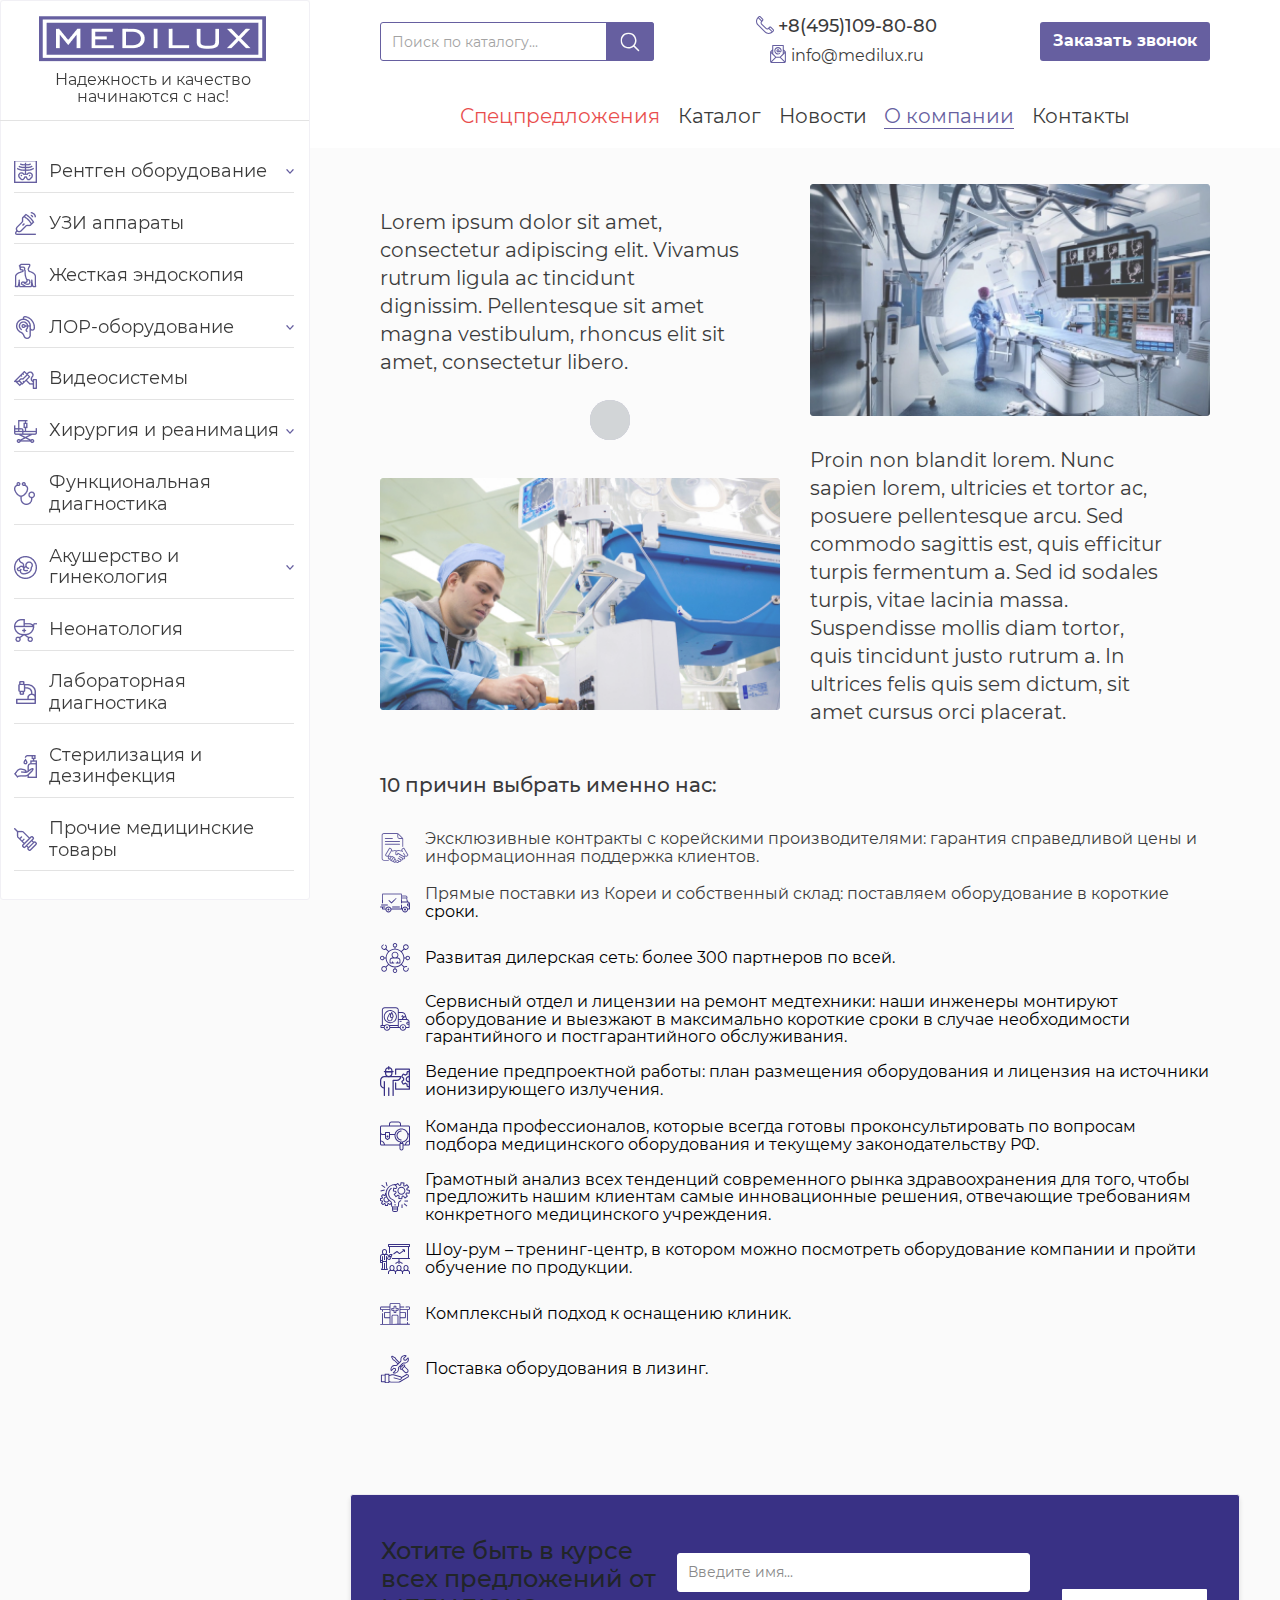
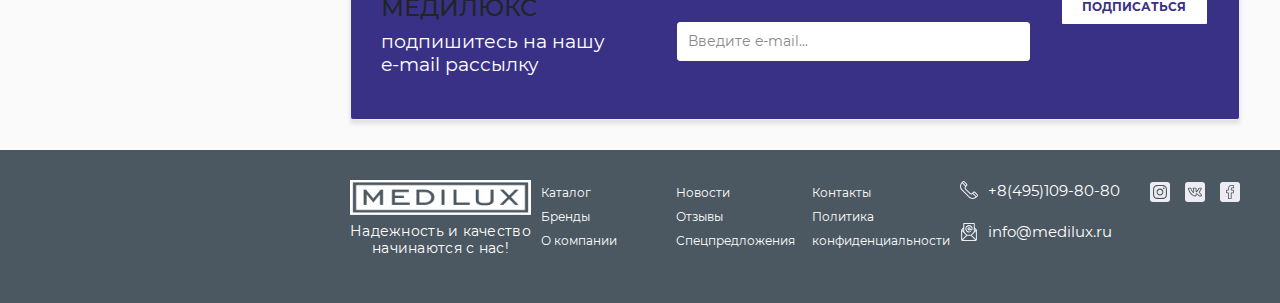
==== about.html @ 5419314c "Add files via upload" ====
<!DOCTYPE html>
<html lang="ru">

<head>
    <meta charset="UTF-8">
    <meta http-equiv="X-UA-Compatible" content="IE=edge">
    <meta name="viewport" content="width=device-width, initial-scale=1.0">
    <script src="https://code.jquery.com/jquery-3.6.0.min.js" integrity="sha256-/xUj+3OJU5yExlq6GSYGSHk7tPXikynS7ogEvDej/m4=" crossorigin="anonymous"></script>

    <script src="js/slick.min.js"></script>
    <script src="js/main.js"></script>
    <link rel="stylesheet" href="style.css">
    <title>Медилюкс</title>
</head>

<body>
    <div class="loaderArea">
        <div class="load">
            <hr>
            <hr>
            <hr>
            <hr>
        </div>
    </div>
    <div class="menu">
        <div class="logo">
            <a href="index.html"><img src="img/logo.png" title='logo'>Надежность и качество <br> начинаются с нас!</a>
        </div>
        <ul id="accordion" class="accordion">

            <li>
                <div class="link"><img class="menu-icon" src="img/icon1.png"> Рентген оборудование <svg class='arrow-menu' width="8" height="5" viewBox="0 0 8 5" fill="none" xmlns="http://www.w3.org/2000/svg">
                        <path d="M1.14286 0L4 3.125L6.85714 0L8 0.625L4 5L0 0.625L1.14286 0Z" fill="#393185"/>
                        </svg>
                </div>
                <ul class="submenu">
                    <li><a href="#" title="Цифровые рентгены">Цифровые рентгены</a></li>
                    <li><a href="#" title="Денситометры">Денситометры</a></li>
                    <li><a href="#" title="Маммографы">Маммографы</a></li>
                </ul>
            </li>
            <li>
                <div class="link"><img class="menu-icon" src="img/icon2.png"> УЗИ аппараты
                </div>

            </li>
            <li>
                <div class="link"><img class="menu-icon" src="img/icon3.png"> Жесткая эндоскопия
                </div>

            </li>

            <li>
                <div class="link"><img class="menu-icon" src="img/icon4.png"> ЛОР-оборудование <svg class='arrow-menu' width="8" height="5" viewBox="0 0 8 5" fill="none" xmlns="http://www.w3.org/2000/svg">
                        <path d="M1.14286 0L4 3.125L6.85714 0L8 0.625L4 5L0 0.625L1.14286 0Z" fill="#393185"/>
                        </svg>
                </div>
                <ul class="submenu">
                    <li><a href="#" title="ЛОР-комбайны">ЛОР-комбайны</a></li>
                    <li><a href="#" title="ЛОР-кресла">ЛОР-кресла</a></li>
                    <li><a href="#" title="Инфузионные помпы">Инфузионные помпы</a></li>
                </ul>
            </li>
            <li>
                <div class="link"><img class="menu-icon" src="img/icon5.png">Видеосистемы
                </div>

            </li>
            <li>
                <div class="link"><img class="menu-icon" src="img/icon6.png"> Хирургия и реанимация <svg class='arrow-menu' width="8" height="5" viewBox="0 0 8 5" fill="none" xmlns="http://www.w3.org/2000/svg">
                        <path d="M1.14286 0L4 3.125L6.85714 0L8 0.625L4 5L0 0.625L1.14286 0Z" fill="#393185"/>
                        </svg>
                </div>
                <ul class="submenu">
                    <li><a href="#" title='ЭХВЧ'>ЭХВЧ</a></li>
                    <li><a href="#" title='Мониторы пациента'>Мониторы пациента</a></li>
                    <li><a href="#" title="ИВЛ">ИВЛ</a></li>
                </ul>
            </li>
            <li>
                <div class="link"><img class="menu-icon" src="img/icon7.png"> Функциональная диагностика
                </div>

            </li>
            <li>
                <div class="link"><img class="menu-icon" src="img/icon8.png"> Акушерство и гинекология <svg class='arrow-menu' width="8" height="5" viewBox="0 0 8 5" fill="none" xmlns="http://www.w3.org/2000/svg">
                        <path d="M1.14286 0L4 3.125L6.85714 0L8 0.625L4 5L0 0.625L1.14286 0Z" fill="#393185"/>
                        </svg>
                </div>
                <ul class="submenu">
                    <li><a href="#" title='Кольпоскопы'>Кольпоскопы</a></li>
                    <li><a href="#" title="Гинекологические кресла">Гинекологические кресла</a></li>
                    <li><a href="#" title="Гинекологические светильники">Гинекологические светильники</a></li>
                    <li><a href="#" title="Фетальные мониторы">Фетальные мониторы</a></li>
                    <li><a href="#" title="Весы и ростомеры">Весы и ростомеры</a></li>
                </ul>
            </li>
            <li>
                <div class="link"><img class="menu-icon" src="img/icon9.png"> Неонатология
                </div>

            </li>
            <li>
                <div class="link"><img class="menu-icon" src="img/icon10.png"> Лабораторная диагностика
                </div>

            </li>
            <li>
                <div class="link"><img class="menu-icon" src="img/icon11.png"> Стерилизация и дезинфекция
                </div>

            </li>
            <li>
                <div class="link"><img class="menu-icon" src="img/icon12.png"> Прочие медицинские товары
                </div>

            </li>
        </ul>
    </div>
    <div class="menu__mobile-bg"></div>
    <section class="main">

        <div class="container">

            <header>
                <div class="header-top">
                    <a href="#" class="mobile__button">
                        <svg xmlns="http://www.w3.org/2000/svg" xmlns:xlink="http://www.w3.org/1999/xlink" height="32px" id="Layer_1" style="enable-background:new 0 0 32 32;" version="1.1" viewBox="0 0 32 32" width="32px" xml:space="preserve"><path d="M4,10h24c1.104,0,2-0.896,2-2s-0.896-2-2-2H4C2.896,6,2,6.896,2,8S2.896,10,4,10z M28,14H4c-1.104,0-2,0.896-2,2  s0.896,2,2,2h24c1.104,0,2-0.896,2-2S29.104,14,28,14z M28,22H4c-1.104,0-2,0.896-2,2s0.896,2,2,2h24c1.104,0,2-0.896,2-2  S29.104,22,28,22z"/></svg>
                    </a>
                    <form action="" method="get" id="search">
                        <input name="s" placeholder="Поиск по каталогу..." type="search">
                        <button type="submit"><svg width="19" height="19" viewBox="0 0 19 19" fill="none" xmlns="http://www.w3.org/2000/svg">
                                <path d="M18.7836 17.739L14.1467 13.1021C15.2993 11.7161 15.9936 9.93633 15.9936 7.99707C15.9936 3.58747 12.4063 0 7.99687 0C3.58737 0 0 3.58747 0 7.99707C0 12.4064 3.58737 15.9936 7.99687 15.9936C9.93604 15.9936 11.7159 15.2993 13.1019 14.1467L17.739 18.7836C17.8832 18.9279 18.0723 19 18.2613 19C18.4503 19 18.6394 18.9279 18.7837 18.7836C19.0722 18.4951 19.0722 18.0275 18.7836 17.739ZM1.47742 7.99707C1.47742 4.40212 4.40202 1.47742 7.99687 1.47742C11.5916 1.47742 14.5161 4.40212 14.5161 7.99707C14.5161 11.5917 11.5916 14.5161 7.99687 14.5161C4.40202 14.5161 1.47742 11.5917 1.47742 7.99707Z" fill="#FAFAFA"/>
                                </svg>
                            </button>
                    </form>
                    <div class="header-top__additional">
                        <div class="tel"><svg width="18" height="18" viewBox="0 0 16 16" fill="none" xmlns="http://www.w3.org/2000/svg">
                            <path d="M15.588 11.801L13.599 9.81201C13.0506 9.26367 12.1583 9.26367 11.61 9.81201L10.7059 10.7161C10.2904 11.1315 9.61444 11.1314 9.19916 10.7163L5.2804 6.79417C4.86399 6.37776 4.86393 5.70379 5.2804 5.28732C5.42602 5.14169 5.84418 4.72354 6.18449 4.38322C6.73046 3.83729 6.73809 2.94775 6.18396 2.39369L4.19546 0.411438C3.64708 -0.136906 2.7548 -0.136906 2.20789 0.410001C1.79864 0.815689 1.66664 0.946564 1.48314 1.12847C-0.494364 3.10594 -0.494364 6.32354 1.48305 8.30095L7.69218 14.5133C9.67431 16.4955 12.8824 16.4956 14.8647 14.5133L15.588 13.79C16.1364 13.2417 16.1364 12.3494 15.588 11.801ZM2.86945 1.07444C3.05224 0.891658 3.34961 0.891626 3.53299 1.07494L5.52149 3.05719C5.70471 3.24041 5.70471 3.53694 5.52149 3.72019L5.18996 4.05169L2.53964 1.40138L2.86945 1.07444ZM8.35531 13.8504L2.14614 7.63798C0.6162 6.10804 0.532107 3.70569 1.88752 2.07528L4.53015 4.71791C3.83577 5.50507 3.86471 6.70454 4.61724 7.45707L8.53587 11.379C8.5359 11.379 8.53597 11.3791 8.536 11.3791C9.28772 12.1309 10.4871 12.1617 11.2753 11.4664L13.9179 14.109C12.2927 15.4621 9.89578 15.3909 8.35531 13.8504ZM14.9251 13.127L14.5935 13.4586L11.9415 10.8065L12.273 10.475C12.4558 10.2922 12.7532 10.2922 12.936 10.475L14.925 12.464C15.1079 12.6469 15.1079 12.9443 14.9251 13.127Z" fill="#393185"/>
                            </svg>
                            <a href="tel:+84951098080">+8(495)109-80-80</a> </div>
                        <div class="mail"> <svg width="18" height="18" viewBox="0 0 40 40" fill="none" xmlns="http://www.w3.org/2000/svg">
                            <path d="M20 4.6875C15.4768 4.6875 11.7969 8.36742 11.7969 12.8906C11.7969 15.6987 13.213 18.2824 15.5849 19.8021C18.007 21.3539 20.9802 21.5188 23.7432 20.2477C24.3311 19.9772 24.5885 19.2812 24.318 18.6933C24.0475 18.1054 23.3516 17.848 22.7636 18.1184C20.7433 19.048 18.5875 18.9423 16.8493 17.8287C15.1532 16.742 14.1406 14.896 14.1406 12.8906C14.1406 9.65977 16.7691 7.03125 20 7.03125C23.2309 7.03125 25.8594 9.65977 25.8594 12.8906C25.8594 13.5368 25.3337 14.0625 24.6875 14.0625C24.097 14.0625 23.5455 13.6147 23.5158 12.9084C23.5157 12.9025 23.5156 12.8966 23.5156 12.8906C23.5156 10.9521 21.9385 9.375 20 9.375C18.0615 9.375 16.4844 10.9521 16.4844 12.8906C16.4844 14.8291 18.0615 16.4062 20 16.4062C20.8997 16.4062 21.7212 16.0662 22.3437 15.5083C22.9661 16.0662 23.7877 16.4062 24.6875 16.4062C26.626 16.4062 28.2031 14.8291 28.2031 12.8906C28.2031 8.36742 24.5232 4.6875 20 4.6875ZM21.1554 13.0786C21.0649 13.6355 20.582 14.0625 20 14.0625C19.3538 14.0625 18.8281 13.5368 18.8281 12.8906C18.8281 12.2445 19.3538 11.7188 20 11.7188C20.6009 11.7188 21.0969 12.1734 21.1637 12.7566C21.1462 12.8631 21.1433 12.9715 21.1554 13.0786Z" fill="#393185"/>
                            <path d="M37.578 15.3888C37.5777 15.0857 37.4557 14.7828 37.2348 14.562L32.8906 10.2177V1.17188C32.8906 0.524687 32.3659 0 31.7188 0H8.28125C7.63406 0 7.10938 0.524687 7.10938 1.17188V10.2177L2.76516 14.562C2.76109 14.566 2.75766 14.5705 2.75367 14.5747C2.53406 14.8009 2.42242 15.0988 2.42195 15.3888C2.42195 15.3895 2.42188 15.3902 2.42188 15.391V36.4844C2.42188 38.4254 4.00125 40 5.9375 40H34.0625C36.003 40 37.5781 38.4213 37.5781 36.4844V15.391C37.5781 15.3902 37.578 15.3895 37.578 15.3888ZM32.8906 13.5323L34.749 15.3906L32.8906 17.249V13.5323ZM9.45312 10.7035C9.45312 10.7033 9.45312 10.703 9.45312 10.7027V2.34375H30.5469V10.7027C30.5469 10.703 30.5469 10.7033 30.5469 10.7035V19.5927L24.2021 25.9375H15.7979L9.45312 19.5927V10.7035ZM7.10938 13.5323V17.249L5.25102 15.3906L7.10938 13.5323ZM4.76562 35.999V18.2198L13.6552 27.1094L4.76562 35.999ZM6.42297 37.6562L15.7979 28.2812H24.2021L33.577 37.6562H6.42297ZM35.2344 35.999L26.3448 27.1094L35.2344 18.2198V35.999Z" fill="#393185"/>
                            </svg>

                            <a href="mailto:info@medilux.ru">info@medilux.ru</a>
                        </div>
                    </div>

                    <button class="btn">Заказать звонок</button>

                    <ul class="header-top__menu">
                        <li class="active"><a href="specialOffer.html" title="Спецпредложения">Спецпредложения</a></li>
                        <li><a href="catalog.html" title="Каталог">Каталог</a></li>
                        <li><a href="news.html" title="Новости">Новости</a></li>
                        <li><a title='О компании' class="active_link">О компании</a></li>
                        <li><a href="contacts.html" title="Контакты">Контакты</a></li>
                    </ul>

                </div>

            </header>
        </div>

    </section>

    <section class="aboutMain">
        <div class="container option">
            <div class="aboutMain__content">
                <div class="aboutMain__title">
                    <p>Lorem ipsum dolor sit amet, consectetur adipiscing elit. Vivamus rutrum ligula ac tincidunt dignissim. Pellentesque sit amet magna vestibulum, rhoncus elit sit amet, consectetur libero. </p>
                    <img src="img/aboutMain1.jpg">
                    <img src="img/aboutMain2.jpg">
                    <p>Proin non blandit lorem. Nunc sapien lorem, ultricies et tortor ac, posuere pellentesque arcu. Sed commodo sagittis est, quis efficitur turpis fermentum a. Sed id sodales turpis, vitae lacinia massa. Suspendisse mollis diam tortor,
                        quis tincidunt justo rutrum a. In ultrices felis quis sem dictum, sit amet cursus orci placerat.</p>
                </div>
                <div class="aboutMain__reason">
                    <h3>10 причин выбрать именно нас:</h3>
                    <ul>
                        <li><svg width="40" height="40" viewBox="0 0 40 40" fill="none" xmlns="http://www.w3.org/2000/svg">
                            <path d="M26.1672 10.7659H7.01178C6.68678 10.7659 6.42334 11.0294 6.42334 11.3544C6.42334 11.6794 6.68678 11.9428 7.01178 11.9428H26.1672C26.4922 11.9428 26.7557 11.6794 26.7557 11.3544C26.7557 11.0294 26.4922 10.7659 26.1672 10.7659Z" fill="#393185"/>
                            <path d="M7.01178 7.86102H16.5894C16.9144 7.86102 17.1779 7.59758 17.1779 7.27258C17.1779 6.94758 16.9144 6.68414 16.5894 6.68414H7.01178C6.68678 6.68414 6.42334 6.94758 6.42334 7.27258C6.42334 7.59766 6.68678 7.86102 7.01178 7.86102V7.86102Z" fill="#393185"/>
                            <path d="M26.1672 14.3825H7.01178C6.68678 14.3825 6.42334 14.6459 6.42334 14.9709C6.42334 15.2959 6.68678 15.5594 7.01178 15.5594H26.1672C26.4922 15.5594 26.7557 15.2959 26.7557 14.9709C26.7556 14.6459 26.4922 14.3825 26.1672 14.3825Z" fill="#393185"/>
                            <path d="M11.3761 35.9116H5.2459C4.23973 35.9116 3.42106 35.093 3.42106 34.0868V3.00164C3.42106 1.99547 4.23973 1.1768 5.2459 1.1768H22.9065C22.9636 1.1768 23.0197 1.18203 23.0753 1.18953V4.85938C23.0753 6.51453 24.4218 7.86102 26.0769 7.86102H29.7467C29.7543 7.91664 29.7594 7.97281 29.7594 8.02984V18.0502C29.7594 18.3752 30.0229 18.6387 30.3479 18.6387C30.6729 18.6387 30.9363 18.3752 30.9363 18.0502V8.02992C30.9363 7.38445 30.6849 6.77758 30.2285 6.32109L24.6152 0.707813C24.1588 0.251406 23.552 0 22.9065 0H5.2459C3.59075 0 2.24426 1.34656 2.24426 3.00164V34.0868C2.24426 35.7419 3.59083 37.0884 5.2459 37.0884H11.3761C11.7011 37.0884 11.9646 36.8249 11.9646 36.4999C11.9646 36.1749 11.7011 35.9116 11.3761 35.9116V35.9116ZM28.9273 6.68422H26.077C25.0708 6.68422 24.2522 5.86555 24.2522 4.85938V2.00906L28.9273 6.68422Z" fill="#393185"/>
                            <path d="M37.5741 28.8069L32.5883 20.3913C32.2249 19.7777 31.4342 19.5749 30.8203 19.9386L29.6075 20.6571C28.6662 21.2147 28.2683 22.3432 28.5915 23.3433C28.1829 23.4914 27.7349 23.489 27.3224 23.3296C26.3649 23.0283 25.637 22.4223 24.4347 22.7264C22.3933 23.2461 22.4553 23.2201 22.2706 23.2834C21.0753 22.6029 20.3568 22.4004 19.0879 22.8912L17.9568 23.3285C17.4331 23.5308 16.8561 23.4829 16.3722 23.1961L16.0635 23.0142C16.2142 22.1117 15.8139 21.1593 14.9664 20.6572C14.9664 20.6572 14.9664 20.6572 14.9663 20.6572L13.7537 19.9387C13.1415 19.5761 12.3484 19.7791 11.9857 20.3913L6.99978 28.807C6.63642 29.4204 6.83861 30.2115 7.45236 30.575L8.66501 31.2934C9.03197 31.5108 9.43525 31.6142 9.83368 31.6142C10.278 31.6142 10.716 31.4854 11.0906 31.2429L11.3433 31.3921L10.8097 32.1353C10.1738 33.0211 10.3759 34.2528 11.2618 34.8887C11.6715 35.1828 12.1862 35.3171 12.7185 35.2335C12.8029 35.7272 13.0734 36.1892 13.5113 36.5037C13.9227 36.799 14.435 36.9335 14.9682 36.8495C15.0529 37.3428 15.3232 37.8044 15.761 38.1187C16.3492 38.541 17.0806 38.5898 17.6901 38.3295C17.8235 38.6759 18.0552 38.9887 18.3786 39.2209C19.223 39.8269 20.3861 39.6689 21.0422 38.8837L22.4602 39.7237C23.3979 40.2794 24.6078 39.9706 25.1638 39.0318C25.306 38.7918 25.3942 38.5302 25.4265 38.2614L25.4297 38.2633C26.366 38.8179 27.5787 38.5074 28.1334 37.5713C28.294 37.3001 28.382 37.006 28.4035 36.7112C29.2288 36.9187 30.1282 36.5721 30.5837 35.8033C30.7331 35.5511 30.8198 35.2787 30.8483 35.0046C31.7328 35.3517 32.7667 35.0162 33.2662 34.1731C33.5349 33.7196 33.6109 33.1886 33.4802 32.6779C33.4054 32.3858 33.2679 32.1205 33.0792 31.8965L33.8607 31.4399C34.5219 31.7113 35.2764 31.6679 35.9088 31.2933L37.1213 30.5749C37.735 30.2116 37.9378 29.4208 37.5741 28.8069V28.8069ZM9.26486 30.281L8.0522 29.5625C7.99829 29.5305 7.9804 29.4607 8.01228 29.4068L12.9982 20.9909C13.0303 20.9368 13.1004 20.9192 13.154 20.9511L14.3666 21.6694C14.9054 21.9887 15.074 22.6798 14.7606 23.2088L10.8042 29.8869C10.4885 30.42 9.79798 30.5967 9.26486 30.281V30.281ZM11.9481 33.9327C11.5907 33.6761 11.509 33.1791 11.7657 32.8216L12.55 31.7291C12.7999 31.3811 13.2977 31.2858 13.6611 31.5467C14.0177 31.8027 14.0995 32.3011 13.8436 32.6577L13.0592 33.7502C12.8032 34.107 12.3045 34.1886 11.9481 33.9327V33.9327ZM14.1977 35.5478C13.841 35.2917 13.7592 34.7932 14.0152 34.4366L14.7995 33.3442C14.7995 33.3442 14.7995 33.3442 14.7995 33.3441C14.7995 33.3441 14.7995 33.344 14.7996 33.344L15.6652 32.1384C15.7892 31.9657 15.9731 31.8515 16.1829 31.8171C16.2265 31.8099 16.2702 31.8064 16.3135 31.8064C16.4787 31.8064 16.6394 31.8578 16.7763 31.956C16.9489 32.08 17.0631 32.2638 17.0975 32.4736C17.132 32.6836 17.0827 32.8943 16.9586 33.067L15.3087 35.3653C15.0523 35.7227 14.5552 35.8045 14.1977 35.5478V35.5478ZM16.4473 37.1627C16.0908 36.9068 16.0089 36.4086 16.2645 36.0521C16.2645 36.0519 16.2647 36.0518 16.2648 36.0516L17.9147 33.7534C18.1706 33.3968 18.6693 33.315 19.0258 33.5709C19.3824 33.8269 19.4642 34.3254 19.2082 34.682L18.4752 35.7032C18.4752 35.7032 18.4752 35.7032 18.4751 35.7033L17.5583 36.9803C17.3023 37.3369 16.804 37.4189 16.4473 37.1627V37.1627ZM19.0649 38.2649C18.7085 38.009 18.6266 37.5111 18.882 37.1544L19.4311 36.3896C19.687 36.0329 20.1857 35.9513 20.5422 36.2072C20.8988 36.4631 20.9806 36.9616 20.7246 37.3183L20.176 38.0824C19.92 38.4391 19.4214 38.521 19.0649 38.2649V38.2649ZM32.2539 33.5733C32.03 33.9512 31.5406 34.0765 31.1627 33.8527C30.5227 33.4736 26.3942 31.0277 25.9541 30.7669C25.6744 30.6013 25.3135 30.6936 25.1479 30.9732C24.9823 31.2528 25.0745 31.6137 25.3542 31.7793L29.2919 34.1122L29.292 34.1123C29.67 34.3362 29.7961 34.8241 29.5713 35.2036C29.3474 35.5817 28.8578 35.7068 28.4799 35.4831C27.0235 34.6203 25.841 33.9197 24.5401 33.149C24.2603 32.9833 23.8995 33.0756 23.7339 33.3552C23.5683 33.6348 23.6606 33.9958 23.9402 34.1614L26.8416 35.8803L26.8422 35.8807C27.2205 36.1053 27.3453 36.5929 27.121 36.9717C26.897 37.3497 26.4076 37.475 26.0295 37.2511L24.4724 36.3286C24.4723 36.3286 24.472 36.3285 24.4719 36.3283C24.4717 36.3283 24.4716 36.3282 24.4714 36.3281L23.3351 35.6548C23.0554 35.4891 22.6945 35.5814 22.5289 35.8611C22.3633 36.1407 22.4556 36.5016 22.7352 36.6672L23.8717 37.3406C23.8719 37.3407 23.872 37.3408 23.8722 37.3409C24.2503 37.5648 24.3763 38.0526 24.1516 38.4322C23.9276 38.8102 23.4381 38.9354 23.0601 38.7115L21.7342 37.9261C22.3026 37.0491 22.0864 35.8672 21.2285 35.2515C20.9766 35.0707 20.696 34.9581 20.4091 34.9097C20.7135 34.0959 20.451 33.1458 19.712 32.6153C19.2745 32.3011 18.7507 32.1925 18.2563 32.27C18.1684 31.7556 17.887 31.305 17.4626 31.0004C16.6643 30.4275 15.5795 30.5375 14.9094 31.2154C14.7732 30.9763 14.5852 30.7618 14.3474 30.5911C13.6841 30.115 12.8228 30.1105 12.1661 30.5115L11.8965 30.3524L15.5973 24.1056L15.7735 24.2095C16.5516 24.6704 17.5011 24.7665 18.3811 24.4262L19.5122 23.989C20.1595 23.7388 20.5164 23.7225 21.1567 24.0246C20.7377 24.4952 20.4891 25.1131 20.4891 25.779V28.388C20.4891 29.081 21.0524 29.6451 21.7449 29.6456H21.7466C22.4411 29.6456 23.0942 29.3752 23.5856 28.8842C23.872 28.5979 24.0834 28.2567 24.2101 27.8842C24.9699 28.3341 31.247 32.0512 31.9747 32.4824C32.1578 32.5908 32.2876 32.764 32.3403 32.9701C32.3931 33.176 32.3624 33.3903 32.2539 33.5733V33.5733ZM36.5217 29.5625L35.309 30.281C34.7759 30.5966 34.0854 30.4198 33.7698 29.887L31.9154 26.7569C31.7497 26.4773 31.3886 26.385 31.1092 26.5505C30.8296 26.7161 30.7373 27.0771 30.9028 27.3567L32.7572 30.4868C32.7921 30.5458 32.83 30.6018 32.8692 30.6564L32.3537 30.9575C32.2495 31.0193 32.1492 31.0872 32.0534 31.1611L24.0594 26.4271C23.6678 26.1953 23.1712 26.4779 23.1712 26.9333C23.165 26.9685 23.232 27.5733 22.7536 28.0515C22.4845 28.3204 22.1269 28.4685 21.7465 28.4685C21.7462 28.4685 21.7459 28.4685 21.7456 28.4685C21.7016 28.4685 21.6658 28.4322 21.6658 28.3877V25.7787C21.6658 25.0972 22.1347 24.5222 22.7688 24.3616L24.7232 23.867C25.4324 23.6878 25.8332 24.0665 26.895 24.4258C27.6321 24.711 28.4336 24.6934 29.145 24.3896L29.5002 24.9891C29.6659 25.2689 30.0268 25.3611 30.3063 25.1955C30.586 25.0299 30.6783 24.669 30.5128 24.3893L29.8132 23.2086C29.4967 22.6744 29.6731 21.986 30.2072 21.6693L31.4199 20.951C31.4728 20.9195 31.5429 20.9356 31.5757 20.9909L36.5615 29.4066C36.5937 29.4609 36.576 29.5304 36.5217 29.5625V29.5625Z" fill="#393185"/>
                            </svg> Эксклюзивные контракты с корейскими производителями: гарантия справедливой цены и информационная поддержка клиентов.</li>
                        <li><svg width="40" height="40" viewBox="0 0 40 40" fill="none" xmlns="http://www.w3.org/2000/svg">
            <path d="M37.1998 18.0752L36.164 13.9319C36.4472 13.8717 36.6597 13.6204 36.6597 13.3194V12.6514C36.6597 11.2009 35.4796 10.0209 34.0292 10.0209H29.3111V8.64295C29.3111 7.9292 28.7305 7.34857 28.0167 7.34857H3.96656C3.25281 7.34857 2.67219 7.9292 2.67219 8.64295V20C2.67219 20.3458 2.95258 20.6263 3.29852 20.6263C3.64438 20.6263 3.92484 20.3459 3.92484 20V8.64295C3.92484 8.6199 3.94352 8.60123 3.96656 8.60123H28.0166C28.0397 8.60123 28.0584 8.6199 28.0584 8.64295V20.0001C28.0584 20.346 28.3388 20.6265 28.6847 20.6265C29.0305 20.6265 29.311 20.3461 29.311 20.0001V19.2901H36.6992C36.6998 19.2901 36.7003 19.2903 36.7009 19.2903C36.7015 19.2903 36.702 19.2902 36.7026 19.2902C37.6117 19.2908 38.3837 19.8876 38.6488 20.7098H36.7013C36.3555 20.7098 36.075 20.9902 36.075 21.3361V22.6722C36.075 23.7544 36.9553 24.6347 38.0374 24.6347H38.7473V27.3904H37.1096C36.5716 25.837 35.095 24.7181 33.361 24.7181C31.627 24.7181 30.1503 25.837 29.6124 27.3904H29.3109V22.6722C29.3109 22.3263 29.0305 22.0458 28.6845 22.0458C28.3387 22.0458 28.0582 22.3262 28.0582 22.6722V27.3902H15.0638C14.5259 25.8369 13.0492 24.7179 11.3152 24.7179C9.58125 24.7179 8.10453 25.8369 7.56664 27.3902H3.96656C3.94352 27.3902 3.92484 27.3715 3.92484 27.3485V25.9706H6.63883C6.98469 25.9706 7.26516 25.6902 7.26516 25.3443C7.26516 24.9983 6.98477 24.7179 6.63883 24.7179H0.626328C0.280469 24.7179 0 24.9983 0 25.3443C0 25.6902 0.280391 25.9706 0.626328 25.9706H2.67227V27.3485C2.67227 28.0622 3.25289 28.6429 3.96664 28.6429H7.34977C7.34961 28.6568 7.34867 28.6706 7.34867 28.6846C7.34867 30.8718 9.12813 32.6511 11.3152 32.6511C13.5023 32.6511 15.2818 30.8718 15.2818 28.6846C15.2818 28.6705 15.2809 28.6568 15.2807 28.6429H29.3955C29.3954 28.6568 29.3945 28.6706 29.3945 28.6846C29.3945 30.8718 31.1739 32.6511 33.361 32.6511C35.5481 32.6511 37.3276 30.8718 37.3276 28.6846C37.3276 28.6705 37.3266 28.6568 37.3265 28.6429H39.3736C39.7195 28.6429 39.9999 28.3625 39.9999 28.0165V21.336C40 19.6866 38.783 18.3162 37.1998 18.0752ZM29.3111 11.2735H34.0292C34.789 11.2735 35.4071 11.8916 35.4071 12.6514V12.6931H29.3111V11.2735ZM29.3111 18.0376V13.9457H34.8763L35.8993 18.0376H29.3111ZM11.3152 31.3987C9.81875 31.3987 8.60125 30.1813 8.60125 28.6847C8.60125 27.1882 9.81875 25.9708 11.3152 25.9708C12.8117 25.9708 14.0292 27.1882 14.0292 28.6847C14.0292 30.1813 12.8117 31.3987 11.3152 31.3987ZM33.3612 31.3987C31.8647 31.3987 30.6472 30.1813 30.6472 28.6847C30.6472 27.1882 31.8647 25.9708 33.3612 25.9708C34.8577 25.9708 36.0752 27.1882 36.0752 28.6847C36.0752 30.1813 34.8577 31.3987 33.3612 31.3987ZM38.7474 23.382H38.0376C37.6462 23.382 37.3277 23.0636 37.3277 22.6722V21.9623H38.7473V23.382H38.7474Z" fill="#393185"/>
            <path d="M11.3149 27.3904C10.6011 27.3904 10.0205 27.971 10.0205 28.6848C10.0205 29.3985 10.6011 29.9791 11.3149 29.9791C12.0286 29.9791 12.6093 29.3985 12.6093 28.6848C12.6093 27.971 12.0286 27.3904 11.3149 27.3904Z" fill="#393185"/>
            <path d="M33.361 27.3904C32.6473 27.3904 32.0667 27.971 32.0667 28.6848C32.0667 29.3985 32.6473 29.9791 33.361 29.9791C34.0748 29.9791 34.6554 29.3985 34.6554 28.6848C34.6554 27.971 34.0748 27.3904 33.361 27.3904Z" fill="#393185"/>
            <path d="M26.0126 24.7182H16.6598C16.3139 24.7182 16.0334 24.9986 16.0334 25.3445C16.0334 25.6905 16.3138 25.9709 16.6598 25.9709H26.0126C26.3584 25.9709 26.6389 25.6905 26.6389 25.3445C26.6389 24.9986 26.3585 24.7182 26.0126 24.7182Z" fill="#393185"/>
            <path d="M9.97935 22.0459H1.96263C1.61677 22.0459 1.3363 22.3263 1.3363 22.6722C1.3363 23.0182 1.61669 23.2986 1.96263 23.2986H9.97935C10.3252 23.2986 10.6057 23.0182 10.6057 22.6722C10.6057 22.3263 10.3252 22.0459 9.97935 22.0459Z" fill="#393185"/>
            <path d="M21.7792 13.5446C21.5346 13.3001 21.138 13.3001 20.8935 13.5447L15.3238 19.1143L12.4263 16.2169C12.1817 15.9723 11.7852 15.9723 11.5406 16.2169C11.296 16.4615 11.296 16.858 11.5406 17.1026L14.8809 20.4429C15.0032 20.5652 15.1635 20.6263 15.3238 20.6263C15.484 20.6263 15.6444 20.5652 15.7666 20.4429L21.7791 14.4304C22.0237 14.1857 22.0237 13.7892 21.7792 13.5446Z" fill="#393185"/>
            </svg> Прямые поставки из Кореи и собственный склад: поставляем оборудование в короткие сроки.</li>
                        <li><svg width="40" height="40" viewBox="0 0 40 40" fill="none" xmlns="http://www.w3.org/2000/svg">
                <path d="M32.4096 20.5859H34.1516C34.4242 21.9348 35.6186 22.9535 37.0466 22.9535C38.6751 22.9535 40 21.6286 40 20C40 18.3714 38.6751 17.0465 37.0465 17.0465C35.6185 17.0465 34.4241 18.0652 34.1516 19.4141H32.4095C32.2702 16.4295 31.0734 13.7166 29.1853 11.6433L32.3231 8.50555C32.9408 8.95531 33.7002 9.22164 34.5211 9.22164C36.5848 9.22164 38.2638 7.54266 38.2638 5.47891C38.2638 3.41516 36.5848 1.73625 34.5211 1.73625C32.4573 1.73625 30.7784 3.41523 30.7784 5.47891C30.7784 6.29977 31.0447 7.05922 31.4945 7.67687L28.3567 10.8146C26.2834 8.92664 23.5705 7.72969 20.5859 7.59047V5.84844C21.9348 5.57586 22.9535 4.38148 22.9535 2.95352C22.9535 1.32492 21.6286 0 20 0C18.3714 0 17.0465 1.32492 17.0465 2.95352C17.0465 4.38148 18.0652 5.57586 19.4141 5.84844V7.59039C16.4295 7.72969 13.7166 8.92656 11.6433 10.8145L8.5057 7.67703C8.95555 7.0593 9.22188 6.29977 9.22188 5.47891C9.22188 4.23266 8.60461 3.07211 7.5707 2.37445C7.30227 2.19352 6.93812 2.26414 6.75727 2.53242C6.57625 2.8007 6.64695 3.16484 6.91516 3.34586C7.62578 3.82531 8.04992 4.62273 8.04992 5.47891C8.04992 6.89656 6.89648 8.05 5.47883 8.05C4.06117 8.05 2.90781 6.89656 2.90781 5.47891C2.90781 4.33406 3.67617 3.31648 4.77633 3.00438C5.08766 2.91602 5.26844 2.59203 5.18008 2.2807C5.09172 1.96938 4.76758 1.78883 4.45648 1.87695C2.85461 2.33148 1.73594 3.81266 1.73594 5.47891C1.73594 7.54281 3.415 9.22188 5.47891 9.22188C6.29984 9.22188 7.05937 8.95555 7.67703 8.5057L10.8146 11.6432C8.92656 13.7166 7.72969 16.4294 7.59039 19.414H5.84844C5.57586 18.0652 4.38148 17.0464 2.95352 17.0464C1.32492 17.0465 0 18.3714 0 20C0 21.6286 1.32492 22.9535 2.95352 22.9535C4.38148 22.9535 5.57586 21.9348 5.84844 20.5859H7.59047C7.72977 23.5705 8.92664 26.2834 10.8147 28.3567L7.67687 31.4945C7.05922 31.0447 6.29977 30.7784 5.47891 30.7784C3.41516 30.7784 1.73625 32.4573 1.73625 34.5211C1.73625 36.5848 3.41516 38.2638 5.47891 38.2638C7.54266 38.2638 9.22156 36.5848 9.22156 34.5211C9.22156 33.7002 8.95531 32.9408 8.50547 32.3231L11.6433 29.1854C13.7166 31.0734 16.4295 32.2703 19.4141 32.4095V34.1515C18.0652 34.4241 17.0465 35.6184 17.0465 37.0464C17.0465 38.6751 18.3714 40 20 40C21.6286 40 22.9535 38.6751 22.9535 37.0465C22.9535 35.6185 21.9348 34.4241 20.5859 34.1516V32.4096C23.5705 32.2703 26.2834 31.0734 28.3567 29.1855L31.4943 32.323C31.0445 32.9407 30.7781 33.7002 30.7781 34.5211C30.7781 36.5849 32.4572 38.2641 34.5211 38.2641C36.585 38.2641 38.2641 36.585 38.2641 34.5211C38.2641 34.1159 38.1995 33.717 38.0723 33.335C37.9698 33.028 37.6379 32.8621 37.3312 32.9644C37.0241 33.0667 36.8582 33.3985 36.9605 33.7055C37.0479 33.9677 37.0923 34.2421 37.0923 34.521C37.0923 35.9387 35.9388 37.0921 34.5212 37.0921C33.1035 37.0921 31.9501 35.9387 31.9501 34.521C31.9501 33.1033 33.1035 31.9499 34.5212 31.9499C34.8456 31.9499 35.162 32.0096 35.4616 32.1273C35.7624 32.2457 36.1028 32.0975 36.2212 31.7963C36.3396 31.4952 36.1914 31.1551 35.8902 31.0366C35.4536 30.8651 34.993 30.778 34.5213 30.778C33.7003 30.778 32.9408 31.0444 32.3231 31.4942L29.1855 28.3567C31.0734 26.2834 32.2703 23.5705 32.4096 20.5859V20.5859ZM37.0465 18.2184C38.0289 18.2184 38.8281 19.0176 38.8281 20C38.8281 20.9824 38.0289 21.7816 37.0465 21.7816C36.0641 21.7816 35.2648 20.9824 35.2648 20C35.2648 19.0176 36.0641 18.2184 37.0465 18.2184ZM34.5211 2.90812C35.9387 2.90812 37.0919 4.06141 37.0919 5.47891C37.0919 6.89648 35.9386 8.04977 34.5211 8.04977C33.1036 8.04977 31.9503 6.89648 31.9503 5.47891C31.9503 4.06133 33.1036 2.90812 34.5211 2.90812V2.90812ZM18.2184 2.95352C18.2184 1.97109 19.0177 1.17188 20 1.17188C20.9823 1.17188 21.7816 1.97109 21.7816 2.95352C21.7816 3.93594 20.9823 4.73516 20 4.73516C19.0177 4.73516 18.2184 3.93586 18.2184 2.95352ZM2.95352 21.7816C1.97109 21.7816 1.17188 20.9824 1.17188 20C1.17188 19.0176 1.97109 18.2184 2.95352 18.2184C3.93594 18.2184 4.73508 19.0176 4.73508 20C4.73508 20.9824 3.93586 21.7816 2.95352 21.7816ZM20 8.74812C26.2043 8.74812 31.2519 13.7957 31.2519 20C31.2519 26.2043 26.2043 31.2519 20 31.2519C13.7957 31.2519 8.74812 26.2044 8.74812 20C8.74812 13.7956 13.7957 8.74812 20 8.74812ZM5.47891 37.0919C4.06133 37.0919 2.90812 35.9386 2.90812 34.5211C2.90812 33.1035 4.06141 31.9502 5.47891 31.9502C6.89641 31.9502 8.04969 33.1035 8.04969 34.5211C8.04969 35.9387 6.89641 37.0919 5.47891 37.0919ZM21.7816 37.0465C21.7816 38.0289 20.9823 38.8281 20 38.8281C19.0177 38.8281 18.2184 38.0289 18.2184 37.0465C18.2184 36.0641 19.0177 35.2648 20 35.2648C20.9823 35.2648 21.7816 36.0641 21.7816 37.0465Z" fill="#393185"/>
                <path d="M13.3708 27.2149H16.6798C16.6816 27.2149 16.6833 27.2151 16.6851 27.2151C16.6869 27.2151 16.6886 27.2149 16.6904 27.2149H18.6325C18.9562 27.2149 19.2185 26.9525 19.2185 26.6289C19.2185 26.3053 18.9562 26.043 18.6325 26.043H17.271V25.0508C17.271 24.7272 17.0088 24.4649 16.6851 24.4649C16.3614 24.4649 16.0992 24.7272 16.0992 25.0508V26.043H13.9568V23.1571C13.9568 21.7394 15.1098 20.586 16.527 20.586H23.4723C24.8896 20.586 26.0425 21.7394 26.0425 23.1571V26.043H23.9001V25.0508C23.9001 24.7272 23.6378 24.4649 23.3142 24.4649C22.9905 24.4649 22.7282 24.7272 22.7282 25.0508V26.043H21.3669C21.0432 26.043 20.781 26.3053 20.781 26.6289C20.781 26.9525 21.0432 27.2149 21.3669 27.2149H23.309C23.3108 27.2149 23.3125 27.2151 23.3143 27.2151C23.3161 27.2151 23.3178 27.2149 23.3196 27.2149H26.6286C26.9523 27.2149 27.2146 26.9525 27.2146 26.6289V23.1571C27.2146 21.0932 25.5359 19.4141 23.4725 19.4141H23.0375C23.9545 18.5842 24.5317 17.3853 24.5317 16.0541C24.5317 13.5552 22.4987 11.5222 19.9998 11.5222C17.5009 11.5222 15.4679 13.5552 15.4679 16.0541C15.4679 17.3853 16.0451 18.5842 16.9621 19.4141H16.5271C14.4637 19.4141 12.785 21.0932 12.785 23.1571V26.6289C12.7849 26.9525 13.0472 27.2149 13.3708 27.2149V27.2149ZM16.6397 16.0541C16.6397 14.2014 18.147 12.6941 19.9997 12.6941C21.8525 12.6941 23.3597 14.2014 23.3597 16.0541C23.3597 17.9068 21.8525 19.4141 19.9997 19.4141C18.147 19.4141 16.6397 17.9068 16.6397 16.0541V16.0541Z" fill="#393185"/>
                </svg> Развитая дилерская сеть: более 300 партнеров по всей. </li>
                        <li><svg width="40" height="40" viewBox="0 0 40 40" fill="none" xmlns="http://www.w3.org/2000/svg">
                    <path d="M36.085 20.0281L34.0812 14.0169C33.7528 13.0286 33.1213 12.169 32.2765 11.5601C31.4316 10.9512 30.4164 10.624 29.375 10.625H25V8.125C24.999 7.13074 24.6036 6.17749 23.9006 5.47445C23.1975 4.7714 22.2443 4.37599 21.25 4.375H6.25C5.25574 4.37599 4.30249 4.7714 3.59945 5.47445C2.8964 6.17749 2.50099 7.13074 2.5 8.125V28.125H1.25C1.08424 28.125 0.925268 28.1908 0.808058 28.3081C0.690848 28.4253 0.625 28.5842 0.625 28.75V31.25C0.625 31.4158 0.690848 31.5747 0.808058 31.6919C0.925268 31.8092 1.08424 31.875 1.25 31.875H5.05C5.19944 32.9155 5.719 33.8673 6.5134 34.5558C7.30781 35.2443 8.32378 35.6232 9.375 35.6232C10.4262 35.6232 11.4422 35.2443 12.2366 34.5558C13.031 33.8673 13.5506 32.9155 13.7 31.875H26.3C26.4494 32.9155 26.969 33.8673 27.7634 34.5558C28.5578 35.2443 29.5738 35.6232 30.625 35.6232C31.6762 35.6232 32.6922 35.2443 33.4866 34.5558C34.281 33.8673 34.8006 32.9155 34.95 31.875H38.75C38.9158 31.875 39.0747 31.8092 39.1919 31.6919C39.3092 31.5747 39.375 31.4158 39.375 31.25V23.75C39.3738 22.8354 39.039 21.9527 38.4332 21.2674C37.8275 20.5822 36.9925 20.1415 36.085 20.0281V20.0281ZM38.125 26.25H36.875C36.7092 26.25 36.5503 26.1842 36.4331 26.0669C36.3158 25.9497 36.25 25.7908 36.25 25.625C36.25 25.4592 36.3158 25.3003 36.4331 25.1831C36.5503 25.0658 36.7092 25 36.875 25H38.125V26.25ZM32.0725 18.7181C32.197 18.6767 32.3053 18.5971 32.382 18.4906C32.4588 18.3841 32.5 18.2562 32.5 18.125V17.5H33.9244L34.7575 20H30.625V19.2006L32.0725 18.7181ZM29.375 11.875C30.154 11.8741 30.9135 12.1188 31.5454 12.5744C32.1774 13.03 32.6496 13.6731 32.895 14.4125L33.5075 16.25H31.875C31.7478 16.2505 31.6238 16.2901 31.5198 16.3635C31.4158 16.4368 31.3369 16.5403 31.2937 16.66L30.5713 15.9375L31.0669 15.4419L30.1831 14.5581L28.3081 16.4331L29.1919 17.3169L29.6875 16.8213L30.7181 17.8519L29.8025 18.1569C29.678 18.1983 29.5697 18.2779 29.493 18.3844C29.4162 18.4909 29.375 18.6188 29.375 18.75V20H25V11.875H29.375ZM13.3219 29.375H23.75V30.625H13.7C13.6378 30.1916 13.5103 29.7702 13.3219 29.375V29.375ZM3.75 8.125C3.75 7.46196 4.01339 6.82607 4.48223 6.35723C4.95107 5.88839 5.58696 5.625 6.25 5.625H21.25C21.913 5.625 22.5489 5.88839 23.0178 6.35723C23.4866 6.82607 23.75 7.46196 23.75 8.125V28.125H12.4306C11.6153 27.324 10.518 26.8751 9.375 26.8751C8.232 26.8751 7.13471 27.324 6.31938 28.125H3.75V8.125ZM1.875 29.375H5.42813C5.23969 29.7702 5.11221 30.1916 5.05 30.625H1.875V29.375ZM9.375 34.375C8.75693 34.375 8.15275 34.1917 7.63884 33.8483C7.12494 33.505 6.7244 33.0169 6.48788 32.4459C6.25135 31.8749 6.18947 31.2465 6.31005 30.6403C6.43062 30.0342 6.72825 29.4773 7.16529 29.0403C7.60233 28.6033 8.15915 28.3056 8.76534 28.185C9.37153 28.0645 9.99987 28.1264 10.5709 28.3629C11.1419 28.5994 11.63 28.9999 11.9733 29.5138C12.3167 30.0277 12.5 30.6319 12.5 31.25C12.499 32.0785 12.1694 32.8728 11.5836 33.4586C10.9978 34.0445 10.2035 34.374 9.375 34.375V34.375ZM30.625 34.375C30.0069 34.375 29.4027 34.1917 28.8888 33.8483C28.3749 33.505 27.9744 33.0169 27.7379 32.4459C27.5014 31.8749 27.4395 31.2465 27.56 30.6403C27.6806 30.0342 27.9783 29.4773 28.4153 29.0403C28.8523 28.6033 29.4092 28.3056 30.0153 28.185C30.6215 28.0645 31.2499 28.1264 31.8209 28.3629C32.3919 28.5994 32.88 28.9999 33.2233 29.5138C33.5667 30.0277 33.75 30.6319 33.75 31.25C33.749 32.0785 33.4194 32.8728 32.8336 33.4586C32.2478 34.0445 31.4535 34.374 30.625 34.375ZM34.95 30.625C34.8006 29.5845 34.281 28.6327 33.4866 27.9442C32.6922 27.2558 31.6762 26.8768 30.625 26.8768C29.5738 26.8768 28.5578 27.2558 27.7634 27.9442C26.969 28.6327 26.4494 29.5845 26.3 30.625H25V21.25H35.625C36.288 21.25 36.9239 21.5134 37.3928 21.9822C37.8616 22.4511 38.125 23.087 38.125 23.75H36.875C36.3777 23.75 35.9008 23.9475 35.5492 24.2992C35.1975 24.6508 35 25.1277 35 25.625C35 26.1223 35.1975 26.5992 35.5492 26.9508C35.9008 27.3025 36.3777 27.5 36.875 27.5H38.125V30.625H34.95Z" fill="#393185"/>
                    <path d="M28.75 22.5H26.25V23.75H28.75V22.5Z" fill="#393185"/>
                    <path d="M30.625 32.5C31.3154 32.5 31.875 31.9404 31.875 31.25C31.875 30.5596 31.3154 30 30.625 30C29.9346 30 29.375 30.5596 29.375 31.25C29.375 31.9404 29.9346 32.5 30.625 32.5Z" fill="#393185"/>
                    <path d="M9.375 32.5C10.0654 32.5 10.625 31.9404 10.625 31.25C10.625 30.5596 10.0654 30 9.375 30C8.68464 30 8.125 30.5596 8.125 31.25C8.125 31.9404 8.68464 32.5 9.375 32.5Z" fill="#393185"/>
                    <path d="M13.75 25.6249C15.4806 25.6249 17.1723 25.1118 18.6112 24.1503C20.0502 23.1888 21.1717 21.8223 21.8339 20.2234C22.4962 18.6246 22.6695 16.8652 22.3319 15.1679C21.9942 13.4706 21.1609 11.9115 19.9372 10.6878C18.7135 9.46405 17.1544 8.63069 15.457 8.29307C13.7597 7.95545 12.0004 8.12873 10.4015 8.791C8.80267 9.45326 7.4361 10.5748 6.47464 12.0137C5.51318 13.4526 5 15.1444 5 16.8749C5.00248 19.1948 5.92515 21.419 7.56556 23.0594C9.20596 24.6998 11.4301 25.6224 13.75 25.6249ZM13.75 9.37494C15.2334 9.37494 16.6834 9.81481 17.9168 10.6389C19.1501 11.463 20.1114 12.6344 20.6791 14.0048C21.2468 15.3753 21.3953 16.8833 21.1059 18.3381C20.8165 19.793 20.1022 21.1293 19.0533 22.1782C18.0044 23.2271 16.668 23.9414 15.2132 24.2308C13.7583 24.5202 12.2503 24.3717 10.8799 23.804C9.50943 23.2364 8.33809 22.2751 7.51398 21.0417C6.68987 19.8083 6.25 18.3583 6.25 16.8749C6.25215 14.8865 7.04302 12.9801 8.44907 11.574C9.85513 10.168 11.7615 9.37709 13.75 9.37494V9.37494Z" fill="#393185"/>
                    <path d="M13.125 23.1251C14.1193 23.1241 15.0725 22.7287 15.7756 22.0256C16.4786 21.3226 16.874 20.3693 16.875 19.3751C16.8655 19.0719 16.8174 18.7711 16.7319 18.4801C17.1487 18.275 17.5 17.9575 17.7461 17.5635C17.9923 17.1695 18.1235 16.7146 18.125 16.2501C18.125 15.1307 16.5131 11.6663 16.1875 10.9825C16.1369 10.8755 16.0569 10.7851 15.9569 10.7217C15.8569 10.6584 15.7409 10.6248 15.6225 10.6248C15.5041 10.6248 15.3881 10.6584 15.2881 10.7217C15.1881 10.7851 15.1081 10.8755 15.0575 10.9825C14.9181 11.2782 14.5369 12.0944 14.15 13.0157C13.8637 12.5157 13.6694 12.1969 13.6569 12.1757C13.6012 12.0838 13.5227 12.0079 13.4291 11.9552C13.3355 11.9025 13.2299 11.8748 13.1225 11.8748C13.0151 11.8748 12.9095 11.9025 12.8159 11.9552C12.7223 12.0079 12.6438 12.0838 12.5881 12.1757C12.2619 12.7182 9.375 17.5276 9.375 19.3751C9.37599 20.3693 9.7714 21.3226 10.4744 22.0256C11.1775 22.7287 12.1307 23.1241 13.125 23.1251ZM15.625 12.7588C16.1735 13.8711 16.5929 15.0424 16.875 16.2501C16.875 16.5816 16.7433 16.8995 16.5089 17.1339C16.2745 17.3684 15.9565 17.5001 15.625 17.5001C15.2935 17.5001 14.9755 17.3684 14.7411 17.1339C14.5067 16.8995 14.375 16.5816 14.375 16.2501C14.6571 15.0424 15.0765 13.8711 15.625 12.7588V12.7588ZM13.125 13.7338C13.2562 13.9632 13.4075 14.2338 13.5625 14.5182C13.3356 15.0719 13.1883 15.655 13.125 16.2501C13.1274 16.8915 13.3762 17.5075 13.82 17.9706C14.2638 18.4337 14.8686 18.7085 15.5094 18.7382C15.6023 19.0806 15.6209 19.4389 15.5639 19.789C15.5068 20.1392 15.3755 20.4731 15.1787 20.7682C14.9819 21.0634 14.7242 21.3131 14.4229 21.5004C14.1217 21.6877 13.7838 21.8083 13.432 21.8542C13.0802 21.9001 12.7226 21.8701 12.3834 21.7663C12.0441 21.6625 11.731 21.4873 11.4651 21.2525C11.1992 21.0176 10.9867 20.7286 10.8418 20.4047C10.6969 20.0809 10.6229 19.7298 10.625 19.3751C10.625 18.4069 11.9938 15.7038 13.125 13.7338Z" fill="#393185"/>
                    </svg> Сервисный отдел и лицензии на ремонт медтехники: наши инженеры монтируют оборудование и выезжают в максимально короткие сроки в случае необходимости гарантийного и постгарантийного обслуживания.</li>
                        <li><svg width="40" height="40" viewBox="0 0 40 40" fill="none" xmlns="http://www.w3.org/2000/svg">
            <g clip-path="url(#clip0)">
            <path d="M11.666 15C8.90935 15 6.66602 12.7566 6.66602 9.99996V7.49996C6.66602 7.03996 7.03935 6.66663 7.49935 6.66663H15.8327C16.2927 6.66663 16.666 7.03996 16.666 7.49996V9.99996C16.666 12.7566 14.4227 15 11.666 15ZM8.33268 8.33329V9.99996C8.33268 11.8383 9.82768 13.3333 11.666 13.3333C13.5043 13.3333 14.9993 11.8383 14.9993 9.99996V8.33329H8.33268Z" fill="#393185"/>
            <path d="M17.5 8.33329H5.83333C5.37333 8.33329 5 7.95996 5 7.49996C5 7.03996 5.37333 6.66663 5.83333 6.66663H17.5C17.96 6.66663 18.3333 7.03996 18.3333 7.49996C18.3333 7.95996 17.96 8.33329 17.5 8.33329Z" fill="#393185"/>
            <path d="M15.8327 8.33329H7.49935C7.03935 8.33329 6.66602 7.95996 6.66602 7.49996V5.83329C6.66602 3.53663 8.53435 1.66663 10.8327 1.66663H12.4993C14.7977 1.66663 16.666 3.53663 16.666 5.83329V7.49996C16.666 7.95996 16.2927 8.33329 15.8327 8.33329ZM8.33268 6.66663H14.9993V5.83329C14.9993 4.45496 13.8777 3.33329 12.4993 3.33329H10.8327C9.45435 3.33329 8.33268 4.45496 8.33268 5.83329V6.66663Z" fill="#393185"/>
            <path d="M11.6673 5C11.2073 5 10.834 4.62667 10.834 4.16667V0.833333C10.834 0.373333 11.2073 0 11.6673 0C12.1273 0 12.5007 0.373333 12.5007 0.833333V4.16667C12.5007 4.62667 12.1273 5 11.6673 5Z" fill="#393185"/>
            <path d="M17.5 40C17.04 40 16.6667 39.6267 16.6667 39.1667V19.1667C16.6667 18.7067 17.04 18.3334 17.5 18.3334H22.5C24.5117 18.3334 26.1967 16.9 26.5833 15H5.83333C3.535 15 1.66667 16.87 1.66667 19.1667V24.1667C1.66667 26.4634 3.535 28.3334 5.83333 28.3334C6.29333 28.3334 6.66667 28.7067 6.66667 29.1667C6.66667 29.6267 6.29333 30 5.83333 30C2.61667 30 0 27.3834 0 24.1667V19.1667C0 15.95 2.61667 13.3334 5.83333 13.3334H27.5C27.96 13.3334 28.3333 13.7067 28.3333 14.1667C28.3333 17.3834 25.7167 20 22.5 20H18.3333V39.1667C18.3333 39.6267 17.96 40 17.5 40Z" fill="#393185"/>
            <path d="M5.83333 40C5.37333 40 5 39.6267 5 39.1667V20.8333C5 20.3733 5.37333 20 5.83333 20C6.29333 20 6.66667 20.3733 6.66667 20.8333V39.1667C6.66667 39.6267 6.29333 40 5.83333 40Z" fill="#393185"/>
            <path d="M11.6673 40C11.2073 40 10.834 39.6267 10.834 39.1667V29.1667C10.834 28.7067 11.2073 28.3334 11.6673 28.3334C12.1273 28.3334 12.5007 28.7067 12.5007 29.1667V39.1667C12.5007 39.6267 12.1273 40 11.6673 40Z" fill="#393185"/>
            <path d="M39.1667 31.6667H20.8333C20.3733 31.6667 20 31.2934 20 30.8334V22.5C20 22.04 20.3733 21.6667 20.8333 21.6667C21.2933 21.6667 21.6667 22.04 21.6667 22.5V30H38.3333V5.00004H21.6667V10.8334C21.6667 11.2934 21.2933 11.6667 20.8333 11.6667C20.3733 11.6667 20 11.2934 20 10.8334V4.16671C20 3.70671 20.3733 3.33337 20.8333 3.33337H39.1667C39.6267 3.33337 40 3.70671 40 4.16671V30.8334C40 31.2934 39.6267 31.6667 39.1667 31.6667Z" fill="#393185"/>
            <path d="M38.3327 21.6667C36.0343 21.6667 34.166 19.7967 34.166 17.5C34.166 15.2034 36.0343 13.3334 38.3327 13.3334C38.6843 13.3334 39.0343 13.3767 39.3743 13.465C39.821 13.5784 40.0893 14.0334 39.9743 14.4784C39.8627 14.925 39.4143 15.1967 38.961 15.0784C37.4177 14.6884 35.8327 15.91 35.8327 17.5C35.8327 18.8784 36.9543 20 38.3327 20C38.546 20 38.756 19.9734 38.9577 19.9217C39.4093 19.8067 39.8577 20.0767 39.9727 20.52C40.086 20.9667 39.8193 21.42 39.3743 21.535C39.036 21.6234 38.686 21.6667 38.3327 21.6667Z" fill="#393185"/>
            <path d="M39.1685 28.3333H37.0435C36.1935 28.3333 35.4902 27.6866 35.4085 26.8283L35.2035 24.7066C34.7185 24.485 34.2569 24.2083 33.8219 23.8816L31.9535 24.75C31.1685 25.11 30.2652 24.8133 29.8419 24.0583L28.5502 21.7566C28.1369 21.02 28.3335 20.0866 29.0085 19.585L30.6752 18.3516C30.6435 18.0916 30.6202 17.8016 30.6202 17.4983C30.6202 17.195 30.6452 16.905 30.6752 16.645L29.0085 15.4116C28.3335 14.91 28.1369 13.9783 28.5519 13.24L29.8402 10.9383C30.2652 10.1833 31.1719 9.88496 31.9519 10.2466L33.8219 11.115C34.2569 10.7883 34.7185 10.5116 35.2035 10.29L35.4085 8.16663C35.4902 7.31329 36.1935 6.66663 37.0435 6.66663H39.1668C39.6268 6.66663 40.0002 7.03996 40.0002 7.49996C40.0002 7.95996 39.6268 8.33329 39.1668 8.33329H37.0435L36.8135 10.95C36.7819 11.2666 36.5735 11.5383 36.2769 11.65C35.6319 11.8916 35.0285 12.2533 34.4852 12.7233C34.2385 12.935 33.8852 12.9866 33.5885 12.8483L31.2502 11.7616L30.0052 14.0583L32.0702 15.605C32.3219 15.7916 32.4485 16.105 32.3952 16.415C32.3335 16.7683 32.2869 17.1266 32.2869 17.4983C32.2869 17.87 32.3335 18.2283 32.3952 18.5816C32.4469 18.8916 32.3219 19.205 32.0702 19.3916L30.0002 20.925L31.2935 23.2433L33.5869 22.1516C33.8852 22.0133 34.2369 22.0633 34.4835 22.2766C35.0269 22.7466 35.6302 23.1083 36.2752 23.35C36.5735 23.4616 36.7819 23.7333 36.8119 24.05L37.0652 26.6683L39.1685 26.6666C39.6285 26.6666 40.0018 27.04 40.0018 27.5C40.0018 27.96 39.6285 28.3333 39.1685 28.3333V28.3333Z" fill="#393185"/>
            </g>
            <defs>
            <clipPath id="clip0">
            <rect width="40" height="40" fill="white"/>
            </clipPath>
            </defs>
            </svg> Ведение предпроектной работы: план размещения оборудования и лицензия на источники ионизирующего излучения.</li>
                        <li><svg width="40" height="40" viewBox="0 0 40 40" fill="none" xmlns="http://www.w3.org/2000/svg">
                <path d="M38 6.00002H28V4.00002C27.9977 2.15985 26.5068 0.668966 24.6667 0.666687H15.3333C13.4932 0.668966 12.0023 2.15985 12 4.00002V6.00002H2C0.895508 6.00002 0 6.89553 0 8.00002V30.6667C0 31.7712 0.895508 32.6667 2 32.6667H26V36.6667C26 38.1393 27.194 39.3334 28.6667 39.3334C30.1393 39.3334 31.3333 38.1393 31.3333 36.6667V32.6667H38C39.1045 32.6667 40 31.7712 40 30.6667V8.00002C40 6.89553 39.1045 6.00002 38 6.00002ZM13.3333 4.00002C13.3333 2.89553 14.2288 2.00002 15.3333 2.00002H24.6667C25.7712 2.00002 26.6667 2.89553 26.6667 4.00002V6.00002H13.3333V4.00002ZM2 31.3334C1.63184 31.3334 1.33333 31.0349 1.33333 30.6667V27.3867C3.37728 27.6839 4.98275 29.2894 5.27995 31.3334H2ZM26.6667 29.3334C26.2985 29.3334 26 29.6319 26 30V31.3334H6.62728C6.3125 28.5505 4.11621 26.3542 1.33333 26.0394V17.9212C1.96484 18.4046 2.73796 18.6664 3.5332 18.6667H6.66667V22.6667C6.66667 22.8766 6.76563 23.0742 6.93327 23.1999L9.59994 25.1999C9.83691 25.378 10.1631 25.378 10.4001 25.1999L13.0667 23.1999C13.2344 23.0742 13.3333 22.8766 13.3333 22.6667V18.6667H19.3672C19.3512 18.888 19.3333 19.1081 19.3333 19.3334C19.3398 23.7142 22.3887 27.5023 26.6667 28.4453V29.3334ZM8 22.3334V16H12V22.3334L10 23.8334L8 22.3334ZM30 36.6667C30 37.403 29.403 38 28.6667 38C27.9303 38 27.3333 37.403 27.3333 36.6667V30.6667H30V36.6667ZM28 29.3334V28.6328C28.2214 28.6488 28.4414 28.6667 28.6667 28.6667C28.8919 28.6667 29.112 28.6488 29.3333 28.6328V29.3334H28ZM28.6667 27.3334C24.2484 27.3334 20.6667 23.7516 20.6667 19.3334C20.6667 14.9151 24.2484 11.3334 28.6667 11.3334C33.085 11.3334 36.6667 14.9151 36.6667 19.3334C36.6618 23.7497 33.083 27.3285 28.6667 27.3334ZM38.6667 30.6667C38.6667 31.0349 38.3682 31.3334 38 31.3334H34.7201C35.0173 29.2894 36.6227 27.6839 38.6667 27.3867V30.6667ZM38.6667 26.0394C35.8838 26.3542 33.6875 28.5505 33.3727 31.3334H31.3333V30C31.3333 29.6319 31.0348 29.3334 30.6667 29.3334V28.4453C34.9447 27.5023 37.9935 23.7142 38 19.3334C38 19.0072 37.9824 18.6817 37.9479 18.3574C38.2038 18.2429 38.445 18.0987 38.6667 17.9274V26.0394ZM38.6667 15.3334C38.6533 16.0189 38.2835 16.6481 37.6908 16.9925C36.6097 12.8155 32.8037 9.9258 28.4896 10.0069C24.1755 10.0879 20.4808 13.1185 19.5573 17.3334H13.3333V15.3334C13.3333 14.9652 13.0348 14.6667 12.6667 14.6667H7.33333C6.96517 14.6667 6.66667 14.9652 6.66667 15.3334V17.3334H3.5332C2.37467 17.3854 1.3916 16.4919 1.33333 15.3334V8.00002C1.33333 7.63186 1.63184 7.33335 2 7.33335H38C38.3682 7.33335 38.6667 7.63186 38.6667 8.00002V15.3334Z" fill="#393185"/>
                <path d="M11.3333 20.6666C11.3333 21.403 10.7363 22 9.99996 22C9.26363 22 8.66663 21.403 8.66663 20.6666C8.66663 19.9303 9.26363 19.3333 9.99996 19.3333C10.7363 19.3333 11.3333 19.9303 11.3333 20.6666Z" fill="#393185"/>
                <path d="M22 19.3334C22.0039 23.0137 24.9863 25.9961 28.6667 26V24.6667C25.721 24.6667 23.3333 22.279 23.3333 19.3334C23.3333 16.3877 25.721 14 28.6667 14V12.6667C24.9863 12.6706 22.0039 15.653 22 19.3334Z" fill="#393185"/>
                </svg> Команда профессионалов, которые всегда готовы проконсультировать по вопросам подбора медицинского оборудования и текущему законодательству РФ.</li>
                        <li><svg width="40" height="40" viewBox="0 0 40 40" fill="none" xmlns="http://www.w3.org/2000/svg">
            <g clip-path="url(#clip0)">
            <path d="M39.4305 10.5036C39.4304 10.5036 39.4304 10.5036 39.4304 10.5036L39.429 10.5023L36.8472 10.1339C36.4843 10.0822 36.232 9.74612 36.2837 9.38323C36.3085 9.20884 36.4016 9.05154 36.5425 8.94584L38.6293 7.38079C38.9225 7.16084 38.9819 6.74486 38.762 6.45158L36.3726 3.26571C36.1527 2.97243 35.7367 2.91303 35.4434 3.13297L33.3573 4.69802C33.0653 4.91962 32.649 4.86254 32.4274 4.57051C32.3198 4.42872 32.2736 4.2496 32.2993 4.07346L32.6684 1.49159C32.7204 1.1287 32.4684 0.792438 32.1056 0.740336C32.1054 0.740336 32.1051 0.740253 32.1049 0.740253L28.165 0.177418C27.8022 0.125315 27.4658 0.377198 27.4137 0.740087C27.4137 0.74017 27.4137 0.74017 27.4137 0.740253L27.0447 3.32213C26.993 3.68502 26.6569 3.93732 26.294 3.88563C26.1196 3.86082 25.9623 3.76765 25.8566 3.62678L24.2922 1.54004C24.0723 1.24676 23.6563 1.18735 23.363 1.40729L21.3685 2.90398C20.4662 2.80808 19.5562 2.80808 18.6539 2.90398C12.7446 3.5794 8.11059 8.29199 7.53457 14.2118C7.51665 14.3996 7.51001 14.5861 7.50072 14.7727H7.3016C6.98666 14.7732 6.71545 14.9951 6.65248 15.3036L6.19385 17.4846L4.35667 16.2176C4.09301 16.0356 3.73692 16.0681 3.51042 16.2946L1.51926 18.2857C1.2931 18.5121 1.26074 18.8677 1.44227 19.1313L2.70334 20.9652L0.521687 21.4238C0.216541 21.4907 -0.000662204 21.7612 1.51696e-06 22.0736V24.7285C-0.000164413 25.0424 0.219776 25.3135 0.526996 25.3783L2.70865 25.8369L1.44758 27.6708C1.26605 27.9343 1.29841 28.2899 1.52457 28.5163L3.51573 30.5075C3.74223 30.734 4.09832 30.7664 4.36198 30.5845L6.19584 29.3201L6.65447 31.5017C6.71744 31.8103 6.98866 32.0321 7.30359 32.0327H9.95848C10.2724 32.0329 10.5435 31.813 10.6083 31.5057L11.0669 29.3241L12.9008 30.5852C13.1643 30.7667 13.5199 30.7343 13.7463 30.5082L14.7771 29.4741V31.3657C14.7801 32.3099 15.2859 33.181 16.1045 33.6515V37.3392C16.1045 38.8054 17.2932 39.9941 18.7594 39.9941H21.4143C22.8806 39.9941 24.0692 38.8054 24.0692 37.3392V33.6515C24.8878 33.181 25.3937 32.3099 25.3966 31.3657V28.7387C25.4146 27.6333 25.9929 26.6129 26.9318 26.0294C27.4826 25.672 28.005 25.2726 28.4942 24.8347L27.6088 23.8457C27.1712 24.238 26.7036 24.5955 26.2104 24.915C24.8925 25.7421 24.0857 27.1827 24.0692 28.7387V31.3657C24.0692 32.0988 23.4749 32.6931 22.7418 32.6931H17.432C16.6988 32.6931 16.1045 32.0988 16.1045 31.3657V28.6836C16.0892 27.1571 15.2951 25.7443 13.9992 24.9375C8.73864 21.632 7.15367 14.6879 10.4592 9.42737C12.5101 6.16344 16.0894 4.17684 19.9442 4.16306C19.9343 4.18671 19.9256 4.21085 19.9183 4.23541C19.8936 4.40964 19.9393 4.5866 20.0451 4.72723L21.6094 6.8133C21.7744 7.02677 21.7902 7.31997 21.6493 7.55003C21.5135 7.78151 21.2511 7.90778 20.9855 7.86928L18.4037 7.50026C18.0408 7.44824 17.7045 7.7002 17.6524 8.06301C17.6524 8.06326 17.6523 8.06351 17.6523 8.06375L17.0888 12.0056C17.0368 12.3684 17.2888 12.7047 17.6516 12.7568C17.6518 12.7568 17.6521 12.7569 17.6523 12.7569L20.2342 13.126C20.5971 13.1776 20.8494 13.5137 20.7977 13.8766C20.7729 14.051 20.6797 14.2083 20.5389 14.314L18.4528 15.8784C18.1595 16.0984 18.1001 16.5143 18.32 16.8076L20.7094 19.9935C20.9294 20.2868 21.3454 20.3462 21.6386 20.1262L23.7254 18.5618C24.0189 18.3423 24.4349 18.4023 24.6544 18.6959C24.7595 18.8364 24.8047 19.0128 24.78 19.1864L24.4117 21.7683C24.3596 22.1311 24.6115 22.4675 24.9743 22.5196C24.9744 22.5196 24.9744 22.5196 24.9745 22.5196L28.917 23.0831C28.948 23.0871 28.9793 23.0891 29.0106 23.0891C29.3411 23.0895 29.6214 22.8467 29.6683 22.5196L30.0367 19.9377C30.0884 19.5748 30.4245 19.3225 30.7874 19.3742C30.9618 19.399 31.1191 19.4922 31.2248 19.6331L32.7898 21.7192C33.0098 22.0124 33.4258 22.0718 33.719 21.8519L36.9049 19.4625C37.1982 19.2426 37.2576 18.8266 37.0376 18.5333L35.4733 16.4472C35.3091 16.2334 35.2932 15.9407 35.4334 15.7105C35.5663 15.4759 35.8311 15.3488 36.0972 15.3919L38.679 15.7603C39.0418 15.8124 39.3783 15.5604 39.4304 15.1976C39.4304 15.1975 39.4304 15.1975 39.4304 15.1974L39.9932 11.2549C40.0453 10.892 39.7934 10.5557 39.4305 10.5036ZM17.432 34.0206H22.7418V35.348H17.432V34.0206V34.0206ZM17.432 36.6755H22.7418V37.3392C22.7418 38.0723 22.1475 38.6666 21.4143 38.6666H18.7594C18.0263 38.6666 17.432 38.0723 17.432 37.3392V36.6755V36.6755ZM12.1481 25.2296C12.5105 25.5259 12.8891 25.8019 13.2824 26.0559C13.9095 26.4522 14.3816 27.0518 14.6198 27.7544L13.1961 29.1754L11.8176 28.225C11.2139 27.809 10.3873 27.9611 9.97125 28.5648C9.87153 28.7096 9.80151 28.8727 9.76533 29.0447L9.41754 30.702H7.83988L7.49209 29.0473C7.34109 28.3299 6.63713 27.8707 5.91973 28.0217C5.74775 28.0579 5.58464 28.1279 5.43986 28.2276L4.06065 29.1754L2.85135 27.9688L3.80113 26.5909C4.21754 25.9875 4.06588 25.1608 3.46247 24.7444C3.31761 24.6444 3.15434 24.5742 2.9821 24.538L1.32744 24.1895V22.6125L2.9821 22.2641C3.69925 22.112 4.15739 21.4074 4.00531 20.6901C3.96922 20.52 3.90011 20.3586 3.8018 20.2152L2.85135 18.8333L4.06065 17.6267L5.44053 18.5771C6.04443 18.9927 6.87101 18.84 7.28658 18.2361C7.38614 18.0915 7.456 17.9286 7.49209 17.7567L7.60824 17.2045C7.7146 17.9693 7.89074 18.7226 8.13457 19.4552C5.95068 19.7155 4.39135 21.6971 4.65169 23.881C4.91204 26.0649 6.89358 27.6242 9.07747 27.3639C10.3921 27.2071 11.5429 26.4072 12.1481 25.2296ZM11.1173 24.2944C10.6217 25.672 9.10319 26.387 7.72555 25.8915C6.34792 25.3958 5.63292 23.8773 6.12847 22.4997C6.50762 21.4458 7.50827 20.7438 8.6283 20.7461C8.63692 20.7461 8.64489 20.7461 8.65352 20.7461C9.26389 22.0622 10.0974 23.2626 11.1173 24.2944ZM38.2065 14.3505L36.2817 14.0757C35.193 13.9203 34.1845 14.6768 34.029 15.7654C33.9543 16.2882 34.0904 16.8192 34.4073 17.2417L35.5735 18.7968L33.4496 20.3897L32.2827 18.8353C31.623 17.9554 30.375 17.777 29.4952 18.4367C29.0727 18.7535 28.7934 19.2251 28.7186 19.7479L28.4498 21.6754L25.8221 21.2997L26.0969 19.3749C26.2528 18.2863 25.4966 17.2775 24.408 17.1216C23.8849 17.0467 23.3536 17.1828 22.9309 17.4999L21.3758 18.666L19.7829 16.5421L21.3373 15.3753C22.2172 14.7156 22.3956 13.4675 21.7359 12.5878C21.4191 12.1653 20.9475 11.886 20.4247 11.8111L18.4999 11.5363L18.8756 8.90867L20.8004 9.18345C21.889 9.33934 22.8978 8.5832 23.0536 7.49461C23.1285 6.97152 22.9925 6.44021 22.6754 6.0175L21.5052 4.46108L23.6291 2.86814L24.796 4.42324C25.4557 5.30309 26.7038 5.48155 27.5835 4.82181C28.006 4.50505 28.2853 4.03339 28.3602 3.51063L28.6349 1.58583L31.2626 1.96084L30.9878 3.88563C30.8323 4.9743 31.5888 5.98282 32.6775 6.1383C33.2003 6.21297 33.7313 6.07691 34.1538 5.75998L35.7089 4.59382L37.3018 6.71773L35.7467 7.88455C34.8669 8.54429 34.6884 9.79233 35.3481 10.6721C35.6649 11.0946 36.1366 11.3739 36.6593 11.4487L38.5841 11.7235L38.2065 14.3505Z" fill="#393185"/>
            <path d="M28.54 6.31952C25.6075 6.31952 23.2302 8.6968 23.2302 11.6293C23.2302 14.5618 25.6075 16.9391 28.54 16.9391C31.4725 16.9391 33.8498 14.5618 33.8498 11.6293C33.8464 8.69813 31.4712 6.32275 28.54 6.31952ZM28.54 15.6116C26.3406 15.6116 24.5577 13.8287 24.5577 11.6293C24.5577 9.42988 26.3406 7.64696 28.54 7.64696C30.7394 7.64696 32.5223 9.42988 32.5223 11.6293C32.5197 13.8276 30.7383 15.609 28.54 15.6116Z" fill="#393185"/>
            <path d="M20.7512 29.3746H19.4237V31.3657H20.7512V29.3746Z" fill="#393185"/>
            <path d="M17.1833 22.8561C13.0861 21.2556 11.0621 16.6366 12.6628 12.5394C13.283 10.9517 14.3962 9.60496 15.8386 8.69699L15.1291 7.57397C10.787 10.3094 9.48453 16.0469 12.22 20.3889C13.2794 22.0706 14.8501 23.3682 16.7014 24.0913C18.3402 24.7192 19.4223 26.2922 19.4227 28.0471H20.7501C20.7522 25.7447 19.3333 23.6797 17.1833 22.8561Z" fill="#393185"/>
            <path d="M37.3443 24.7285H32.6982V26.056H37.3443V24.7285Z" fill="#393185"/>
            <path d="M32.4592 28.2005L31.6095 29.2204L35.5921 32.5385L36.4418 31.5186L32.4592 28.2005Z" fill="#393185"/>
            <path d="M30.0433 30.0383H28.7158V34.6844H30.0433V30.0383Z" fill="#393185"/>
            <path d="M5.98628 10.1462L0.67688 11.4734L0.998624 12.7605L6.30803 11.4333L5.98628 10.1462Z" fill="#393185"/>
            <path d="M2.55054 3.61388L1.77942 4.69348L6.4251 8.01174L7.19622 6.93214L2.55054 3.61388Z" fill="#393185"/>
            <path d="M8.75233 0.00554316L7.46631 0.334351L8.82379 5.64371L10.1098 5.3149L8.75233 0.00554316Z" fill="#393185"/>
            </g>
            <defs>
            <clipPath id="clip0">
            <rect width="40" height="40" fill="white"/>
            </clipPath>
            </defs>
            </svg> Грамотный анализ всех тенденций современного рынка здравоохранения для того, чтобы предложить нашим клиентам самые инновационные решения, отвечающие требованиям конкретного медицинского учреждения.</li>
                        <li><svg width="40" height="40" viewBox="0 0 40 40" fill="none" xmlns="http://www.w3.org/2000/svg">
            <path d="M37.2666 34.7273C37.7384 34.1438 37.997 33.417 38 32.6667V31.3333C38 29.4924 36.5075 28 34.6666 28C32.8257 28 31.3333 29.4924 31.3333 31.3333V32.6667C31.3362 33.417 31.5949 34.1438 32.0666 34.7273C31.2389 34.8812 30.5003 35.3435 30 36.0207C29.4996 35.3435 28.761 34.8812 27.9333 34.7273C28.405 34.1438 28.6637 33.417 28.6666 32.6667V31.3333C28.6666 29.4924 27.1742 28 25.3333 28C23.4924 28 22 29.4924 22 31.3333V32.6667C22.0029 33.417 22.2615 34.1438 22.7333 34.7273C21.9055 34.8812 21.167 35.3435 20.6666 36.0207C20.1663 35.3435 19.4277 34.8812 18.6 34.7273C19.0717 34.1438 19.3304 33.417 19.3333 32.6667V31.3333C19.3333 29.4924 17.8409 28 16 28C14.159 28 12.6666 29.4924 12.6666 31.3333V32.6667C12.6695 33.417 12.9282 34.1438 13.4 34.7273C11.819 35.0166 10.6696 36.3928 10.6666 38V40H12V38C12 36.8954 12.8954 36 14 36H18C19.1045 36 20 36.8954 20 38V40H21.3333V38C21.3333 36.8954 22.2287 36 23.3333 36H27.3333C28.4379 36 29.3333 36.8954 29.3333 38V40H30.6666V38C30.6666 36.8954 31.562 36 32.6666 36H36.6666C37.7712 36 38.6666 36.8954 38.6666 38V40H40V38C39.997 36.3928 38.8475 35.0166 37.2666 34.7273ZM18 32.6667C18 33.7713 17.1045 34.6667 16 34.6667C14.8954 34.6667 14 33.7713 14 32.6667V31.3333C14 30.2288 14.8954 29.3333 16 29.3333C17.1045 29.3333 18 30.2288 18 31.3333V32.6667ZM27.3333 32.6667C27.3333 33.7713 26.4379 34.6667 25.3333 34.6667C24.2287 34.6667 23.3333 33.7713 23.3333 32.6667V31.3333C23.3333 30.2288 24.2287 29.3333 25.3333 29.3333C26.4379 29.3333 27.3333 30.2288 27.3333 31.3333V32.6667ZM36.6666 32.6667C36.6666 33.7713 35.7712 34.6667 34.6666 34.6667C33.562 34.6667 32.6666 33.7713 32.6666 32.6667V31.3333C32.6666 30.2288 33.562 29.3333 34.6666 29.3333C35.7712 29.3333 36.6666 30.2288 36.6666 31.3333V32.6667Z" fill="#393185"/>
            <path d="M16.2438 13.3799C16.1662 13.3492 16.0835 13.3334 16 13.3334H13.3333C13.053 13.3333 12.8026 13.5086 12.7067 13.772L12 15.7154L11.9767 15.652C11.4678 14.2622 10.1468 13.3367 8.66667 13.3334H8.64933C9.0905 12.7598 9.33092 12.057 9.33333 11.3334V10C9.33333 8.1591 7.84092 6.66669 6 6.66669C4.15908 6.66669 2.66667 8.1591 2.66667 10V11.3334C2.66908 12.057 2.9095 12.7598 3.35067 13.3334H3.33333C1.49333 13.3355 0.00216667 14.8267 0 16.6667V24.6667C0 25.0349 0.2985 25.3334 0.666667 25.3334H2.66667V31.8L1.44533 33.63C1.241 33.9363 1.32358 34.3503 1.62992 34.5546C1.7395 34.6277 1.86825 34.6667 2 34.6667H10C10.3682 34.6668 10.6668 34.3683 10.6668 34.0001C10.6668 33.8684 10.6278 33.7396 10.5547 33.63L9.33333 31.8V19.4907L9.50133 19.824C10.175 21.1704 11.8125 21.7159 13.1589 21.0422C13.7556 20.7437 14.222 20.2367 14.47 19.6174L15.5527 16.9114L16.6193 14.2447C16.7545 13.9022 16.5863 13.515 16.2438 13.3799ZM4 10C4 8.89544 4.89542 8.00002 6 8.00002C7.10458 8.00002 8 8.89544 8 10V11.3334C8 12.4379 7.10458 13.3334 6 13.3334C4.89542 13.3334 4 12.4379 4 11.3334V10ZM2.66667 24H1.33333V22.6667H2.66667V24ZM6.66667 33.3334V25.3334H5.33333V33.3334H3.246L3.888 32.37C3.96083 32.2604 3.99975 32.1317 4 32V24H8V32C8.00025 32.1317 8.03917 32.2604 8.112 32.37L8.754 33.3334H6.66667ZM13.232 19.1254C12.9458 19.8393 12.1351 20.1861 11.4212 19.8999C11.1051 19.7733 10.8464 19.5352 10.694 19.2307L9.26667 16.3687C9.10625 16.0373 8.7075 15.8987 8.37608 16.0592C8.14358 16.1718 7.99708 16.4084 8 16.6667V22.6667H4V16.6667C4 16.2985 3.7015 16 3.33333 16C2.96517 16 2.66667 16.2985 2.66667 16.6667V21.3334H1.33333V16.6667C1.33333 15.5621 2.22875 14.6667 3.33333 14.6667H5.33333V21.3334H6.66667V14.6667H8.66667C9.58633 14.6685 10.4073 15.2436 10.7233 16.1074L11.3733 17.8947C11.4989 18.2408 11.8813 18.4195 12.2274 18.2939C12.4131 18.2266 12.5593 18.0804 12.6267 17.8947L12.8307 17.3334H13.9487L13.232 19.1254ZM14.482 16H13.3153L13.8 14.6667H15.0153L14.482 16Z" fill="#393185"/>
            <path d="M39.3333 4C39.7015 4 40 3.7015 40 3.33333V0.666667C40 0.2985 39.7015 0 39.3333 0H11.3333C10.9651 0 10.6666 0.2985 10.6666 0.666667V3.33333C10.6666 3.7015 10.9651 4 11.3333 4H12V12H13.3333V4H37.3333V18.6667H16V20H24.6666V22.9467L20.3333 25.4213L20.9946 26.5787L24.6666 24.482V26.6667H26V24.482L29.6666 26.5787L30.328 25.4213L26 22.9467V20H40V18.6667H38.6666V4H39.3333ZM12 2.66667V1.33333H38.6666V2.66667H12Z" fill="#393185"/>
            <path d="M32.829 7.35331L30.1624 6.68665L29.8384 7.97998L31.087 8.29198L26.027 11.834L23.0837 9.47931C22.8506 9.29314 22.5223 9.28439 22.2797 9.45798L17.613 12.7913L18.3877 13.8753L22.6444 10.8353L25.5837 13.1873C25.815 13.3727 26.141 13.3831 26.3837 13.2126L32.0004 9.28064V10.6666H33.3337V7.99998C33.3337 7.69423 33.1256 7.42764 32.829 7.35331Z" fill="#393185"/>
            </svg> Шоу-рум – тренинг-центр, в котором можно посмотреть оборудование компании и пройти обучение по продукции.</li>
                        <li><svg width="40" height="40" viewBox="0 0 40 40" fill="none" xmlns="http://www.w3.org/2000/svg">
                <g clip-path="url(#clip0)">
                <path d="M39.4137 33.1464C39.4135 33.1464 39.4132 33.1464 39.413 33.1464L37.1707 33.149L37.1683 31.2577C37.1679 30.9341 36.9054 30.672 36.5819 30.672C36.5817 30.672 36.5814 30.672 36.5812 30.672C36.2573 30.6724 35.9951 30.9352 35.9955 31.2591L35.998 33.1503L27.2256 33.1605L27.2169 25.6463L33.2881 25.6393C33.598 25.639 33.889 25.518 34.1078 25.2988C34.3266 25.0796 34.4468 24.7882 34.4464 24.4784L34.4394 18.352C34.439 18.0423 34.318 17.7511 34.0988 17.5325C33.8799 17.3141 33.5891 17.1938 33.2798 17.1938C33.2794 17.1938 33.2789 17.1938 33.2784 17.1938L27.207 17.2008L27.2042 14.7759L35.9766 14.7659L35.9923 28.6007C35.9927 28.9244 36.2551 29.1864 36.5787 29.1864H36.5794C36.9033 29.186 37.1655 28.9233 37.1652 28.5994L37.1494 14.7645L38.3036 14.7632C39.1946 14.762 39.9184 14.0363 39.9172 13.1457L39.9156 11.6077C39.9145 10.717 39.1896 9.99325 38.2997 9.99325C38.299 9.99325 38.2981 9.99325 38.2975 9.99325L34.5416 9.99716C34.2177 9.99747 33.9554 10.2603 33.9558 10.5842C33.9561 10.9078 34.2186 11.1699 34.5422 11.1699H34.5428L38.2989 11.166H38.2994C38.5437 11.166 38.7426 11.3647 38.7429 11.6091L38.7445 13.1472C38.7448 13.3912 38.5463 13.5901 38.3021 13.5905L27.2029 13.603L27.2001 11.1786L31.8846 11.173C32.2084 11.1726 32.4706 10.9098 32.4703 10.586C32.4699 10.2624 32.2074 10.0003 31.8839 10.0003C31.8836 10.0003 31.8834 10.0003 31.8832 10.0003L27.1988 10.0058L27.1956 7.25254C27.1951 6.82018 27.0262 6.41386 26.7201 6.10856C26.4145 5.80365 26.0086 5.63586 25.5769 5.63586C25.5763 5.63586 25.5756 5.63586 25.575 5.63586L14.3596 5.64884C13.9272 5.64931 13.5209 5.81819 13.2156 6.12427C12.9103 6.43036 12.7424 6.83699 12.7429 7.26935L12.7461 10.0227L1.64669 10.0356C1.21505 10.0361 0.809431 10.2048 0.504595 10.5107C0.199993 10.8163 0.0325246 11.2223 0.0330719 11.6538L0.034792 13.192C0.0352611 13.6236 0.203824 14.0291 0.509208 14.3338C0.8142 14.6381 1.21935 14.8056 1.65013 14.8056H1.65217L2.81295 14.8042V16.5599C2.81295 16.8838 3.07549 17.1463 3.39933 17.1463C3.72316 17.1463 3.9857 16.8838 3.9857 16.5599V14.8028L12.7515 14.7927L12.7543 17.2175L6.68341 17.2245C6.37357 17.2248 6.0825 17.3458 5.86374 17.565C5.64498 17.7842 5.52474 18.0756 5.52513 18.3854L5.53216 24.5118C5.53256 24.8215 5.6535 25.1127 5.87273 25.3314C6.09164 25.5497 6.38241 25.67 6.6917 25.67H6.69318L12.7642 25.663L12.7729 33.1772L3.98578 33.1874V19.2182C3.98578 18.8944 3.72324 18.6319 3.3994 18.6319C3.07557 18.6319 2.81303 18.8944 2.81303 19.2182V33.1888L0.585749 33.1914C0.261836 33.1918 -0.000390479 33.4546 4.36503e-07 33.7784C0.000391352 34.102 0.262774 34.3641 0.586374 34.3641H0.587078L39.4143 34.3192C39.7382 34.3188 40.0004 34.0559 40 33.7321C39.9996 33.4086 39.7372 33.1464 39.4137 33.1464V33.1464ZM33.2666 18.3666L33.2736 24.4666L27.2155 24.4736L27.2085 18.3736L33.2666 18.3666ZM1.65084 13.6329C1.65068 13.6329 1.65053 13.6329 1.65029 13.6329C1.53216 13.6329 1.42114 13.587 1.33756 13.5037C1.2539 13.4202 1.2077 13.3091 1.20754 13.1907L1.20582 11.6525C1.20566 11.5339 1.25164 11.4225 1.33529 11.3385C1.41879 11.2547 1.52989 11.2085 1.6481 11.2084L12.7475 11.1955L12.7503 13.6201L1.65084 13.6329ZM6.70499 24.4974L6.69795 18.3974L12.7557 18.3904L12.7628 24.4904L6.70499 24.4974ZM13.9156 7.26802C13.9154 7.14894 13.9617 7.03691 14.0458 6.95263C14.13 6.86834 14.2418 6.82182 14.3609 6.82167L25.5764 6.80869H25.5769C25.8225 6.80869 26.0225 7.00837 26.0228 7.25402L26.0527 33.162L24.5873 33.1637L24.5753 22.823C24.5748 22.3286 24.3849 21.8636 24.0409 21.5135C23.6943 21.1608 23.233 20.9666 22.7417 20.9666C22.741 20.9666 22.7402 20.9666 22.7395 20.9666L17.2308 20.9731C16.7387 20.9736 16.277 21.1689 15.9307 21.5229C15.5875 21.8738 15.3987 22.3392 15.3994 22.8337L15.4113 33.1744L13.9455 33.1761L13.9156 7.26802ZM16.5721 22.8321C16.5719 22.6466 16.6418 22.4728 16.769 22.3428C16.8932 22.2159 17.0577 22.1458 17.2322 22.1457L22.7409 22.1392H22.7417C22.9159 22.1392 23.0802 22.2089 23.2045 22.3353C23.332 22.4651 23.4023 22.6387 23.4026 22.8241L23.4145 33.1649L16.5841 33.1728L16.5721 22.8321Z" fill="#393185"/>
                <path d="M16.1847 15.649H16.1861L18.1414 15.6467L18.1436 17.6019C18.1443 18.2051 18.6353 18.6953 19.2382 18.6953H19.2396L20.7254 18.6936C21.0178 18.6933 21.2926 18.5791 21.4991 18.3721C21.7056 18.1651 21.8192 17.89 21.8188 17.5976L21.8165 15.6424L23.7716 15.6401C24.3752 15.6395 24.8657 15.1479 24.8651 14.5442L24.8634 13.0583C24.8631 12.7659 24.7488 12.4912 24.5418 12.2846C24.3351 12.0784 24.0607 11.9649 23.7687 11.9649C23.7683 11.9649 23.7678 11.9649 23.7673 11.9649L21.8121 11.9672L21.8099 10.012C21.8095 9.71964 21.6954 9.44491 21.4884 9.23835C21.2817 9.0321 21.0072 8.91858 20.7153 8.91858C20.7149 8.91858 20.7144 8.91858 20.7139 8.91858L19.228 8.9203C18.9356 8.92061 18.6609 9.03484 18.4543 9.24187C18.2478 9.44882 18.1343 9.72394 18.1346 10.0163L18.1369 11.9715L16.1818 11.9737C15.8894 11.9741 15.6146 12.0882 15.4081 12.2952C15.2015 12.5023 15.088 12.7773 15.0884 13.0697L15.0901 14.5555C15.0904 14.8479 15.2046 15.1227 15.4116 15.3292C15.6184 15.5355 15.8929 15.649 16.1847 15.649V15.649ZM18.7248 13.1436C19.0487 13.1432 19.3109 12.8804 19.3105 12.5565L19.3076 10.093L20.6373 10.0915L20.6402 12.555C20.6402 12.5753 20.6413 12.5952 20.6433 12.6149C20.6736 12.9104 20.9232 13.1407 21.2265 13.1407H21.2272L23.6907 13.1378L23.6923 14.4675L21.2287 14.4704C20.9049 14.4708 20.6427 14.7336 20.6431 15.0574L20.6459 17.5209L19.3162 17.5225L19.3133 15.0589C19.3129 14.7353 19.0505 14.4733 18.7269 14.4733C18.7268 14.4733 18.7265 14.4733 18.7262 14.4733L16.2628 14.4762L16.2612 13.1465L18.7248 13.1436Z" fill="#393185"/>
                </g>
                <defs>
                <clipPath id="clip0">
                <rect width="40" height="40" fill="white"/>
                </clipPath>
                </defs>
                </svg> Комплексный подход к оснащению клиник.</li>
                        <li><svg width="40" height="40" viewBox="0 0 40 40" fill="none" xmlns="http://www.w3.org/2000/svg">
                    <path d="M33.4232 16.5032C33.5904 16.1547 33.6455 15.763 33.5811 15.3819C33.5166 15.0009 33.3357 14.6491 33.0632 14.375C32.7059 14.0343 32.2312 13.8442 31.7375 13.8442C31.2439 13.8442 30.7692 14.0343 30.4119 14.375L29.9707 14.8169L29.3457 14.1919L30.3457 13.1919C30.5681 12.9786 30.8381 12.8212 31.1334 12.7328C31.4286 12.6443 31.7407 12.6273 32.0438 12.6832C32.9146 12.8106 33.8032 12.7336 34.6391 12.4583C35.475 12.183 36.2354 11.7169 36.86 11.0969C37.6544 10.3061 38.1936 9.29535 38.4081 8.19514C38.6225 7.09493 38.5024 5.9557 38.0632 4.92441C38.0233 4.8301 37.9609 4.74703 37.8814 4.6825C37.8019 4.61797 37.7078 4.57395 37.6073 4.55433C37.5068 4.5347 37.403 4.54006 37.3051 4.56993C37.2072 4.59981 37.1181 4.65328 37.0457 4.72566L34.0007 7.76816L32.5282 7.47378L32.2325 6.00003L35.275 2.95691C35.3478 2.88451 35.4017 2.79529 35.4318 2.69715C35.4619 2.599 35.4674 2.49494 35.4477 2.39418C35.4281 2.29341 35.3839 2.19903 35.3191 2.11939C35.2544 2.03974 35.171 1.97729 35.0763 1.93753C34.155 1.54642 33.1459 1.40824 32.1534 1.53724C31.1608 1.66624 30.2206 2.05776 29.4298 2.67139C28.6391 3.28502 28.0264 4.09853 27.655 5.02799C27.2835 5.95745 27.1668 6.96918 27.3169 7.95878C27.3718 8.26166 27.3542 8.57321 27.2657 8.86801C27.1772 9.16281 27.0202 9.43249 26.8075 9.65503L25.8076 10.655L21.6438 6.49066L20.8026 4.81253C20.7464 4.69993 20.6575 4.60692 20.5476 4.54566L16.5732 2.34128C16.4544 2.27528 16.3174 2.24977 16.1829 2.2686C16.0483 2.28743 15.9236 2.34959 15.8276 2.44566L14.9463 3.32691C14.8504 3.42292 14.7883 3.54754 14.7695 3.68195C14.7506 3.81635 14.7761 3.95324 14.8419 4.07191L17.0482 8.04691C17.1092 8.15698 17.202 8.24607 17.3144 8.30253L18.9932 9.14441L23.1563 13.3082L22.1563 14.3082C21.9338 14.5215 21.6638 14.6789 21.3686 14.7673C21.0733 14.8558 20.7613 14.8728 20.4582 14.8169C19.469 14.6684 18.4582 14.7861 17.5296 15.158C16.6011 15.5299 15.7884 16.1425 15.1753 16.9328C14.5621 17.723 14.1706 18.6624 14.0411 19.6542C13.9115 20.646 14.0486 21.6544 14.4382 22.5757C14.478 22.67 14.5405 22.753 14.6199 22.8176C14.6994 22.8821 14.7936 22.9261 14.894 22.9457C14.9945 22.9654 15.0983 22.96 15.1962 22.9301C15.2942 22.9003 15.3833 22.8468 15.4557 22.7744L18.4994 19.7319L19.9719 20.0263L20.2663 21.4994L17.2238 24.5425C17.1514 24.615 17.0979 24.704 17.0681 24.802C17.0382 24.8999 17.0328 25.0037 17.0525 25.1042C17.0721 25.2046 17.1161 25.2988 17.1806 25.3783C17.2452 25.4578 17.3282 25.5202 17.4226 25.56C18.3439 25.9511 19.3529 26.0893 20.3455 25.9603C21.3381 25.8313 22.2782 25.4398 23.069 24.8262C23.8598 24.2126 24.4725 23.399 24.8439 22.4696C25.2153 21.5401 25.332 20.5284 25.1819 19.5388C25.1271 19.2359 25.1446 18.9244 25.2331 18.6296C25.3217 18.3348 25.4787 18.0651 25.6913 17.8425L26.6913 16.8425L27.3163 17.4675L26.8757 17.9107C26.5607 18.222 26.3664 18.6351 26.3275 19.0763C26.2885 19.5175 26.4075 19.9582 26.6631 20.3199C26.9187 20.6816 27.2944 20.9408 27.7233 21.0514C28.1522 21.162 28.6064 21.1168 29.0051 20.9238L32.6963 24.6157C32.9865 24.9059 33.331 25.1361 33.7101 25.2932C34.0893 25.4503 34.4957 25.5311 34.9061 25.5312C35.3165 25.5312 35.7229 25.4504 36.1021 25.2934C36.4812 25.1363 36.8258 24.9062 37.116 24.616C37.4062 24.3258 37.6364 23.9813 37.7935 23.6021C37.9506 23.223 38.0315 22.8166 38.0315 22.4062C38.0315 21.9958 37.9507 21.5894 37.7937 21.2102C37.6367 20.831 37.4065 20.4865 37.1163 20.1963L33.4232 16.5032ZM19.8051 8.18753C19.758 8.14013 19.7035 8.10066 19.6438 8.07066L18.0476 7.27003L16.1632 3.87503L16.3757 3.66253L19.7701 5.54691L20.5707 7.14253C20.6004 7.20257 20.6399 7.25727 20.6875 7.30441L24.9226 11.54L24.0375 12.4244L19.8051 8.18753ZM24.8132 16.9582C24.4612 17.3184 24.1996 17.7569 24.0498 18.2377C23.9 18.7185 23.8662 19.228 23.9513 19.7244C24.0551 20.4122 23.9935 21.1149 23.7717 21.7741C23.5499 22.4334 23.1741 23.0303 22.6756 23.5154C22.1771 24.0006 21.5702 24.3599 20.9051 24.5638C20.2401 24.7676 19.536 24.81 18.8513 24.6875L21.3926 22.1469C21.4649 22.0743 21.5184 21.9851 21.5481 21.887C21.5779 21.7889 21.583 21.685 21.5632 21.5844L21.1182 19.375C21.0942 19.2533 21.0346 19.1415 20.9469 19.0538C20.8592 18.9661 20.7474 18.9065 20.6257 18.8825L18.4163 18.4407C18.3157 18.4208 18.2118 18.426 18.1137 18.4557C18.0156 18.4855 17.9264 18.5389 17.8538 18.6113L15.3132 21.1519C15.1909 20.4674 15.2334 19.7636 15.4372 19.0988C15.641 18.4339 16.0002 17.8272 16.4851 17.3288C16.9699 16.8304 17.5665 16.4546 18.2255 16.2325C18.8844 16.0105 19.5868 15.9486 20.2744 16.0519C20.7709 16.1339 21.2797 16.0987 21.7602 15.9492C22.2407 15.7997 22.6796 15.5399 23.0419 15.1907L27.6913 10.5419C28.0433 10.1817 28.3049 9.74321 28.4547 9.26237C28.6045 8.78154 28.6383 8.27205 28.5532 7.77566C28.4494 7.08786 28.5109 6.38522 28.7328 5.72595C28.9546 5.06668 29.3304 4.46976 29.8289 3.98463C30.3274 3.49951 30.9343 3.14015 31.5993 2.93632C32.2644 2.73249 32.9685 2.69005 33.6532 2.81253L31.1119 5.35316C31.0395 5.42574 30.9861 5.51501 30.9564 5.6131C30.9266 5.71119 30.9214 5.8151 30.9413 5.91566L31.3832 8.12503C31.4074 8.24594 31.4669 8.35697 31.554 8.44416C31.6412 8.53135 31.7523 8.5908 31.8732 8.61503L34.0825 9.05691C34.1831 9.07678 34.287 9.07161 34.3851 9.04185C34.4832 9.0121 34.5725 8.95867 34.6451 8.88628L37.1882 6.34816C37.3104 7.03268 37.2679 7.73648 37.0641 8.40131C36.8603 9.06613 36.5011 9.67286 36.0163 10.1713C35.5314 10.6697 34.9348 11.0455 34.2759 11.2675C33.6169 11.4896 32.9146 11.5515 32.2269 11.4482C31.7302 11.3664 31.2212 11.402 30.7407 11.5521C30.2601 11.7022 29.8213 11.9626 29.4594 12.3125L24.8132 16.9582ZM28.4644 15.0757L29.0894 15.7007L28.2007 16.585L27.5757 15.96L28.4644 15.0757ZM27.7625 19.6782C27.6454 19.561 27.5796 19.402 27.5796 19.2363C27.5796 19.0706 27.6454 18.9116 27.7625 18.7944L31.2982 15.2588C31.3562 15.2008 31.4252 15.1547 31.501 15.1233C31.5769 15.092 31.6582 15.0758 31.7403 15.0758C31.8224 15.0759 31.9036 15.0921 31.9795 15.1235C32.0553 15.155 32.1242 15.201 32.1822 15.2591C32.2403 15.3172 32.2863 15.3861 32.3177 15.462C32.3491 15.5378 32.3652 15.6191 32.3652 15.7012C32.3651 15.7833 32.349 15.8646 32.3175 15.9404C32.2861 16.0162 32.24 16.0851 32.1819 16.1432L28.6457 19.6788C28.5265 19.7932 28.3676 19.8571 28.2024 19.8569C28.0372 19.8568 27.8784 19.7928 27.7594 19.6782H27.7625ZM36.2357 23.7319C35.8836 24.0828 35.4068 24.2799 34.9097 24.2799C34.4127 24.2799 33.9358 24.0828 33.5838 23.7319L29.9719 20.12L32.6238 17.4688L36.2357 21.08C36.4098 21.2541 36.548 21.4609 36.6422 21.6884C36.7365 21.9159 36.785 22.1597 36.785 22.406C36.785 22.6522 36.7365 22.8961 36.6422 23.1236C36.548 23.3511 36.4098 23.5578 36.2357 23.7319V23.7319Z" fill="#393185"/>
                    <path d="M38.2175 28.0625C38.0539 27.7781 37.8359 27.5287 37.5759 27.3287C37.3158 27.1286 37.0189 26.9817 36.7021 26.8965C36.3853 26.8112 36.0548 26.7892 35.7295 26.8317C35.4042 26.8743 35.0905 26.9805 34.8062 27.1443L28.7119 30.6625C28.3799 30.1635 27.8783 29.8018 27.3 29.6443L17.975 27.1443C17.2572 26.9519 16.5022 26.9454 15.7812 27.1256L12.5 27.9493V26.875C12.5 26.7092 12.4342 26.5502 12.3169 26.433C12.1997 26.3158 12.0408 26.25 11.875 26.25H6.875C6.70924 26.25 6.55027 26.3158 6.43306 26.433C6.31585 26.5502 6.25 26.7092 6.25 26.875V27.5H1.875C1.70924 27.5 1.55027 27.5658 1.43306 27.683C1.31585 27.8002 1.25 27.9592 1.25 28.125V36.875C1.25 37.0407 1.31585 37.1997 1.43306 37.3169C1.55027 37.4341 1.70924 37.5 1.875 37.5H6.25V38.125C6.25 38.2907 6.31585 38.4497 6.43306 38.5669C6.55027 38.6841 6.70924 38.75 6.875 38.75H11.875C12.0408 38.75 12.1997 38.6841 12.3169 38.5669C12.4342 38.4497 12.5 38.2907 12.5 38.125V37.2612L13.3037 37.6631C13.9114 37.9662 14.581 38.1243 15.26 38.125H24.6206C25.3886 38.1246 26.1429 37.9224 26.8081 37.5387L37.3081 31.4762C37.8796 31.1425 38.296 30.5963 38.4663 29.9567C38.6367 29.3172 38.5472 28.6363 38.2175 28.0625V28.0625ZM2.5 36.25V28.75H6.25V36.25H2.5ZM11.25 37.5H7.5V27.5H11.25V37.5ZM36.6812 30.3962L26.1812 36.4587C25.7062 36.733 25.1673 36.8774 24.6187 36.8775H15.26C14.7751 36.8767 14.297 36.7638 13.8631 36.5475L12.5 35.8637V29.2387L16.0837 28.3425C16.599 28.2143 17.1383 28.2188 17.6513 28.3556L26.9762 30.8556C27.1376 30.8955 27.2893 30.9671 27.4226 31.0664C27.556 31.1656 27.6681 31.2905 27.7526 31.4336C27.8371 31.5767 27.8922 31.7352 27.9147 31.8999C27.9372 32.0645 27.9266 32.232 27.8836 32.3925C27.8406 32.5531 27.766 32.7034 27.6642 32.8348C27.5624 32.9661 27.4354 33.0759 27.2907 33.1576C27.146 33.2393 26.9864 33.2913 26.8214 33.3106C26.6563 33.3299 26.489 33.3161 26.3294 33.27L18.875 31.2712C18.7152 31.2292 18.5452 31.2523 18.4023 31.3353C18.2594 31.4183 18.1552 31.5545 18.1125 31.7142C18.0698 31.8738 18.092 32.0439 18.1744 32.1871C18.2567 32.3304 18.3924 32.4353 18.5519 32.4787L26.005 34.4787C26.2174 34.5357 26.4363 34.5647 26.6563 34.565C27.0014 34.5676 27.3433 34.4978 27.6599 34.3602C27.9764 34.2225 28.2606 34.0201 28.4941 33.7659C28.7276 33.5116 28.9052 33.2113 29.0155 32.8842C29.1258 32.5571 29.1663 32.2105 29.1344 31.8668L35.4294 28.2325C35.7174 28.0736 36.0558 28.0325 36.3735 28.1178C36.6911 28.2031 36.9634 28.4082 37.1331 28.69C37.2976 28.9766 37.3424 29.3165 37.2578 29.636C37.1732 29.9554 36.966 30.2286 36.6812 30.3962V30.3962Z" fill="#393185"/>
                    </svg>Поставка оборудования в лизинг.
                        </li>
                    </ul>
                </div>
            </div>

        </div>

    </section>
    <section class="feedback">
        <div class="container option">
            <form class="feedback-form" id="feedback-main">
                <div class="feedback-description">
                    <div class='h4'>Хотите быть в курсе всех предложений от МЕДИЛЮКС</div>
                    <p>подпишитесь на нашу <br> e-mail рассылку</p>
                </div>
                <div class="feedback-input">
                    <input type="text" placeholder="Введите имя...">
                    <input type="text" placeholder="Введите e-mail...">
                </div>
                <div class="feedback-button">
                    <button>Подписаться</button>
                </div>
            </form>

        </div>
    </section>
    <footer class="footer">
        <div class="container option">
            <div class="footer__logo">
                <a href="index.html"> <img src="img/logofooter.png">Надежность и качество <br> начинаются с нас!</a>
            </div>
            <div class="footer__menu">
                <ul>
                    <li><a href="catalog.html">Каталог</a></li>
                    <li><a href="#">Бренды</a></li>
                    <li><a href="about.html">О компании</a></li>
                </ul>
                <ul>
                    <li><a href="news.html">Новости</a></li>
                    <li><a href="#">Отзывы</a></li>
                    <li><a href="specialOffer.html">Спецпредложения</a></li>
                </ul>
                <ul>
                    <li><a href="contacts.html">Контакты</a></li>
                    <li><a href="#">Политика конфиденциальности</a></li>
                </ul>
            </div>
            <div class="footer__additional">
                <div class="footer__additional-top">
                    <div class="footer__additional-top-tel">
                        <svg width="18" height="18" viewBox="0 0 16 16" fill="none" xmlns="http://www.w3.org/2000/svg">
                            <path d="M15.588 11.801L13.599 9.81201C13.0506 9.26367 12.1583 9.26367 11.61 9.81201L10.7059 10.7161C10.2904 11.1315 9.61444 11.1314 9.19916 10.7163L5.2804 6.79417C4.86399 6.37776 4.86393 5.70379 5.2804 5.28732C5.42602 5.14169 5.84418 4.72354 6.18449 4.38322C6.73046 3.83729 6.73809 2.94775 6.18396 2.39369L4.19546 0.411438C3.64708 -0.136906 2.7548 -0.136906 2.20789 0.410001C1.79864 0.815689 1.66664 0.946564 1.48314 1.12847C-0.494364 3.10594 -0.494364 6.32354 1.48305 8.30095L7.69218 14.5133C9.67431 16.4955 12.8824 16.4956 14.8647 14.5133L15.588 13.79C16.1364 13.2417 16.1364 12.3494 15.588 11.801ZM2.86945 1.07444C3.05224 0.891658 3.34961 0.891626 3.53299 1.07494L5.52149 3.05719C5.70471 3.24041 5.70471 3.53694 5.52149 3.72019L5.18996 4.05169L2.53964 1.40138L2.86945 1.07444ZM8.35531 13.8504L2.14614 7.63798C0.6162 6.10804 0.532107 3.70569 1.88752 2.07528L4.53015 4.71791C3.83577 5.50507 3.86471 6.70454 4.61724 7.45707L8.53587 11.379C8.5359 11.379 8.53597 11.3791 8.536 11.3791C9.28772 12.1309 10.4871 12.1617 11.2753 11.4664L13.9179 14.109C12.2927 15.4621 9.89578 15.3909 8.35531 13.8504ZM14.9251 13.127L14.5935 13.4586L11.9415 10.8065L12.273 10.475C12.4558 10.2922 12.7532 10.2922 12.936 10.475L14.925 12.464C15.1079 12.6469 15.1079 12.9443 14.9251 13.127Z" fill="#393185"/>
                            </svg>
                        <a href="tel:+84951098080">+8(495)109-80-80</a>
                    </div>
                    <div class="footer__additional-top-mail">
                        <svg width="18" height="18" viewBox="0 0 40 40" fill="none" xmlns="http://www.w3.org/2000/svg">
                            <path d="M20 4.6875C15.4768 4.6875 11.7969 8.36742 11.7969 12.8906C11.7969 15.6987 13.213 18.2824 15.5849 19.8021C18.007 21.3539 20.9802 21.5188 23.7432 20.2477C24.3311 19.9772 24.5885 19.2812 24.318 18.6933C24.0475 18.1054 23.3516 17.848 22.7636 18.1184C20.7433 19.048 18.5875 18.9423 16.8493 17.8287C15.1532 16.742 14.1406 14.896 14.1406 12.8906C14.1406 9.65977 16.7691 7.03125 20 7.03125C23.2309 7.03125 25.8594 9.65977 25.8594 12.8906C25.8594 13.5368 25.3337 14.0625 24.6875 14.0625C24.097 14.0625 23.5455 13.6147 23.5158 12.9084C23.5157 12.9025 23.5156 12.8966 23.5156 12.8906C23.5156 10.9521 21.9385 9.375 20 9.375C18.0615 9.375 16.4844 10.9521 16.4844 12.8906C16.4844 14.8291 18.0615 16.4062 20 16.4062C20.8997 16.4062 21.7212 16.0662 22.3437 15.5083C22.9661 16.0662 23.7877 16.4062 24.6875 16.4062C26.626 16.4062 28.2031 14.8291 28.2031 12.8906C28.2031 8.36742 24.5232 4.6875 20 4.6875ZM21.1554 13.0786C21.0649 13.6355 20.582 14.0625 20 14.0625C19.3538 14.0625 18.8281 13.5368 18.8281 12.8906C18.8281 12.2445 19.3538 11.7188 20 11.7188C20.6009 11.7188 21.0969 12.1734 21.1637 12.7566C21.1462 12.8631 21.1433 12.9715 21.1554 13.0786Z" fill="#393185"/>
                            <path d="M37.578 15.3888C37.5777 15.0857 37.4557 14.7828 37.2348 14.562L32.8906 10.2177V1.17188C32.8906 0.524687 32.3659 0 31.7188 0H8.28125C7.63406 0 7.10938 0.524687 7.10938 1.17188V10.2177L2.76516 14.562C2.76109 14.566 2.75766 14.5705 2.75367 14.5747C2.53406 14.8009 2.42242 15.0988 2.42195 15.3888C2.42195 15.3895 2.42188 15.3902 2.42188 15.391V36.4844C2.42188 38.4254 4.00125 40 5.9375 40H34.0625C36.003 40 37.5781 38.4213 37.5781 36.4844V15.391C37.5781 15.3902 37.578 15.3895 37.578 15.3888ZM32.8906 13.5323L34.749 15.3906L32.8906 17.249V13.5323ZM9.45312 10.7035C9.45312 10.7033 9.45312 10.703 9.45312 10.7027V2.34375H30.5469V10.7027C30.5469 10.703 30.5469 10.7033 30.5469 10.7035V19.5927L24.2021 25.9375H15.7979L9.45312 19.5927V10.7035ZM7.10938 13.5323V17.249L5.25102 15.3906L7.10938 13.5323ZM4.76562 35.999V18.2198L13.6552 27.1094L4.76562 35.999ZM6.42297 37.6562L15.7979 28.2812H24.2021L33.577 37.6562H6.42297ZM35.2344 35.999L26.3448 27.1094L35.2344 18.2198V35.999Z" fill="#393185"/>
                            </svg>
                        <a href="mailto:info@medilux.ru">info@medilux.ru</a>
                    </div>
                </div>
            </div>
            <div class="footer__additional-social">
                <a href="#"><svg width="20" height="20" viewBox="0 0 20 20" fill="none" xmlns="http://www.w3.org/2000/svg">
                            <rect width="20" height="20" rx="3" fill="#EDECF2"/>
                            <g clip-path="url(#clip0)">
                            <path d="M10.1378 17.0014C10.0914 17.0014 10.0451 17.0014 9.9984 17.0012C8.90102 17.0039 7.88705 16.976 6.90097 16.916C5.99692 16.861 5.17169 16.5485 4.51437 16.0126C3.88013 15.4954 3.44701 14.7961 3.22708 13.9343C3.03568 13.1841 3.02553 12.4476 3.01581 11.7353C3.00876 11.2242 3.0015 10.6186 3 10.0027C3.0015 9.38427 3.00876 8.77865 3.01581 8.26755C3.02553 7.55534 3.03568 6.81887 3.22708 6.06852C3.44701 5.20676 3.88013 4.50747 4.51437 3.99029C5.17169 3.45431 5.99692 3.14188 6.90108 3.08687C7.88716 3.02695 8.90134 2.99897 10.0011 3.00164C11.0988 2.99929 12.1124 3.02695 13.0985 3.08687C14.0025 3.14188 14.8278 3.45431 15.4851 3.99029C16.1194 4.50747 16.5525 5.20676 16.7724 6.06852C16.9638 6.81876 16.9739 7.55534 16.9837 8.26755C16.9907 8.77865 16.9981 9.38427 16.9995 10.0001V10.0027C16.9981 10.6186 16.9907 11.2242 16.9837 11.7353C16.9739 12.4475 16.9639 13.184 16.7724 13.9343C16.5525 14.7961 16.1194 15.4954 15.4851 16.0126C14.8278 16.5485 14.0025 16.861 13.0985 16.916C12.1542 16.9734 11.1841 17.0014 10.1378 17.0014ZM9.9984 15.9075C11.0779 15.91 12.0692 15.8828 13.0321 15.8243C13.7157 15.7827 14.3083 15.5609 14.7939 15.1649C15.2427 14.7989 15.5518 14.2939 15.7126 13.6639C15.872 13.0394 15.8811 12.3688 15.89 11.7203C15.897 11.2127 15.9042 10.6113 15.9057 10.0014C15.9042 9.39143 15.897 8.79018 15.89 8.28251C15.8811 7.63406 15.872 6.96349 15.7126 6.33886C15.5518 5.70888 15.2427 5.20388 14.7939 4.83784C14.3083 4.44199 13.7157 4.22015 13.0321 4.1786C12.0692 4.11996 11.0779 4.09293 10.001 4.09528C8.92163 4.09272 7.93031 4.11996 6.96741 4.1786C6.28381 4.22015 5.69112 4.44199 5.20555 4.83784C4.75673 5.20388 4.44762 5.70888 4.28687 6.33886C4.1275 6.96349 4.11832 7.63395 4.10945 8.28251C4.10251 8.79061 4.09525 9.39228 4.09375 10.0027C4.09525 10.6105 4.10251 11.2122 4.10945 11.7203C4.11832 12.3688 4.1275 13.0394 4.28687 13.6639C4.44762 14.2939 4.75673 14.7989 5.20555 15.1649C5.69112 15.5608 6.28381 15.7826 6.96741 15.8242C7.93031 15.8828 8.92184 15.9101 9.9984 15.9075ZM9.97234 13.4194C8.08775 13.4194 6.55437 11.8861 6.55437 10.0014C6.55437 8.11674 8.08775 6.58346 9.97234 6.58346C11.857 6.58346 13.3903 8.11674 13.3903 10.0014C13.3903 11.8861 11.857 13.4194 9.97234 13.4194ZM9.97234 7.67721C8.69081 7.67721 7.64812 8.7199 7.64812 10.0014C7.64812 11.283 8.69081 12.3256 9.97234 12.3256C11.254 12.3256 12.2966 11.283 12.2966 10.0014C12.2966 8.7199 11.254 7.67721 9.97234 7.67721ZM13.7731 5.48971C13.3201 5.48971 12.9528 5.85693 12.9528 6.31002C12.9528 6.76311 13.3201 7.13033 13.7731 7.13033C14.2262 7.13033 14.5934 6.76311 14.5934 6.31002C14.5934 5.85693 14.2262 5.48971 13.7731 5.48971Z" fill="#4B5761"/>
                            </g>
                            <defs>
                            <clipPath id="clip0">
                            <rect width="14" height="14" fill="white" transform="translate(3 3)"/>
                            </clipPath>
                            </defs>
                            </svg>
                            </a>
                <a href="#"><svg width="20" height="20" viewBox="0 0 20 20" fill="none" xmlns="http://www.w3.org/2000/svg">
                                <rect width="20" height="20" rx="3" fill="#EDECF2"/>
                                <g clip-path="url(#clip0)">
                                <path d="M10.0846 14.375C12.1099 14.375 11.3877 13.0928 11.5441 12.7242C11.5417 12.4488 11.5394 12.184 11.5487 12.023C11.6771 12.0592 11.9798 12.2126 12.6052 12.8204C13.5706 13.7946 13.8173 14.375 14.5972 14.375H16.0328C16.4878 14.375 16.7247 14.1866 16.8431 14.0285C16.9574 13.8757 17.0694 13.6073 16.9469 13.1897C16.6267 12.184 14.7588 10.4474 14.6427 10.2642C14.6602 10.2304 14.6882 10.1855 14.7028 10.1622H14.7017C15.0703 9.67508 16.4773 7.56692 16.6844 6.72342C16.685 6.72225 16.6856 6.7205 16.6856 6.71875C16.7976 6.33375 16.6949 6.08408 16.5887 5.94292C16.4289 5.73175 16.1746 5.625 15.831 5.625H14.3954C13.9147 5.625 13.5502 5.86708 13.3658 6.30867C13.0573 7.09325 12.1904 8.70675 11.5406 9.27783C11.5208 8.46875 11.5342 7.851 11.5447 7.39192C11.5657 6.4965 11.6333 5.625 10.7041 5.625H8.44775C7.86558 5.625 7.3085 6.26083 7.91167 7.01567C8.439 7.67717 8.10125 8.04583 8.215 9.881C7.77167 9.40558 6.983 8.12167 6.42533 6.48075C6.269 6.03683 6.03217 5.62558 5.36542 5.62558H3.92983C3.34767 5.62558 3 5.94292 3 6.47433C3 7.66783 5.64192 14.375 10.0846 14.375ZM5.36542 6.50058C5.492 6.50058 5.50483 6.50058 5.59875 6.76717C6.16983 8.44892 7.45083 10.9374 8.3865 10.9374C9.08942 10.9374 9.08942 10.217 9.08942 9.94575L9.08883 7.78625C9.05033 7.07167 8.79017 6.71583 8.61925 6.5L10.6656 6.50233C10.6667 6.51225 10.6539 8.89108 10.6714 9.46742C10.6714 10.2858 11.3212 10.7548 12.3357 9.72817C13.4061 8.52008 14.1463 6.71408 14.1761 6.64058C14.2198 6.53558 14.2577 6.5 14.3954 6.5H15.831H15.8368C15.8363 6.50175 15.8362 6.5035 15.8357 6.50525C15.7044 7.11775 14.4088 9.06958 13.9754 9.67567C13.9684 9.685 13.962 9.69492 13.9556 9.70483C13.7648 10.0163 13.6097 10.3605 13.9818 10.8447H13.9824C14.0162 10.8855 14.1043 10.9812 14.2327 11.1142C14.6317 11.526 16.0002 12.9342 16.1215 13.4942C16.041 13.507 15.9535 13.4977 14.5972 13.5006C14.3085 13.5006 14.0827 13.0689 13.2212 12.1997C12.4465 11.4461 11.9437 11.1381 11.4857 11.1381C10.5967 11.1381 10.6615 11.8597 10.6697 12.7323C10.6726 13.6785 10.6667 13.3792 10.6732 13.4387C10.6212 13.4592 10.4725 13.5 10.0846 13.5C6.38333 13.5 3.973 7.62525 3.88025 6.50233C3.91233 6.49942 4.35392 6.50117 5.36542 6.50058Z" fill="#4B5761"/>
                                </g>
                                <defs>
                                <clipPath id="clip0">
                                <rect width="14" height="14" fill="white" transform="translate(3 3)"/>
                                </clipPath>
                                </defs>
                                </svg>
                                </a>
                <a href="#"><svg width="20" height="20" viewBox="0 0 20 20" fill="none" xmlns="http://www.w3.org/2000/svg">
                                    <rect width="20" height="20" rx="3" fill="#EDECF2"/>
                                    <g clip-path="url(#clip0)">
                                    <path d="M10.9454 16.9727H8.69903C8.32382 16.9727 8.0186 16.668 8.0186 16.2935V11.2367H6.70802C6.33281 11.2367 6.02759 10.9319 6.02759 10.5576V8.39067C6.02759 8.01619 6.33281 7.71156 6.70802 7.71156H8.0186V6.62647C8.0186 5.55055 8.3571 4.63518 8.99741 3.97946C9.6406 3.32076 10.5395 2.97266 11.5968 2.97266L13.31 2.97543C13.6846 2.97607 13.9893 3.2807 13.9893 3.65454V5.66644C13.9893 6.04092 13.6842 6.34555 13.309 6.34555L12.1556 6.34598C11.8038 6.34598 11.7142 6.41637 11.6951 6.43794C11.6635 6.47372 11.6259 6.57488 11.6259 6.85419V7.71146H13.2224C13.3425 7.71146 13.459 7.74104 13.559 7.7968C13.7749 7.91718 13.9091 8.14479 13.9091 8.39078L13.9083 10.5577C13.9083 10.9319 13.603 11.2366 13.2278 11.2366H11.6259V16.2935C11.6259 16.668 11.3206 16.9727 10.9454 16.9727ZM8.84094 16.1519H10.8035V10.8692C10.8035 10.6192 11.0074 10.4158 11.2578 10.4158H13.0859L13.0867 8.5323H11.2577C11.0073 8.5323 10.8035 8.32893 10.8035 8.07889V6.85419C10.8035 6.53354 10.8361 6.16888 11.0786 5.89481C11.3717 5.56348 11.8335 5.52524 12.1554 5.52524L13.1669 5.52481V3.79596L11.5962 3.7934C9.89691 3.7934 8.84094 4.87903 8.84094 6.62647V8.07889C8.84094 8.32883 8.63718 8.5323 8.38675 8.5323H6.84993V10.4158H8.38675C8.63718 10.4158 8.84094 10.6192 8.84094 10.8692V16.1519ZM13.3084 3.79617H13.3085H13.3084Z" fill="#4B5761"/>
                                    </g>
                                    <defs>
                                    <clipPath id="clip0">
                                    <rect width="14" height="14" fill="white" transform="translate(3 3)"/>
                                    </clipPath>
                                    </defs>
                                    </svg>
                                    </a>
            </div>
        </div>
        </div>

    </footer>
</body>

</html>
---- style.css ----
@import url(fonts/fonts.css);
@import url(css/normilaze.css);
@import url(css/slick.css);
@import url(css/bootstrap.min.css);
@import url(css/menu.css);
@import url(css/main.css);
@import url(css/brands.css);
@import url(css/about.css);
@import url(css/specialOffer.css);
@import url(css/feedback.css);
@import url(css/news.css);
@import url(css/footer.css);
@import url(css/catalogs.css);
@import url(css/aboutMain.css);
@import url(css/caralogMore.css);
@import url(css/contacts.css);
@import url(css/newsMain.css);
@import url(css/specialOfferMore.css);
@import url(css/newsOne.css);
@import url(css/oneItem.css);
@import url(css/mediaSize.css);
body {
    background: #FAFAFA;
    font-family: 'Montserrat', sans-serif;
    overflow-x: hidden;
}

::-webkit-scrollbar {
    width: 5px;
    background-color: #DBDBDB;
}

::-webkit-scrollbar-thumb {
    background: #393185;
    border-radius: 3px;
    height: 30px;
}

::-webkit-scrollbar-button:vertical:start:decrement {
    display: none;
}

::-webkit-scrollbar-button:vertical:end:increment {
    display: none;
}

::-webkit-scrollbar-button:horizontal:start:decrement {
    display: none;
}

::-webkit-scrollbar-button:horizontal:end:increment {
    display: none;
}

.loaderArea {
    background: #fff;
    overflow: hidden;
    position: fixed;
    left: 0;
    top: 0;
    right: 0;
    bottom: 0;
    z-index: 100000;
}

.load {
    position: absolute;
    top: 50%;
    left: 50%;
    transform: translate(-50%, -50%);
    /*change these sizes to fit into your project*/
    width: 100px;
    height: 100px;
}

.load hr {
    border: 0;
    margin: 0;
    width: 40%;
    height: 40%;
    position: absolute;
    border-radius: 50%;
    opacity: 1;
    animation: spin 2s ease infinite;
    -webkit-animation: spin 2s ease infinite;
}

.load :first-child {
    background: #393185;
    animation-delay: -1.5s
}

.load :nth-child(2) {
    background: #4b5761;
    animation-delay: -1s
}

.load :nth-child(3) {
    background: #393185;
    animation-delay: -0.5s
}

.load :last-child {
    background: #4b5761
}

@keyframes spin {
    0%,
    100% {
        transform: translate(0)
    }
    25% {
        transform: translate(160%)
    }
    50% {
        transform: translate(160%, 160%)
    }
    75% {
        transform: translate(0, 160%)
    }
}
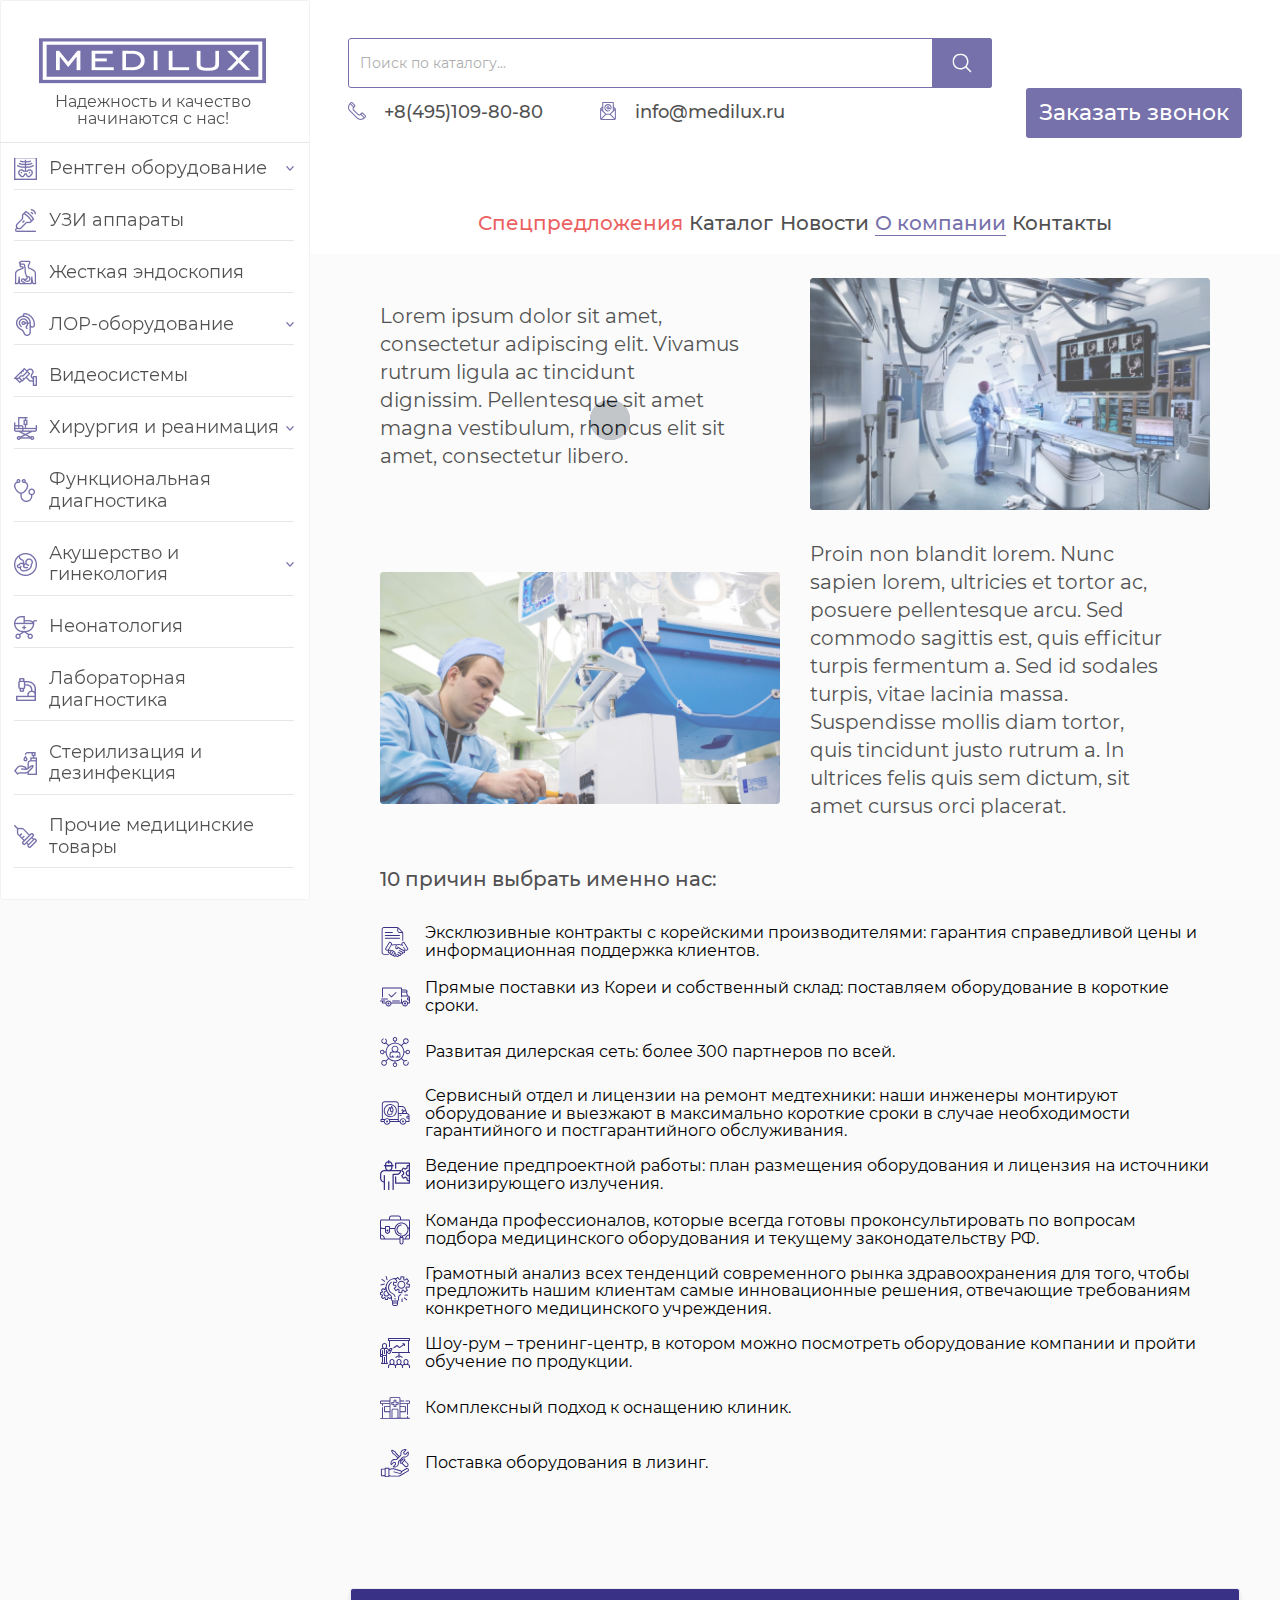
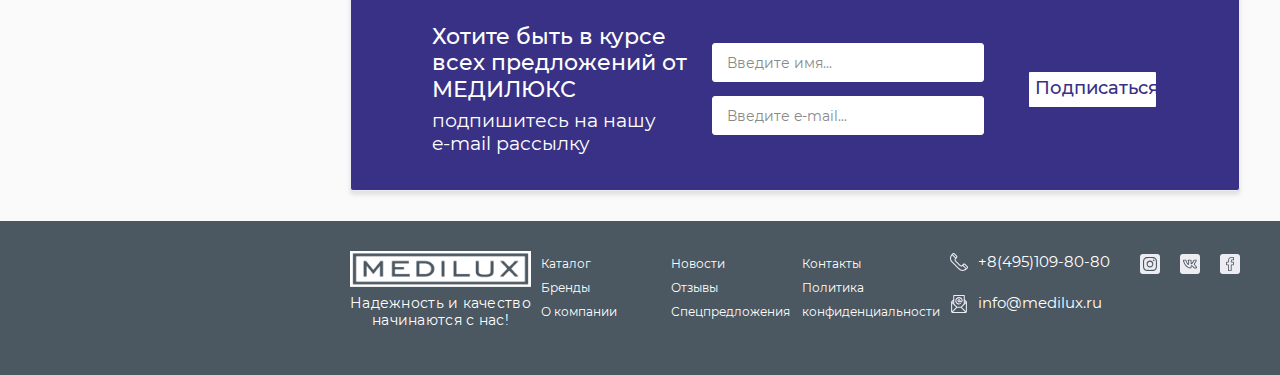
==== commit b3711ef9: "Add files via upload" ====
--- a/about.html
+++ b/about.html
@@ -164,6 +164,14 @@
         </div>
 
     </section>
+    <div class="container">
+        <div class="breadcrumbs">
+            <span><a href="index.html">Медилюкс</a></span> <svg width="6" height="10" viewBox="0 0 6 10" fill="none" xmlns="http://www.w3.org/2000/svg">
+                <path d="M5.58656 4.72558L0.961262 0.113083C0.80972 -0.0379512 0.56437 -0.0376973 0.413081 0.113865C0.26191 0.265407 0.2623 0.510894 0.413862 0.662046L4.76384 5.00002L0.413706 9.33797C0.262164 9.48914 0.261773 9.73447 0.412925 9.88603C0.488764 9.96201 0.58812 10 0.687475 10C0.786576 10 0.88554 9.96226 0.961243 9.88681L5.58656 5.27443C5.65954 5.20181 5.7005 5.10299 5.7005 5.00002C5.7005 4.89705 5.65943 4.79834 5.58656 4.72558Z" fill="#707070"/>
+                </svg>
+            <span>О нас</span>
+        </div>
+    </div>
 
     <section class="aboutMain">
         <div class="container option">
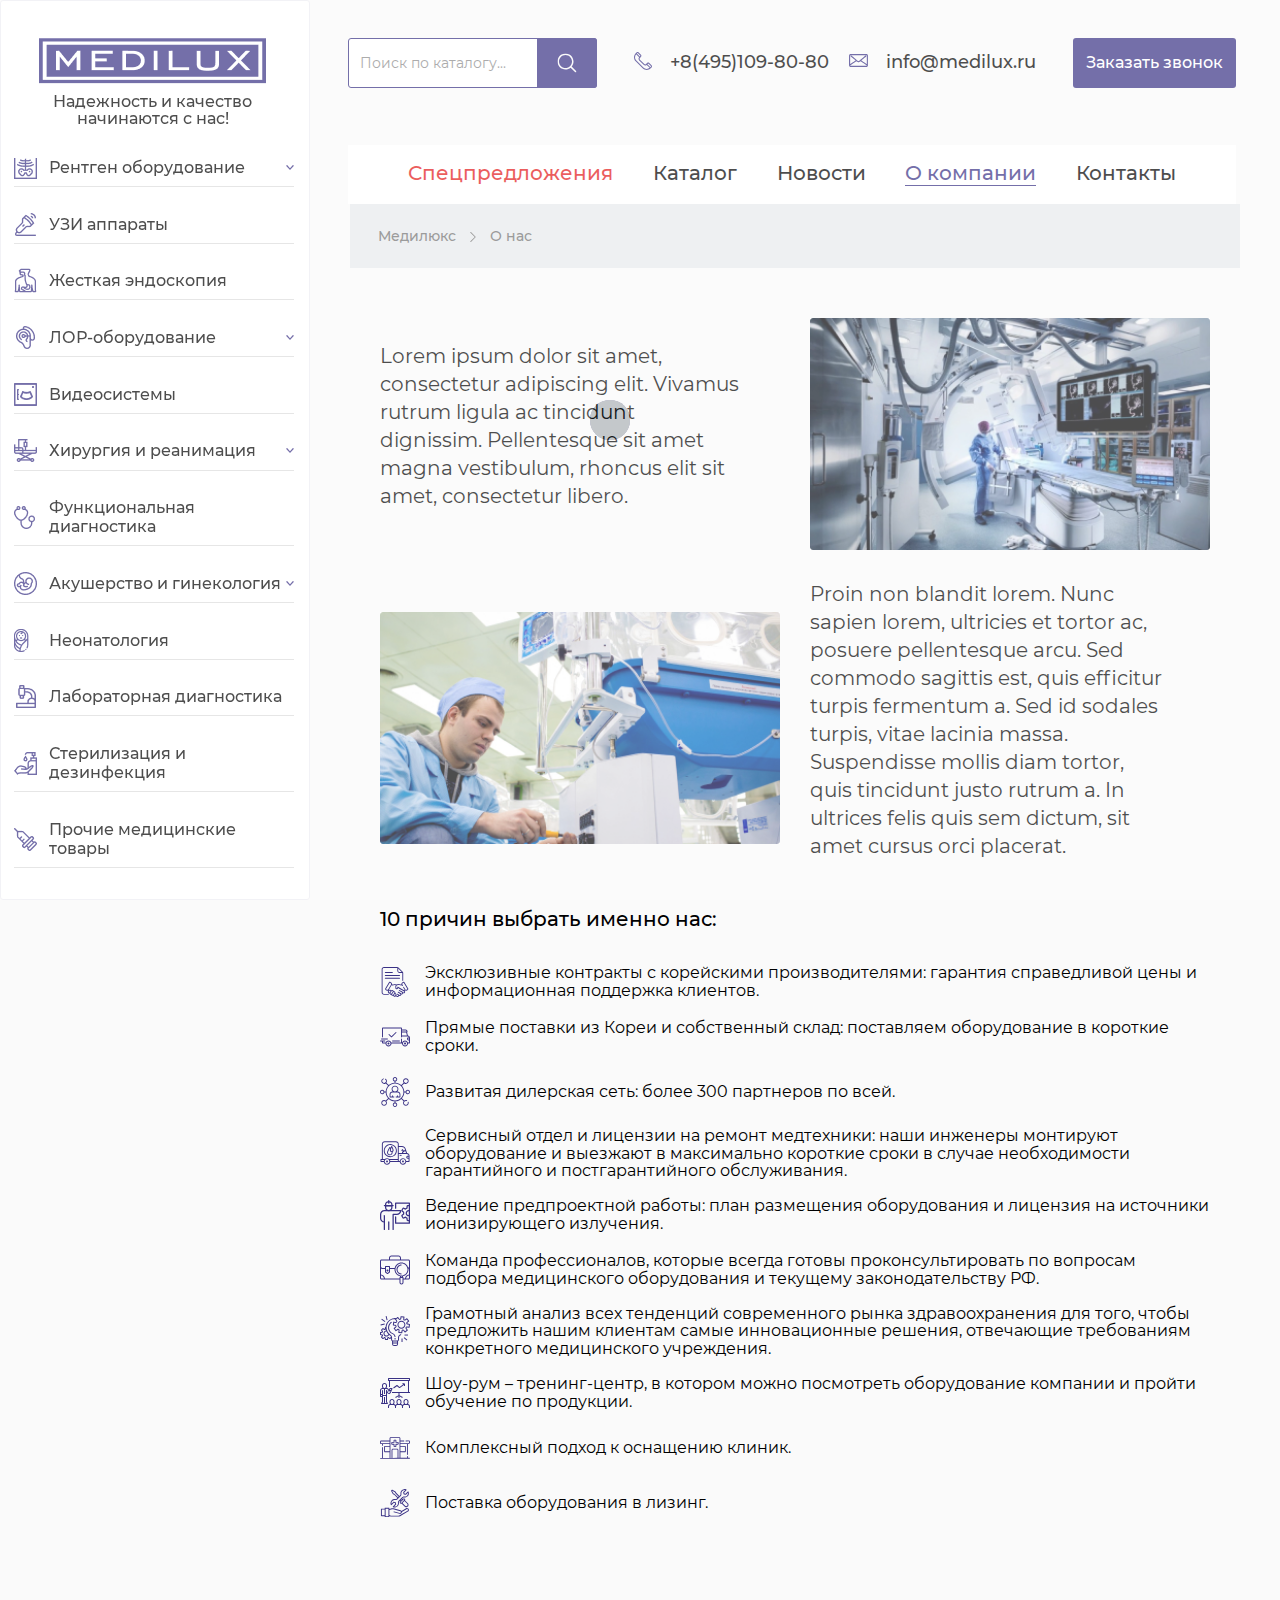
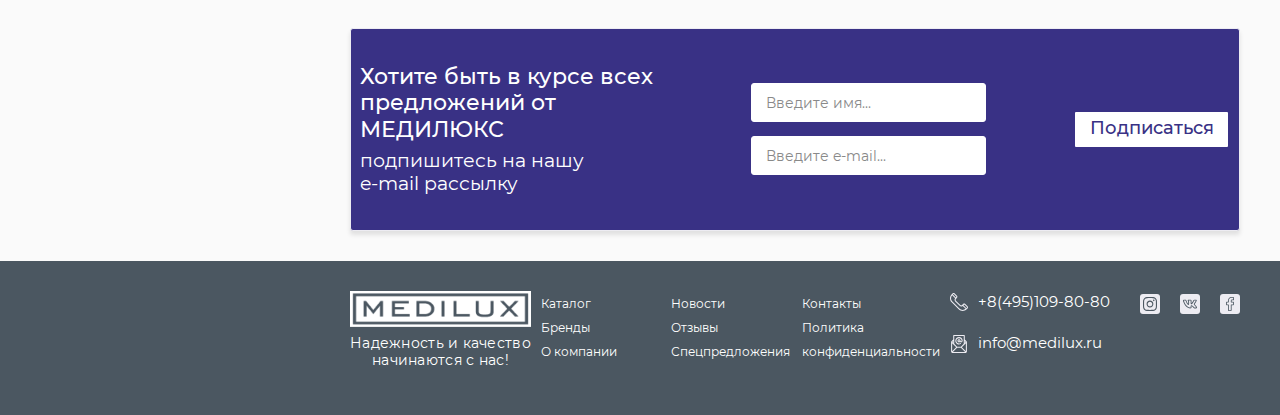
==== commit 8a1caa7d: "Add files via upload" ====
--- a/about.html
+++ b/about.html
@@ -139,12 +139,14 @@
                             <path d="M15.588 11.801L13.599 9.81201C13.0506 9.26367 12.1583 9.26367 11.61 9.81201L10.7059 10.7161C10.2904 11.1315 9.61444 11.1314 9.19916 10.7163L5.2804 6.79417C4.86399 6.37776 4.86393 5.70379 5.2804 5.28732C5.42602 5.14169 5.84418 4.72354 6.18449 4.38322C6.73046 3.83729 6.73809 2.94775 6.18396 2.39369L4.19546 0.411438C3.64708 -0.136906 2.7548 -0.136906 2.20789 0.410001C1.79864 0.815689 1.66664 0.946564 1.48314 1.12847C-0.494364 3.10594 -0.494364 6.32354 1.48305 8.30095L7.69218 14.5133C9.67431 16.4955 12.8824 16.4956 14.8647 14.5133L15.588 13.79C16.1364 13.2417 16.1364 12.3494 15.588 11.801ZM2.86945 1.07444C3.05224 0.891658 3.34961 0.891626 3.53299 1.07494L5.52149 3.05719C5.70471 3.24041 5.70471 3.53694 5.52149 3.72019L5.18996 4.05169L2.53964 1.40138L2.86945 1.07444ZM8.35531 13.8504L2.14614 7.63798C0.6162 6.10804 0.532107 3.70569 1.88752 2.07528L4.53015 4.71791C3.83577 5.50507 3.86471 6.70454 4.61724 7.45707L8.53587 11.379C8.5359 11.379 8.53597 11.3791 8.536 11.3791C9.28772 12.1309 10.4871 12.1617 11.2753 11.4664L13.9179 14.109C12.2927 15.4621 9.89578 15.3909 8.35531 13.8504ZM14.9251 13.127L14.5935 13.4586L11.9415 10.8065L12.273 10.475C12.4558 10.2922 12.7532 10.2922 12.936 10.475L14.925 12.464C15.1079 12.6469 15.1079 12.9443 14.9251 13.127Z" fill="#393185"/>
                             </svg>
                             <a href="tel:+84951098080">+8(495)109-80-80</a> </div>
-                        <div class="mail"> <svg width="18" height="18" viewBox="0 0 40 40" fill="none" xmlns="http://www.w3.org/2000/svg">
-                            <path d="M20 4.6875C15.4768 4.6875 11.7969 8.36742 11.7969 12.8906C11.7969 15.6987 13.213 18.2824 15.5849 19.8021C18.007 21.3539 20.9802 21.5188 23.7432 20.2477C24.3311 19.9772 24.5885 19.2812 24.318 18.6933C24.0475 18.1054 23.3516 17.848 22.7636 18.1184C20.7433 19.048 18.5875 18.9423 16.8493 17.8287C15.1532 16.742 14.1406 14.896 14.1406 12.8906C14.1406 9.65977 16.7691 7.03125 20 7.03125C23.2309 7.03125 25.8594 9.65977 25.8594 12.8906C25.8594 13.5368 25.3337 14.0625 24.6875 14.0625C24.097 14.0625 23.5455 13.6147 23.5158 12.9084C23.5157 12.9025 23.5156 12.8966 23.5156 12.8906C23.5156 10.9521 21.9385 9.375 20 9.375C18.0615 9.375 16.4844 10.9521 16.4844 12.8906C16.4844 14.8291 18.0615 16.4062 20 16.4062C20.8997 16.4062 21.7212 16.0662 22.3437 15.5083C22.9661 16.0662 23.7877 16.4062 24.6875 16.4062C26.626 16.4062 28.2031 14.8291 28.2031 12.8906C28.2031 8.36742 24.5232 4.6875 20 4.6875ZM21.1554 13.0786C21.0649 13.6355 20.582 14.0625 20 14.0625C19.3538 14.0625 18.8281 13.5368 18.8281 12.8906C18.8281 12.2445 19.3538 11.7188 20 11.7188C20.6009 11.7188 21.0969 12.1734 21.1637 12.7566C21.1462 12.8631 21.1433 12.9715 21.1554 13.0786Z" fill="#393185"/>
-                            <path d="M37.578 15.3888C37.5777 15.0857 37.4557 14.7828 37.2348 14.562L32.8906 10.2177V1.17188C32.8906 0.524687 32.3659 0 31.7188 0H8.28125C7.63406 0 7.10938 0.524687 7.10938 1.17188V10.2177L2.76516 14.562C2.76109 14.566 2.75766 14.5705 2.75367 14.5747C2.53406 14.8009 2.42242 15.0988 2.42195 15.3888C2.42195 15.3895 2.42188 15.3902 2.42188 15.391V36.4844C2.42188 38.4254 4.00125 40 5.9375 40H34.0625C36.003 40 37.5781 38.4213 37.5781 36.4844V15.391C37.5781 15.3902 37.578 15.3895 37.578 15.3888ZM32.8906 13.5323L34.749 15.3906L32.8906 17.249V13.5323ZM9.45312 10.7035C9.45312 10.7033 9.45312 10.703 9.45312 10.7027V2.34375H30.5469V10.7027C30.5469 10.703 30.5469 10.7033 30.5469 10.7035V19.5927L24.2021 25.9375H15.7979L9.45312 19.5927V10.7035ZM7.10938 13.5323V17.249L5.25102 15.3906L7.10938 13.5323ZM4.76562 35.999V18.2198L13.6552 27.1094L4.76562 35.999ZM6.42297 37.6562L15.7979 28.2812H24.2021L33.577 37.6562H6.42297ZM35.2344 35.999L26.3448 27.1094L35.2344 18.2198V35.999Z" fill="#393185"/>
-                            </svg>
-
-                            <a href="mailto:info@medilux.ru">info@medilux.ru</a>
+                        <div class="mail">
+                            <svg xmlns="http://www.w3.org/2000/svg" version="1.0" width="19" height="19" viewBox="0 0 2146.000000 1474.000000" preserveAspectRatio="xMidYMid meet">
+                                        <g transform="translate(0.000000,1474.000000) scale(0.100000,-0.100000)" fill='#393185' stroke="none">
+                                        <path d="M1730 14669 c-114 -13 -263 -46 -385 -87 -142 -46 -374 -164 -495 -249 -123 -88 -355 -320 -443 -443 -76 -108 -202 -353 -246 -481 -38 -111 -77 -289 -90 -411 -15 -136 -15 -11120 0 -11256 13 -122 52 -300 90 -411 44 -128 170 -373 246 -481 88 -123 320 -355 443 -443 108 -76 353 -202 481 -246 111 -38 289 -77 411 -90 137 -15 17839 -15 17976 0 122 13 300 52 411 90 128 44 373 170 481 246 123 88 355 320 443 443 76 108 202 353 246 481 38 111 77 289 90 411 15 136 15 11120 0 11256 -13 122 -52 300 -90 411 -44 128 -170 373 -246 481 -88 123 -320 355 -443 443 -108 76 -353 202 -481 246 -111 38 -289 77 -411 90 -119 13 -17873 13 -17988 0z m17905 -1268 c253 -85 422 -255 496 -501 17 -58 22 -96 21 -170 -1 -52 -4 -2189 -7 -4749 -3 -2560 -7 -4656 -9 -4658 -4 -4 -6101 4049 -6123 4070 -9 9 520 455 2323 1957 1285 1070 2359 1963 2387 1984 140 107 751 622 796 671 208 229 198 603 -24 833 -119 125 -254 189 -420 199 -170 10 -296 -34 -457 -160 -51 -40 -1686 -1400 -3633 -3021 -1947 -1622 -3578 -2974 -3625 -3004 -155 -103 -323 -161 -527 -183 -239 -25 -513 41 -720 173 -45 29 -1727 1423 -3739 3098 -2172 1808 -3665 3045 -3678 3046 -12 0 -50 11 -85 23 -145 50 -316 36 -471 -40 -153 -75 -282 -233 -324 -394 -55 -214 -2 -431 141 -583 32 -34 222 -197 423 -362 201 -166 1426 -1184 2722 -2263 1822 -1516 2355 -1965 2345 -1974 -15 -14 -6116 -4073 -6122 -4073 -3 0 -7 2082 -10 4628 -3 2545 -6 4688 -7 4762 -1 121 2 143 25 215 79 241 271 420 518 485 73 19 201 19 8894 17 l8820 -2 70 -24z m-10770 -7167 c227 -190 444 -362 520 -413 293 -197 606 -321 966 -382 115 -20 169 -23 379 -23 210 0 264 3 379 23 360 61 673 185 966 382 76 51 292 223 520 413 241 202 396 324 404 320 8 -2 1616 -1070 3573 -2372 l3558 -2367 -5 -35 c-4 -19 -25 -73 -47 -119 -57 -119 -161 -223 -279 -279 -46 -22 -109 -46 -139 -53 -82 -21 -17778 -21 -17860 0 -179 44 -342 173 -418 332 -22 46 -43 100 -47 119 l-5 35 3566 2373 c1962 1304 3569 2372 3573 2372 3 0 182 -147 396 -326z"/>
+                                        </g>
+                                        </svg>
+                            <a href="mailto:info@medilux.ru">
+                                        info@medilux.ru</a>
                         </div>
                     </div>
 
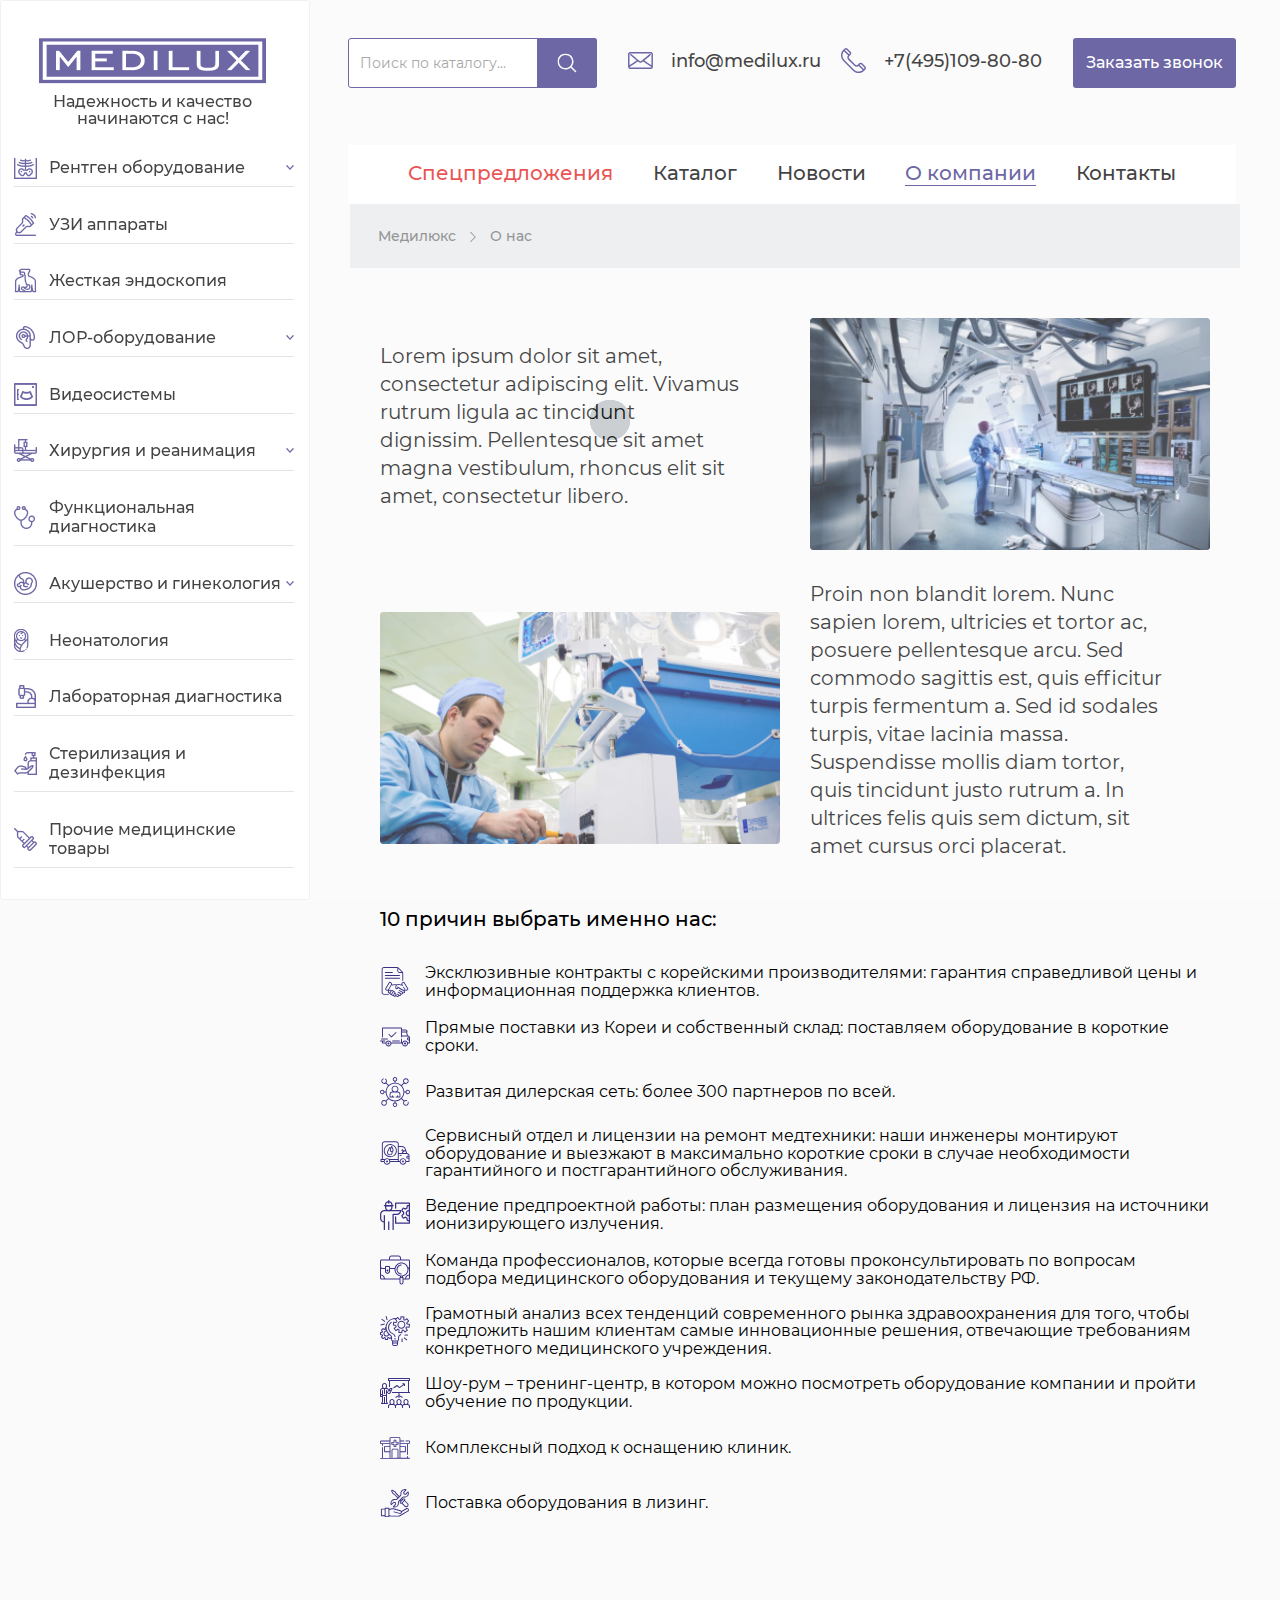
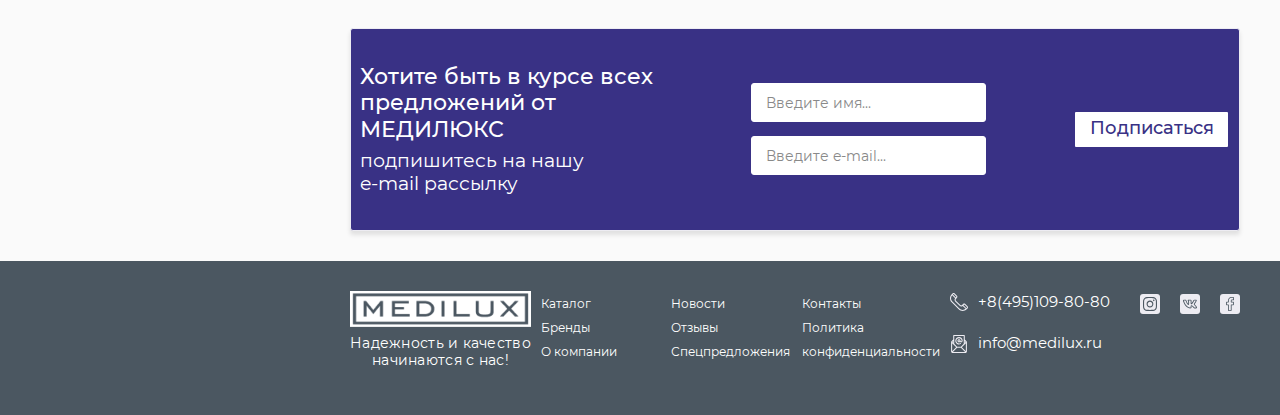
==== commit f92bfde6: "Add files via upload" ====
--- a/about.html
+++ b/about.html
@@ -6,7 +6,7 @@
     <meta http-equiv="X-UA-Compatible" content="IE=edge">
     <meta name="viewport" content="width=device-width, initial-scale=1.0">
     <script src="https://code.jquery.com/jquery-3.6.0.min.js" integrity="sha256-/xUj+3OJU5yExlq6GSYGSHk7tPXikynS7ogEvDej/m4=" crossorigin="anonymous"></script>
-
+    <link rel="shortcut icon" href="img/favicon.jpg" type="image/x-icon">
     <script src="js/slick.min.js"></script>
     <script src="js/main.js"></script>
     <link rel="stylesheet" href="style.css">
@@ -135,19 +135,19 @@
                             </button>
                     </form>
                     <div class="header-top__additional">
-                        <div class="tel"><svg width="18" height="18" viewBox="0 0 16 16" fill="none" xmlns="http://www.w3.org/2000/svg">
+                        <div class="mail">
+                            <svg xmlns="http://www.w3.org/2000/svg" version="1.0" width="25" height="25" viewBox="0 0 2146.000000 1474.000000" preserveAspectRatio="xMidYMid meet">
+                                    <g transform="translate(0.000000,1474.000000) scale(0.100000,-0.100000)" fill='#393185' stroke="none">
+                                    <path d="M1730 14669 c-114 -13 -263 -46 -385 -87 -142 -46 -374 -164 -495 -249 -123 -88 -355 -320 -443 -443 -76 -108 -202 -353 -246 -481 -38 -111 -77 -289 -90 -411 -15 -136 -15 -11120 0 -11256 13 -122 52 -300 90 -411 44 -128 170 -373 246 -481 88 -123 320 -355 443 -443 108 -76 353 -202 481 -246 111 -38 289 -77 411 -90 137 -15 17839 -15 17976 0 122 13 300 52 411 90 128 44 373 170 481 246 123 88 355 320 443 443 76 108 202 353 246 481 38 111 77 289 90 411 15 136 15 11120 0 11256 -13 122 -52 300 -90 411 -44 128 -170 373 -246 481 -88 123 -320 355 -443 443 -108 76 -353 202 -481 246 -111 38 -289 77 -411 90 -119 13 -17873 13 -17988 0z m17905 -1268 c253 -85 422 -255 496 -501 17 -58 22 -96 21 -170 -1 -52 -4 -2189 -7 -4749 -3 -2560 -7 -4656 -9 -4658 -4 -4 -6101 4049 -6123 4070 -9 9 520 455 2323 1957 1285 1070 2359 1963 2387 1984 140 107 751 622 796 671 208 229 198 603 -24 833 -119 125 -254 189 -420 199 -170 10 -296 -34 -457 -160 -51 -40 -1686 -1400 -3633 -3021 -1947 -1622 -3578 -2974 -3625 -3004 -155 -103 -323 -161 -527 -183 -239 -25 -513 41 -720 173 -45 29 -1727 1423 -3739 3098 -2172 1808 -3665 3045 -3678 3046 -12 0 -50 11 -85 23 -145 50 -316 36 -471 -40 -153 -75 -282 -233 -324 -394 -55 -214 -2 -431 141 -583 32 -34 222 -197 423 -362 201 -166 1426 -1184 2722 -2263 1822 -1516 2355 -1965 2345 -1974 -15 -14 -6116 -4073 -6122 -4073 -3 0 -7 2082 -10 4628 -3 2545 -6 4688 -7 4762 -1 121 2 143 25 215 79 241 271 420 518 485 73 19 201 19 8894 17 l8820 -2 70 -24z m-10770 -7167 c227 -190 444 -362 520 -413 293 -197 606 -321 966 -382 115 -20 169 -23 379 -23 210 0 264 3 379 23 360 61 673 185 966 382 76 51 292 223 520 413 241 202 396 324 404 320 8 -2 1616 -1070 3573 -2372 l3558 -2367 -5 -35 c-4 -19 -25 -73 -47 -119 -57 -119 -161 -223 -279 -279 -46 -22 -109 -46 -139 -53 -82 -21 -17778 -21 -17860 0 -179 44 -342 173 -418 332 -22 46 -43 100 -47 119 l-5 35 3566 2373 c1962 1304 3569 2372 3573 2372 3 0 182 -147 396 -326z"/>
+                                    </g>
+                                    </svg>
+                            <a href="mailto:info@medilux.ru">
+                                    info@medilux.ru</a>
+                        </div>
+                        <div class="tel"><svg width="25" height="25" viewBox="0 0 16 16" fill="none" xmlns="http://www.w3.org/2000/svg">
                             <path d="M15.588 11.801L13.599 9.81201C13.0506 9.26367 12.1583 9.26367 11.61 9.81201L10.7059 10.7161C10.2904 11.1315 9.61444 11.1314 9.19916 10.7163L5.2804 6.79417C4.86399 6.37776 4.86393 5.70379 5.2804 5.28732C5.42602 5.14169 5.84418 4.72354 6.18449 4.38322C6.73046 3.83729 6.73809 2.94775 6.18396 2.39369L4.19546 0.411438C3.64708 -0.136906 2.7548 -0.136906 2.20789 0.410001C1.79864 0.815689 1.66664 0.946564 1.48314 1.12847C-0.494364 3.10594 -0.494364 6.32354 1.48305 8.30095L7.69218 14.5133C9.67431 16.4955 12.8824 16.4956 14.8647 14.5133L15.588 13.79C16.1364 13.2417 16.1364 12.3494 15.588 11.801ZM2.86945 1.07444C3.05224 0.891658 3.34961 0.891626 3.53299 1.07494L5.52149 3.05719C5.70471 3.24041 5.70471 3.53694 5.52149 3.72019L5.18996 4.05169L2.53964 1.40138L2.86945 1.07444ZM8.35531 13.8504L2.14614 7.63798C0.6162 6.10804 0.532107 3.70569 1.88752 2.07528L4.53015 4.71791C3.83577 5.50507 3.86471 6.70454 4.61724 7.45707L8.53587 11.379C8.5359 11.379 8.53597 11.3791 8.536 11.3791C9.28772 12.1309 10.4871 12.1617 11.2753 11.4664L13.9179 14.109C12.2927 15.4621 9.89578 15.3909 8.35531 13.8504ZM14.9251 13.127L14.5935 13.4586L11.9415 10.8065L12.273 10.475C12.4558 10.2922 12.7532 10.2922 12.936 10.475L14.925 12.464C15.1079 12.6469 15.1079 12.9443 14.9251 13.127Z" fill="#393185"/>
                             </svg>
-                            <a href="tel:+84951098080">+8(495)109-80-80</a> </div>
-                        <div class="mail">
-                            <svg xmlns="http://www.w3.org/2000/svg" version="1.0" width="19" height="19" viewBox="0 0 2146.000000 1474.000000" preserveAspectRatio="xMidYMid meet">
-                                        <g transform="translate(0.000000,1474.000000) scale(0.100000,-0.100000)" fill='#393185' stroke="none">
-                                        <path d="M1730 14669 c-114 -13 -263 -46 -385 -87 -142 -46 -374 -164 -495 -249 -123 -88 -355 -320 -443 -443 -76 -108 -202 -353 -246 -481 -38 -111 -77 -289 -90 -411 -15 -136 -15 -11120 0 -11256 13 -122 52 -300 90 -411 44 -128 170 -373 246 -481 88 -123 320 -355 443 -443 108 -76 353 -202 481 -246 111 -38 289 -77 411 -90 137 -15 17839 -15 17976 0 122 13 300 52 411 90 128 44 373 170 481 246 123 88 355 320 443 443 76 108 202 353 246 481 38 111 77 289 90 411 15 136 15 11120 0 11256 -13 122 -52 300 -90 411 -44 128 -170 373 -246 481 -88 123 -320 355 -443 443 -108 76 -353 202 -481 246 -111 38 -289 77 -411 90 -119 13 -17873 13 -17988 0z m17905 -1268 c253 -85 422 -255 496 -501 17 -58 22 -96 21 -170 -1 -52 -4 -2189 -7 -4749 -3 -2560 -7 -4656 -9 -4658 -4 -4 -6101 4049 -6123 4070 -9 9 520 455 2323 1957 1285 1070 2359 1963 2387 1984 140 107 751 622 796 671 208 229 198 603 -24 833 -119 125 -254 189 -420 199 -170 10 -296 -34 -457 -160 -51 -40 -1686 -1400 -3633 -3021 -1947 -1622 -3578 -2974 -3625 -3004 -155 -103 -323 -161 -527 -183 -239 -25 -513 41 -720 173 -45 29 -1727 1423 -3739 3098 -2172 1808 -3665 3045 -3678 3046 -12 0 -50 11 -85 23 -145 50 -316 36 -471 -40 -153 -75 -282 -233 -324 -394 -55 -214 -2 -431 141 -583 32 -34 222 -197 423 -362 201 -166 1426 -1184 2722 -2263 1822 -1516 2355 -1965 2345 -1974 -15 -14 -6116 -4073 -6122 -4073 -3 0 -7 2082 -10 4628 -3 2545 -6 4688 -7 4762 -1 121 2 143 25 215 79 241 271 420 518 485 73 19 201 19 8894 17 l8820 -2 70 -24z m-10770 -7167 c227 -190 444 -362 520 -413 293 -197 606 -321 966 -382 115 -20 169 -23 379 -23 210 0 264 3 379 23 360 61 673 185 966 382 76 51 292 223 520 413 241 202 396 324 404 320 8 -2 1616 -1070 3573 -2372 l3558 -2367 -5 -35 c-4 -19 -25 -73 -47 -119 -57 -119 -161 -223 -279 -279 -46 -22 -109 -46 -139 -53 -82 -21 -17778 -21 -17860 0 -179 44 -342 173 -418 332 -22 46 -43 100 -47 119 l-5 35 3566 2373 c1962 1304 3569 2372 3573 2372 3 0 182 -147 396 -326z"/>
-                                        </g>
-                                        </svg>
-                            <a href="mailto:info@medilux.ru">
-                                        info@medilux.ru</a>
-                        </div>
+                            <a href="tel:+74951098080">+7(495)109-80-80</a> </div>
                     </div>
 
                     <button class="btn">Заказать звонок</button>
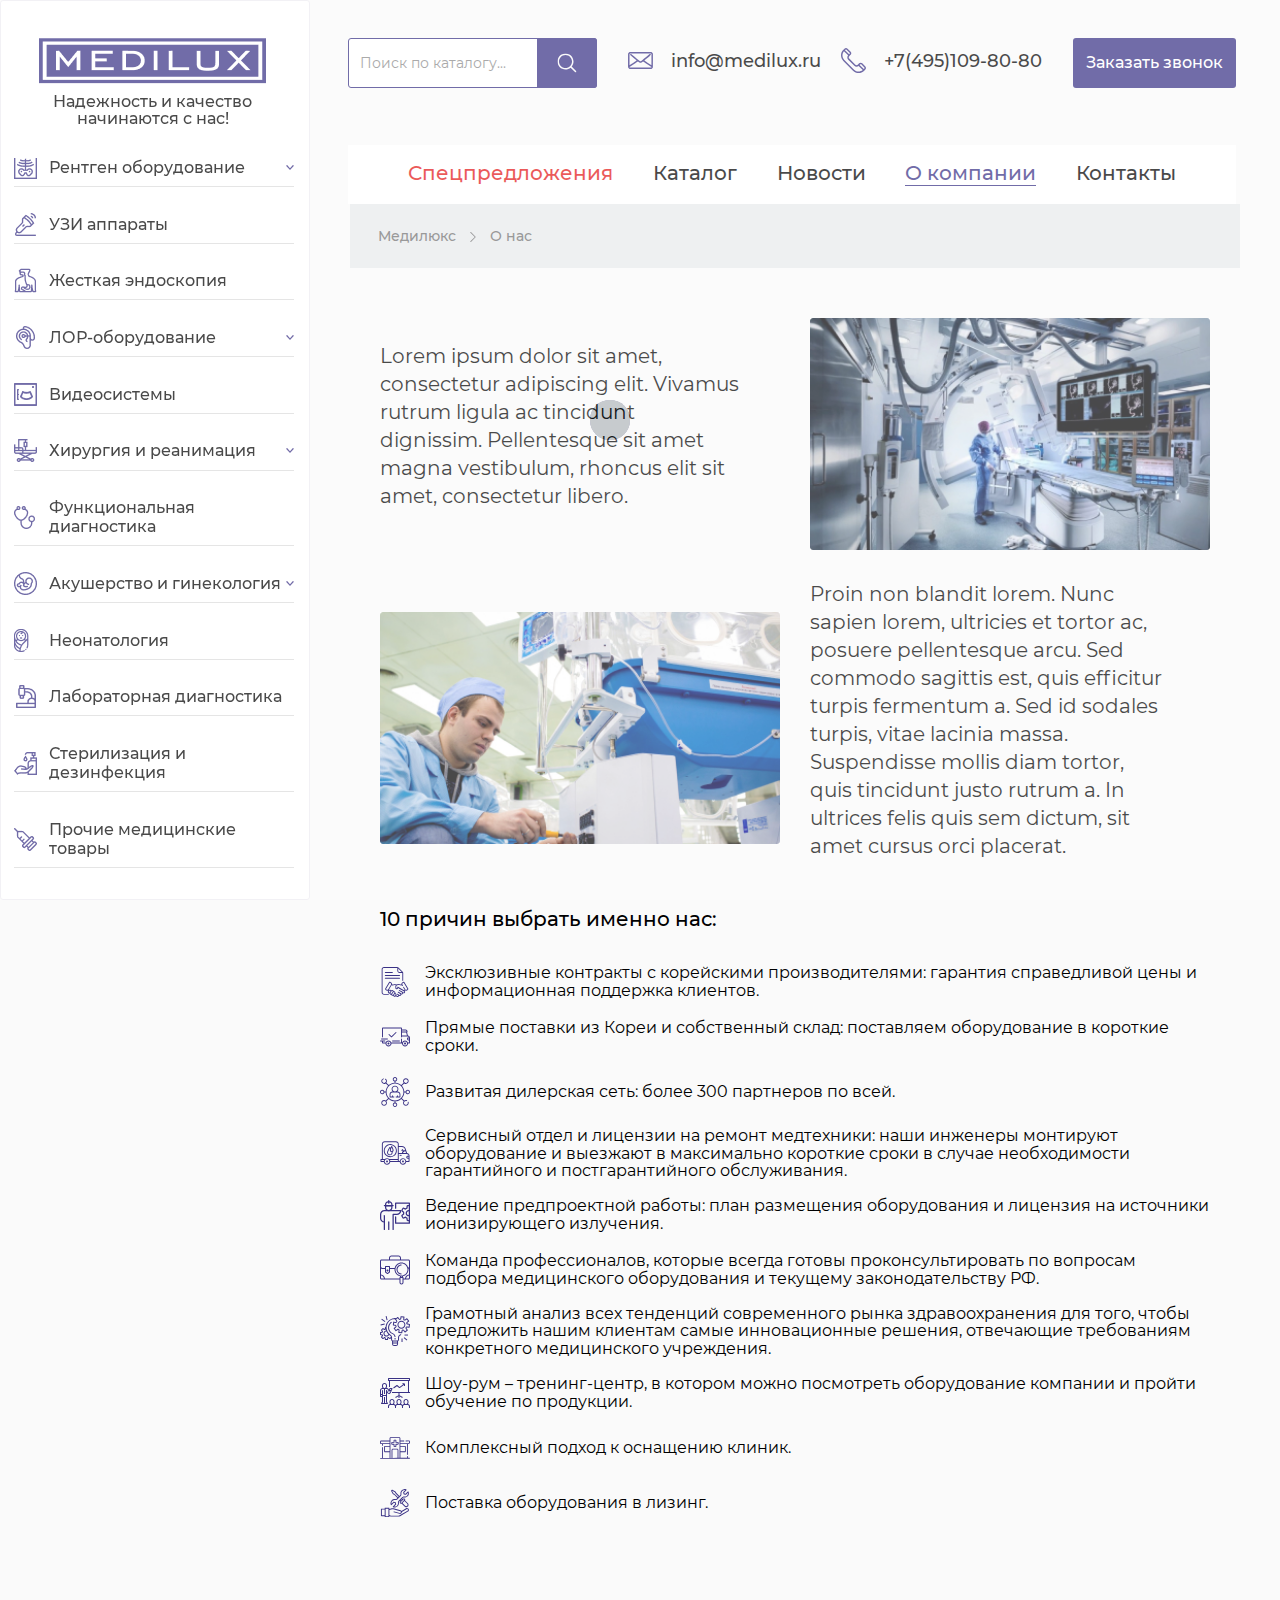
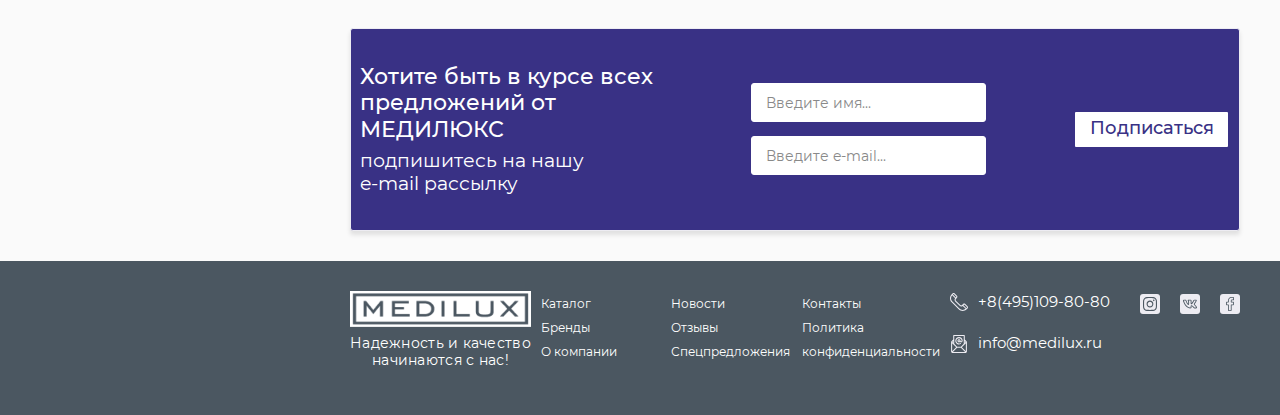
==== commit 7d98949c: "Add files via upload" ====
--- a/about.html
+++ b/about.html
@@ -7,6 +7,8 @@
     <meta name="viewport" content="width=device-width, initial-scale=1.0">
     <script src="https://code.jquery.com/jquery-3.6.0.min.js" integrity="sha256-/xUj+3OJU5yExlq6GSYGSHk7tPXikynS7ogEvDej/m4=" crossorigin="anonymous"></script>
     <link rel="shortcut icon" href="img/favicon.jpg" type="image/x-icon">
+    <script src="js/jquery.fancybox.min.js"></script>
+    <script src="js/jquery.maskedinput.js"></script>
     <script src="js/slick.min.js"></script>
     <script src="js/main.js"></script>
     <link rel="stylesheet" href="style.css">
@@ -150,7 +152,9 @@
                             <a href="tel:+74951098080">+7(495)109-80-80</a> </div>
                     </div>
 
-                    <button class="btn">Заказать звонок</button>
+                    <button data-fancybox href="#hidden" class="btn">
+                        Заказать звонок
+                    </button>
 
                     <ul class="header-top__menu">
                         <li class="active"><a href="specialOffer.html" title="Спецпредложения">Спецпредложения</a></li>
@@ -385,6 +389,15 @@
         </div>
 
     </footer>
+    <div id="hidden" style="display: none;">
+        <img src="img/logo.png" alt="logo">
+        <p>Оставьте нам ваши контакты</p>
+        <form action="#" id='formPhone'>
+            <input type="text" placeholder="Введите имя...">
+            <input type="tel" id="tel" placeholder="Телефон...">
+            <button>отправить</button>
+        </form>
+    </div>
 </body>
 
 </html>--- a/style.css
+++ b/style.css
@@ -1,5 +1,6 @@
 @import url(fonts/fonts.css);
 @import url(css/normilaze.css);
+@import url(css/jquery.fancybox.min.css);
 @import url(css/slick.css);
 @import url(css/bootstrap.min.css);
 @import url(css/menu.css);
@@ -118,4 +119,76 @@
     75% {
         transform: translate(0, 160%)
     }
+}
+
+#hidden {
+    max-width: 430px;
+    width: 100%;
+    background: #EDECF2;
+    border: 1px solid #EDECF2;
+    box-sizing: border-box;
+    box-shadow: 0px 4px 4px rgba(0, 0, 0, 0.1);
+    border-radius: 3px;
+    padding: 30px;
+    display: flex;
+    text-align: center;
+}
+
+#hidden img {
+    display: block;
+    margin: 0 auto;
+    margin-bottom: 30px;
+}
+
+#hidden p {
+    font-style: normal;
+    font-weight: 500;
+    font-size: 18px;
+    line-height: 23px;
+    text-transform: uppercase;
+    color: #393185;
+    margin-bottom: 30px;
+}
+
+#hidden form {
+    max-width: 370px;
+    width: 100%;
+    display: flex;
+    flex-direction: column;
+}
+
+#hidden input {
+    height: 39px;
+    background: #FFFFFF;
+    border: 1px solid #EDECF2;
+    box-sizing: border-box;
+    border-radius: 3px;
+    padding-left: 11px;
+    outline: none;
+    margin-bottom: 30px;
+}
+
+#hidden input::placeholder {
+    font-style: normal;
+    font-weight: 500;
+    font-size: 14px;
+    line-height: 18px;
+    color: #898989;
+}
+
+#hidden form button {
+    display: block;
+    background: #393185;
+    border-radius: 3px;
+    height: 37px;
+    max-width: 110px;
+    width: 100%;
+    font-style: normal;
+    font-weight: bold;
+    font-size: 12px;
+    line-height: 15px;
+    text-transform: uppercase;
+    color: #FFFFFF;
+    border: none;
+    margin: 0 auto;
 }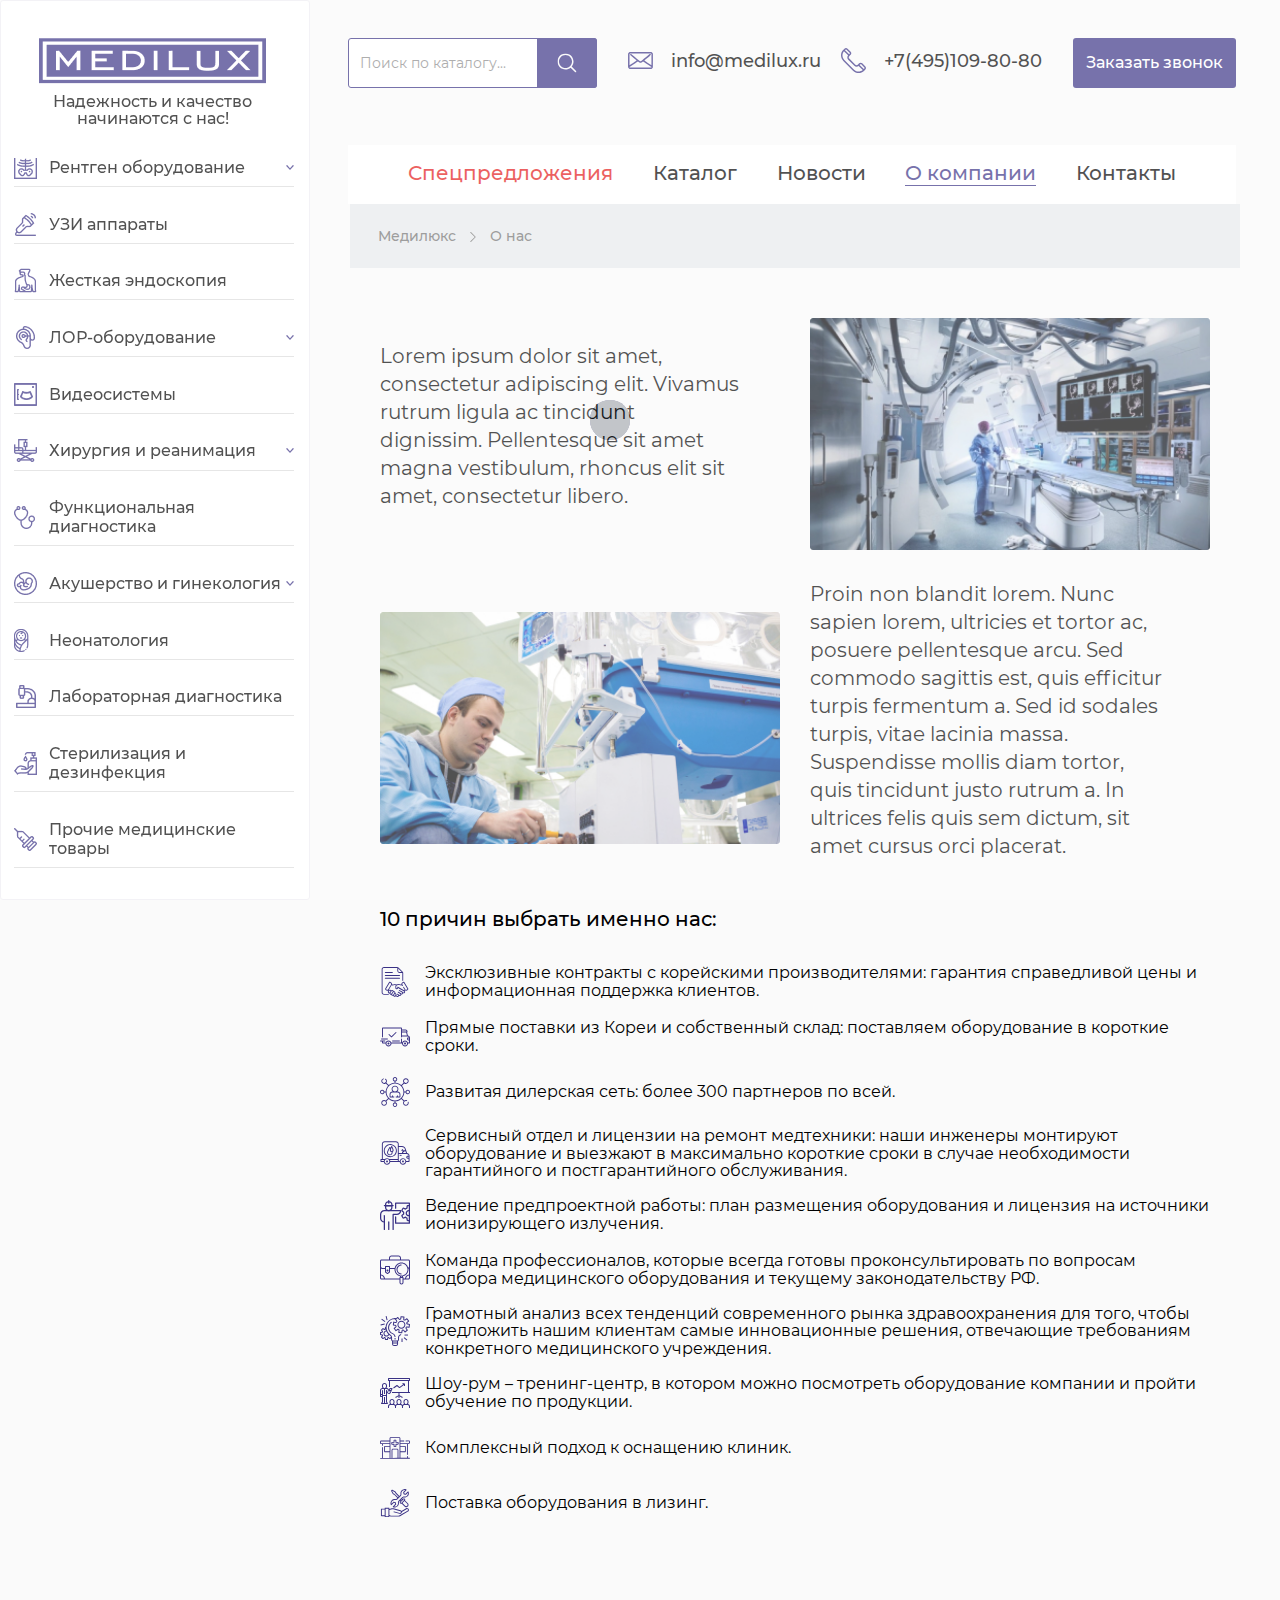
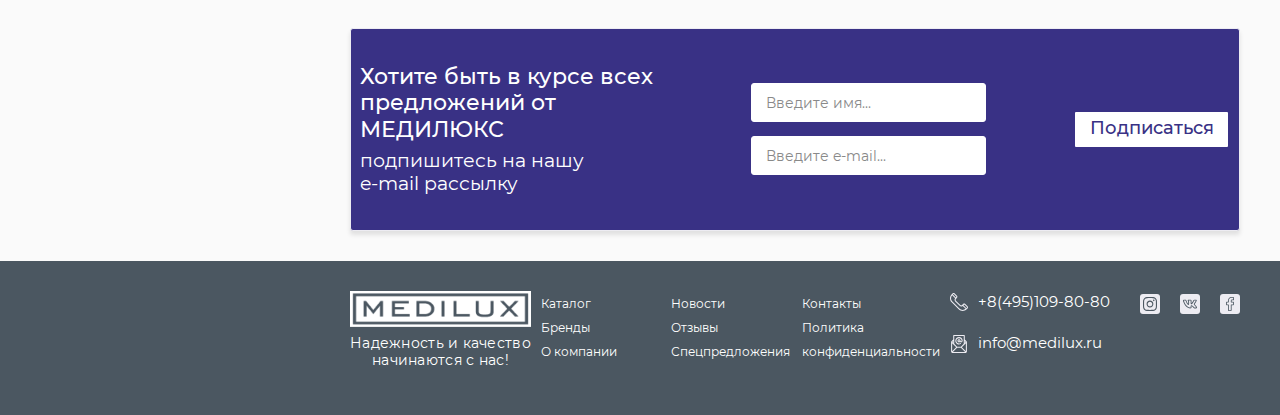
==== commit cd7d30d8: "Add files via upload" ====
--- a/about.html
+++ b/about.html
@@ -391,10 +391,26 @@
     </footer>
     <div id="hidden" style="display: none;">
         <img src="img/logo.png" alt="logo">
-        <p>Оставьте нам ваши контакты</p>
+        <p>Заполните форму и наш менеджер свяжется с вами в ближайшее время!</p>
         <form action="#" id='formPhone'>
             <input type="text" placeholder="Введите имя...">
             <input type="tel" id="tel" placeholder="Телефон...">
+            <button>Заказать звонок</button>
+        </form>
+    </div>
+    <div id="KPForm" style="display: none;">
+        <p>оформить заявку</p>
+        <form action="#" id='FormKP'>
+            <input type="text" placeholder="Введите имя...">
+            <input type="email" placeholder="E-mail...">
+            <select name="client" id="typeClient">
+                <option value="">Тип клиента</option>
+                <option value="">Тип клиента</option>
+                <option value="">Тип клиента</option>
+                <option value="">Тип клиента</option>
+            </select>
+            <input type="tel" placeholder="Телефон...">
+            <textarea cols="30" rows="5" placeholder="Комментарий к заказу"></textarea>
             <button>отправить</button>
         </form>
     </div>
--- a/style.css
+++ b/style.css
@@ -144,7 +144,7 @@
     font-style: normal;
     font-weight: 500;
     font-size: 18px;
-    line-height: 23px;
+    line-height: 1.27;
     text-transform: uppercase;
     color: #393185;
     margin-bottom: 30px;
@@ -172,7 +172,7 @@
     font-style: normal;
     font-weight: 500;
     font-size: 14px;
-    line-height: 18px;
+    line-height: 1.28;
     color: #898989;
 }
 
@@ -181,14 +181,106 @@
     background: #393185;
     border-radius: 3px;
     height: 37px;
-    max-width: 110px;
-    width: 100%;
-    font-style: normal;
+    max-width: 169px;
+    width: 100%;
+    font-style: normal;
+    font-weight: bold;
+    font-size: 12px;
+    line-height: 1.25;
+    text-transform: uppercase;
+    color: #FFFFFF;
+    border: none;
+    margin: 0 auto;
+}
+
+#KPForm {
+    max-width: 870px;
+    width: 100%;
+    background: #EDECF2;
+    border: 1px solid #EDECF2;
+    box-sizing: border-box;
+    box-shadow: 0px 4px 4px rgba(0, 0, 0, 0.1);
+    border-radius: 3px;
+    padding: 30px 50px;
+    display: flex;
+    text-align: center;
+}
+
+#KPForm p {
+    font-style: normal;
+    font-weight: 500;
+    font-size: 18px;
+    line-height: 1.27;
+    text-transform: uppercase;
+    color: #393185;
+    margin-bottom: 32px;
+}
+
+#KPForm form {
+    display: flex;
+    flex-wrap: wrap;
+    gap: 30px;
+}
+
+#KPForm form input,
+#KPForm form select {
+    max-width: 369px;
+    width: 100%;
+    height: 39px;
+    background: #FFFFFF;
+    border: 1px solid #EDECF2;
+    box-sizing: border-box;
+    border-radius: 3px;
+    outline: none;
+    padding: 0 11px;
+}
+
+#KPForm form input:placeholder {
+    font-weight: normal;
+    font-size: 14px;
+    line-height: 1.28;
+    color: #898989;
+}
+
+#KPForm form select {
+    font-weight: normal;
+    font-size: 14px;
+    line-height: 1.28;
+    color: #898989;
+}
+
+#KPForm form textarea {
+    width: 100%;
+    background: #FFFFFF;
+    border: 1px solid #EDECF2;
+    box-sizing: border-box;
+    border-radius: 3px;
+    outline: none;
+    padding: 10px 11px;
+    resize: none;
+    margin-bottom: 30px;
+}
+
+#KPForm form button {
+    background: #393185;
+    border-radius: 3px;
     font-weight: bold;
     font-size: 12px;
     line-height: 15px;
     text-transform: uppercase;
+    height: 37px;
     color: #FFFFFF;
+    display: block;
+    margin: 0 auto;
+    width: 100%;
+    max-width: 110px;
+    outline: none;
     border: none;
-    margin: 0 auto;
+}
+
+@media (max-width:880px) {
+    #KPForm form input,
+    #KPForm form select {
+        max-width: 100%;
+    }
 }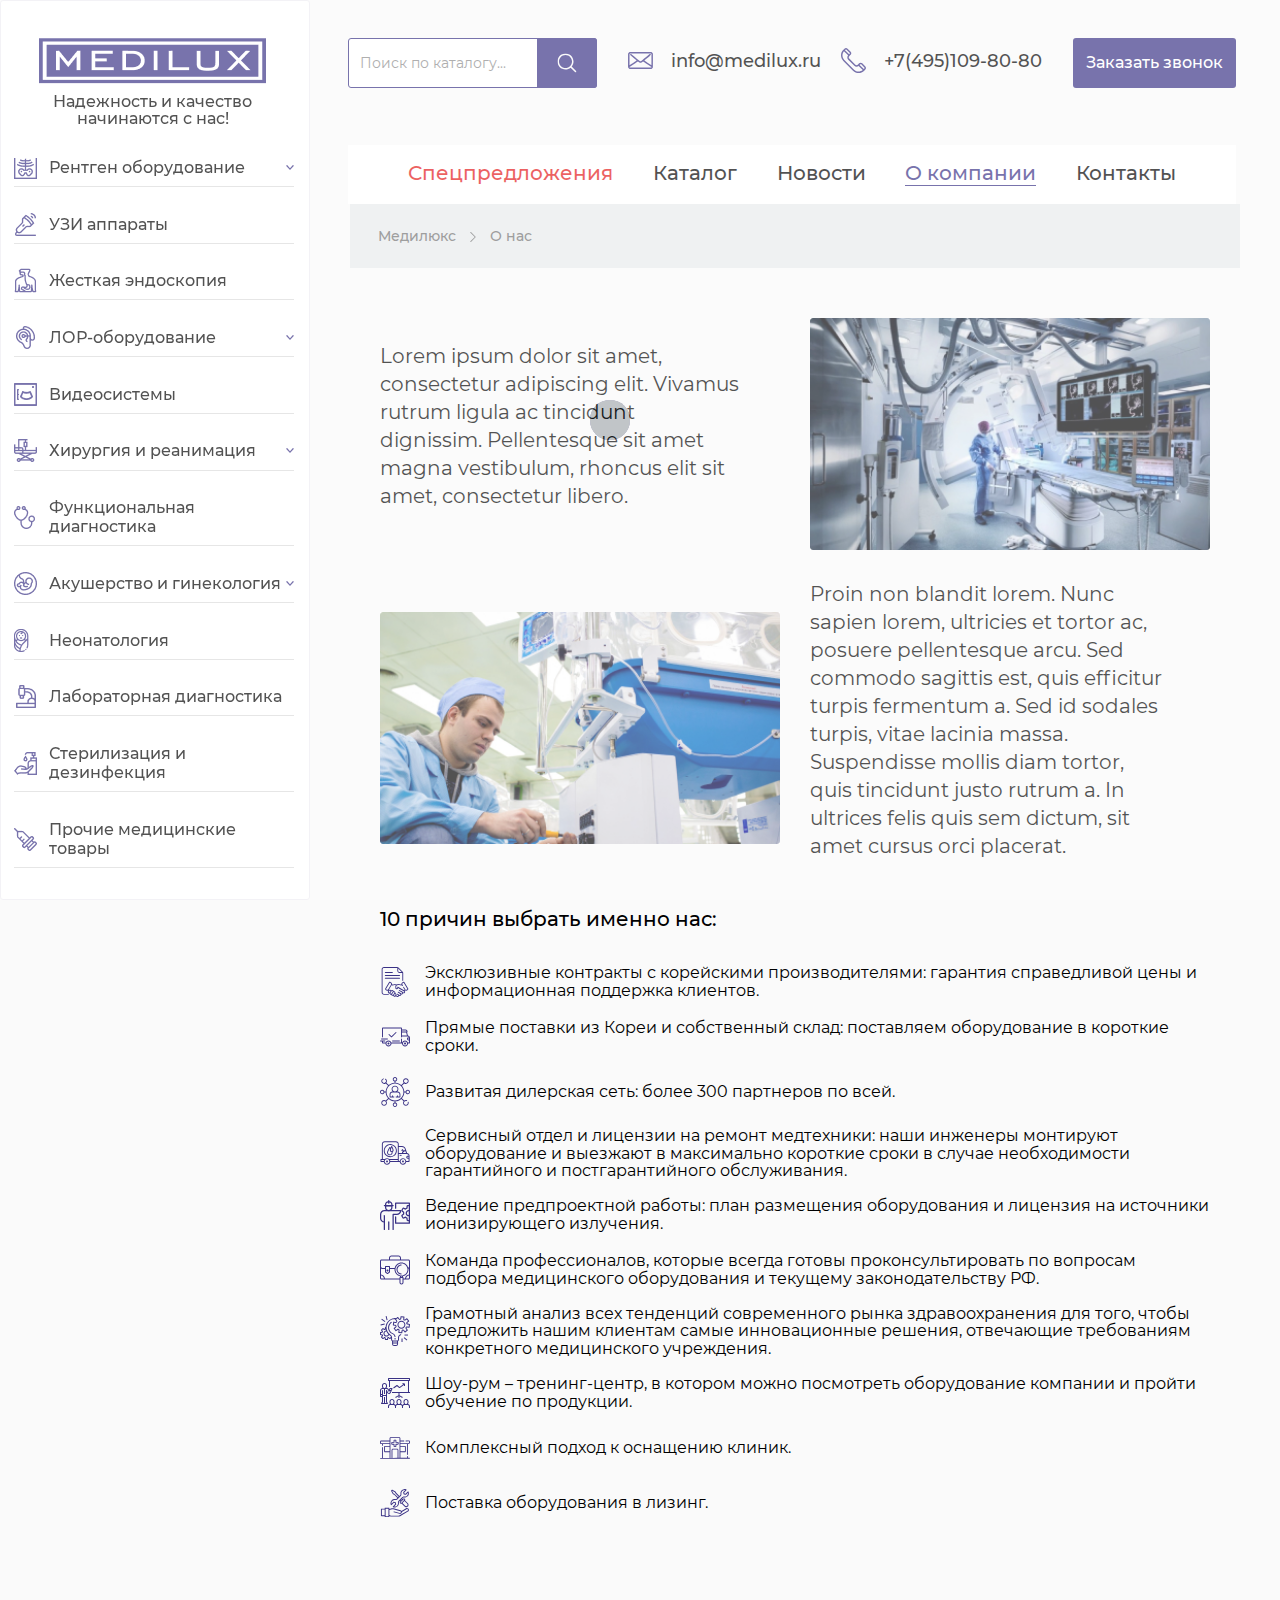
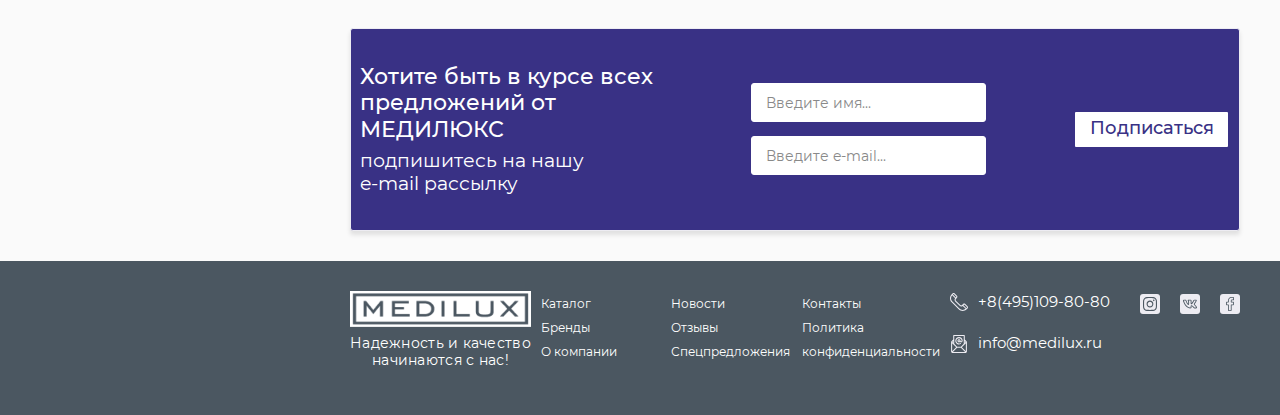
==== commit e33b8e0b: "Add files via upload" ====
--- a/about.html
+++ b/about.html
@@ -409,7 +409,7 @@
                 <option value="">Тип клиента</option>
                 <option value="">Тип клиента</option>
             </select>
-            <input type="tel" placeholder="Телефон...">
+            <input type="tel" id="KPTel" placeholder="Телефон...">
             <textarea cols="30" rows="5" placeholder="Комментарий к заказу"></textarea>
             <button>отправить</button>
         </form>
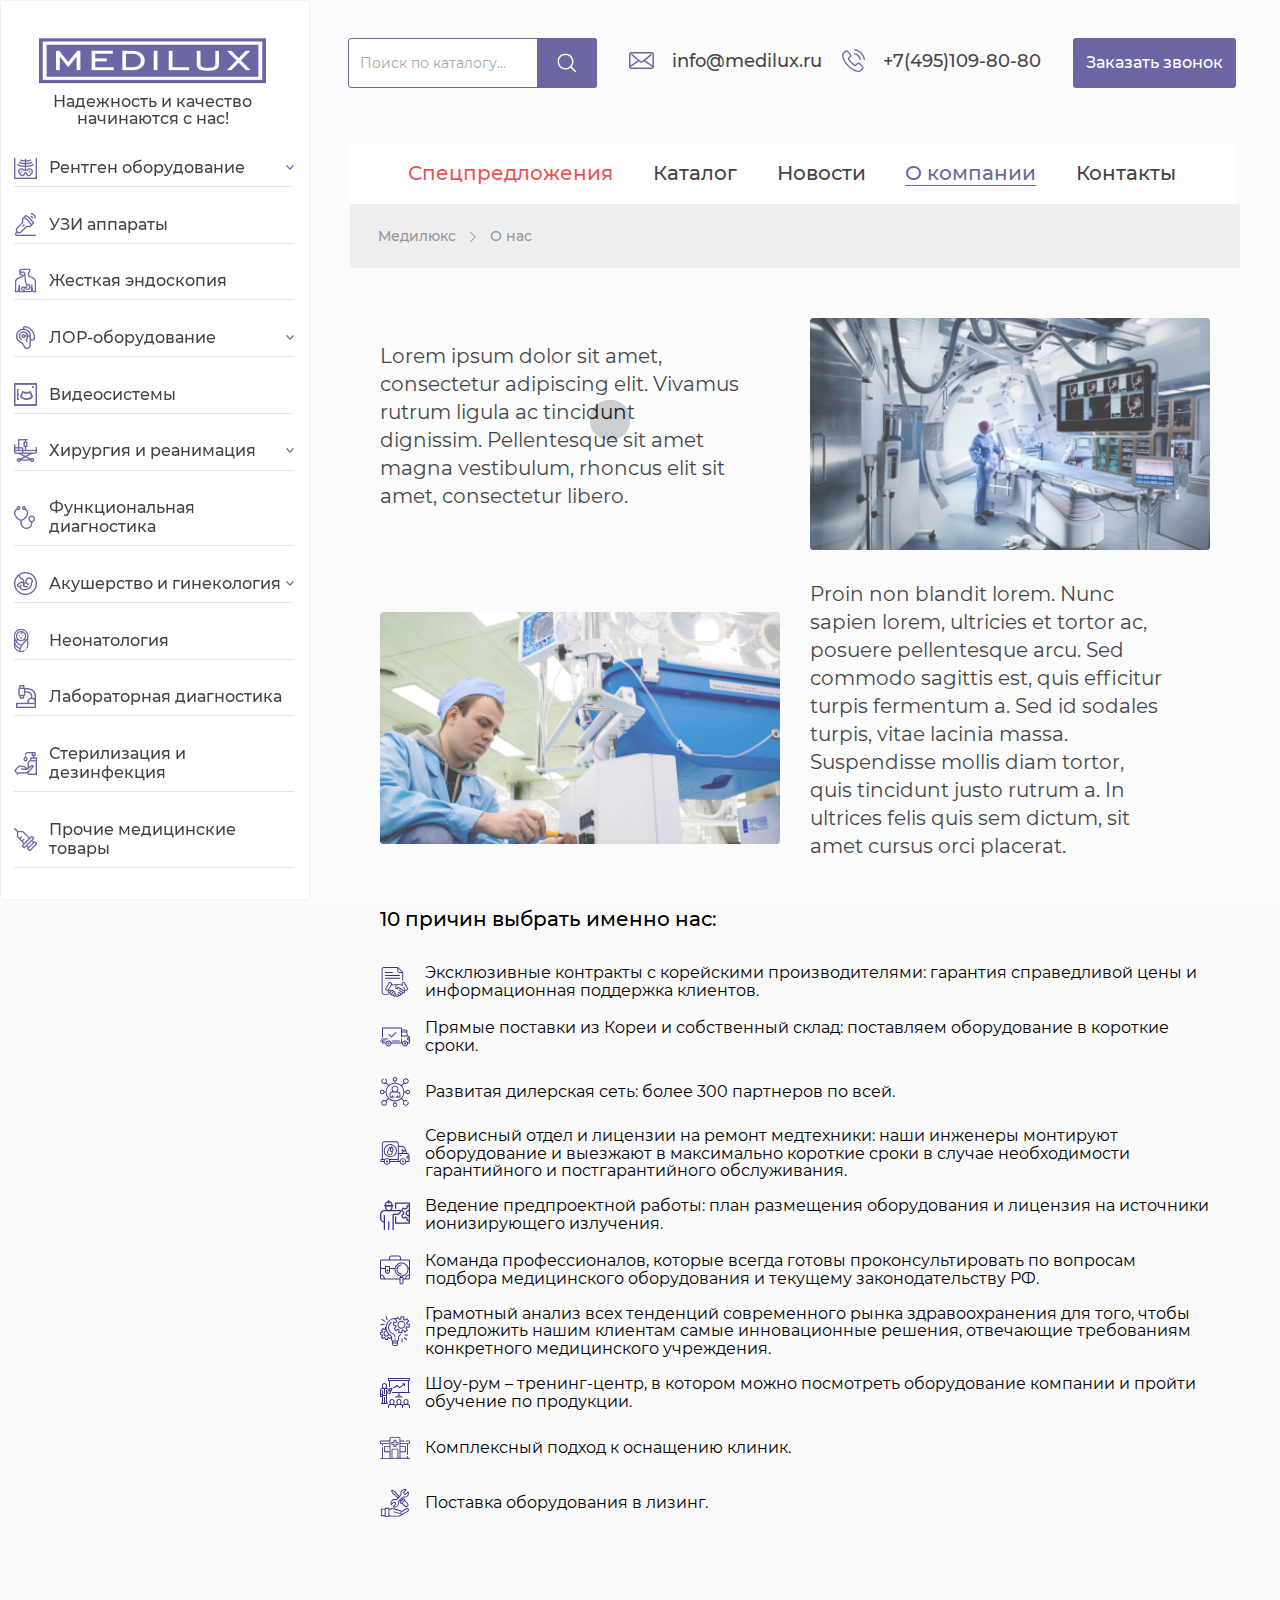
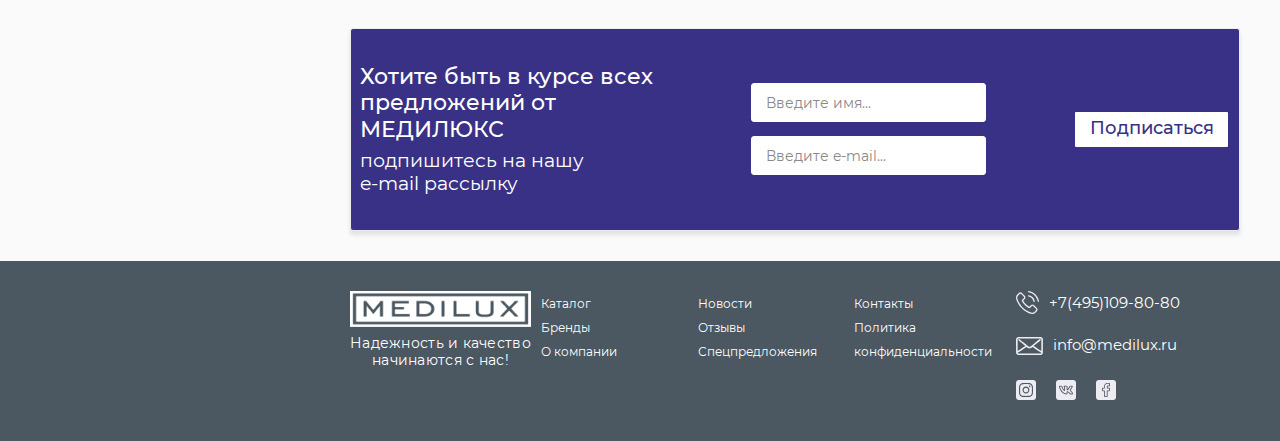
==== commit 31f1dbef: "Add files via upload" ====
--- a/about.html
+++ b/about.html
@@ -146,9 +146,12 @@
                             <a href="mailto:info@medilux.ru">
                                     info@medilux.ru</a>
                         </div>
-                        <div class="tel"><svg width="25" height="25" viewBox="0 0 16 16" fill="none" xmlns="http://www.w3.org/2000/svg">
-                            <path d="M15.588 11.801L13.599 9.81201C13.0506 9.26367 12.1583 9.26367 11.61 9.81201L10.7059 10.7161C10.2904 11.1315 9.61444 11.1314 9.19916 10.7163L5.2804 6.79417C4.86399 6.37776 4.86393 5.70379 5.2804 5.28732C5.42602 5.14169 5.84418 4.72354 6.18449 4.38322C6.73046 3.83729 6.73809 2.94775 6.18396 2.39369L4.19546 0.411438C3.64708 -0.136906 2.7548 -0.136906 2.20789 0.410001C1.79864 0.815689 1.66664 0.946564 1.48314 1.12847C-0.494364 3.10594 -0.494364 6.32354 1.48305 8.30095L7.69218 14.5133C9.67431 16.4955 12.8824 16.4956 14.8647 14.5133L15.588 13.79C16.1364 13.2417 16.1364 12.3494 15.588 11.801ZM2.86945 1.07444C3.05224 0.891658 3.34961 0.891626 3.53299 1.07494L5.52149 3.05719C5.70471 3.24041 5.70471 3.53694 5.52149 3.72019L5.18996 4.05169L2.53964 1.40138L2.86945 1.07444ZM8.35531 13.8504L2.14614 7.63798C0.6162 6.10804 0.532107 3.70569 1.88752 2.07528L4.53015 4.71791C3.83577 5.50507 3.86471 6.70454 4.61724 7.45707L8.53587 11.379C8.5359 11.379 8.53597 11.3791 8.536 11.3791C9.28772 12.1309 10.4871 12.1617 11.2753 11.4664L13.9179 14.109C12.2927 15.4621 9.89578 15.3909 8.35531 13.8504ZM14.9251 13.127L14.5935 13.4586L11.9415 10.8065L12.273 10.475C12.4558 10.2922 12.7532 10.2922 12.936 10.475L14.925 12.464C15.1079 12.6469 15.1079 12.9443 14.9251 13.127Z" fill="#393185"/>
+                        <div class="tel"><svg width="23" height="23" viewBox="0 0 23 23" fill="none" xmlns="http://www.w3.org/2000/svg">
+                            <path d="M18.1772 14.2476C17.7064 13.7574 17.1384 13.4952 16.5365 13.4952C15.9394 13.4952 15.3666 13.7525 14.8763 14.2428L13.3423 15.7719C13.2161 15.7039 13.0899 15.6408 12.9686 15.5777C12.7938 15.4903 12.6288 15.4078 12.488 15.3204C11.0511 14.4078 9.7453 13.2185 8.49288 11.6797C7.8861 10.9127 7.47833 10.2671 7.18222 9.61177C7.58027 9.2477 7.9492 8.86906 8.30842 8.50499C8.44434 8.36907 8.58026 8.22829 8.71618 8.09237C9.73559 7.07297 9.73559 5.7526 8.71618 4.73319L7.39096 3.40797C7.24047 3.25748 7.08514 3.10214 6.93951 2.94681C6.64825 2.64584 6.34243 2.33516 6.0269 2.04391C5.55603 1.57789 4.99293 1.33032 4.4007 1.33032C3.80848 1.33032 3.23567 1.57789 2.75024 2.04391C2.74539 2.04876 2.74539 2.04876 2.74053 2.05361L1.09007 3.71864C0.468716 4.33999 0.114352 5.09727 0.0366831 5.9759C-0.0798202 7.39335 0.33765 8.71373 0.658034 9.57779C1.44443 11.6991 2.61917 13.6651 4.37158 15.7719C6.49776 18.3107 9.05598 20.3155 11.9783 21.7281C13.0948 22.2572 14.585 22.8835 16.2501 22.9902C16.352 22.9951 16.4588 23 16.5559 23C17.6772 23 18.619 22.597 19.3568 21.7961C19.3617 21.7864 19.3714 21.7815 19.3762 21.7718C19.6287 21.466 19.9199 21.1893 20.2257 20.8932C20.4345 20.6942 20.6481 20.4854 20.8568 20.267C21.3374 19.767 21.5898 19.1845 21.5898 18.5874C21.5898 17.9855 21.3325 17.4078 20.8422 16.9224L18.1772 14.2476ZM19.9151 19.3592C19.9102 19.3592 19.9102 19.3641 19.9151 19.3592C19.7257 19.5631 19.5316 19.7476 19.3228 19.9515C19.0073 20.2524 18.6869 20.5679 18.386 20.9223C17.8957 21.4466 17.318 21.6941 16.5607 21.6941C16.4879 21.6941 16.4103 21.6941 16.3374 21.6893C14.8957 21.5971 13.5559 21.034 12.5511 20.5534C9.80355 19.2233 7.39096 17.335 5.38613 14.9418C3.73081 12.9467 2.62403 11.102 1.89103 9.12149C1.43958 7.91276 1.27453 6.97103 1.34735 6.08269C1.39589 5.51474 1.61433 5.04387 2.01724 4.64096L3.67256 2.98564C3.91042 2.76234 4.16284 2.64099 4.41041 2.64099C4.71623 2.64099 4.9638 2.82545 5.11914 2.98079C5.124 2.98564 5.12885 2.9905 5.1337 2.99535C5.42982 3.27205 5.71137 3.55845 6.00748 3.86427C6.15796 4.01961 6.3133 4.17495 6.46864 4.33514L7.79386 5.66037C8.30842 6.17492 8.30842 6.65064 7.79386 7.1652C7.65309 7.30598 7.51717 7.44675 7.37639 7.58267C6.96863 8.00014 6.58029 8.38849 6.15796 8.76712C6.14825 8.77683 6.13855 8.78169 6.13369 8.79139C5.71622 9.20886 5.79389 9.61663 5.88127 9.89332C5.88612 9.90788 5.89098 9.92245 5.89583 9.93701C6.24049 10.772 6.72592 11.5584 7.46377 12.4952L7.46863 12.5001C8.80841 14.1506 10.221 15.4369 11.7793 16.4224C11.9783 16.5486 12.1822 16.6505 12.3763 16.7476C12.5511 16.835 12.7161 16.9175 12.8569 17.0049C12.8763 17.0146 12.8957 17.0292 12.9152 17.0389C13.0802 17.1214 13.2355 17.1602 13.3957 17.1602C13.7986 17.1602 14.0511 16.9078 14.1336 16.8253L15.7938 15.1651C15.9588 15.0001 16.2209 14.801 16.5268 14.801C16.8277 14.801 17.0753 14.9903 17.2258 15.1554C17.2306 15.1602 17.2306 15.1602 17.2355 15.1651L19.9102 17.8398C20.4102 18.335 20.4102 18.8447 19.9151 19.3592Z" fill="#393185"/>
+                            <path d="M12.4297 5.47116C13.7016 5.68475 14.8569 6.28668 15.7792 7.209C16.7015 8.13132 17.2986 9.28665 17.5171 10.5585C17.5705 10.8789 17.8471 11.1022 18.1627 11.1022C18.2015 11.1022 18.2355 11.0973 18.2743 11.0924C18.6335 11.0342 18.8714 10.6944 18.8132 10.3352C18.551 8.79636 17.8229 7.39347 16.7112 6.28183C15.5996 5.17019 14.1967 4.44205 12.6579 4.17992C12.2987 4.12166 11.9637 4.35953 11.9006 4.71389C11.8375 5.06825 12.0705 5.41291 12.4297 5.47116Z" fill="#393185"/>
+                            <path d="M22.9733 10.1458C22.5413 7.61184 21.3471 5.30604 19.5122 3.47111C17.6772 1.63618 15.3714 0.442024 12.8375 0.00999088C12.4831 -0.0531151 12.1482 0.1896 12.0851 0.543965C12.0268 0.903183 12.2647 1.23813 12.6239 1.30124C14.886 1.68473 16.9491 2.75753 18.5898 4.39343C20.2306 6.03419 21.2986 8.09727 21.682 10.3594C21.7354 10.6798 22.0121 10.9031 22.3277 10.9031C22.3665 10.9031 22.4005 10.8982 22.4393 10.8933C22.7937 10.84 23.0364 10.5001 22.9733 10.1458Z" fill="#393185"/>
                             </svg>
+
                             <a href="tel:+74951098080">+7(495)109-80-80</a> </div>
                     </div>
 
@@ -331,60 +334,734 @@
                 </ul>
             </div>
             <div class="footer__additional">
-                <div class="footer__additional-top">
-                    <div class="footer__additional-top-tel">
-                        <svg width="18" height="18" viewBox="0 0 16 16" fill="none" xmlns="http://www.w3.org/2000/svg">
-                            <path d="M15.588 11.801L13.599 9.81201C13.0506 9.26367 12.1583 9.26367 11.61 9.81201L10.7059 10.7161C10.2904 11.1315 9.61444 11.1314 9.19916 10.7163L5.2804 6.79417C4.86399 6.37776 4.86393 5.70379 5.2804 5.28732C5.42602 5.14169 5.84418 4.72354 6.18449 4.38322C6.73046 3.83729 6.73809 2.94775 6.18396 2.39369L4.19546 0.411438C3.64708 -0.136906 2.7548 -0.136906 2.20789 0.410001C1.79864 0.815689 1.66664 0.946564 1.48314 1.12847C-0.494364 3.10594 -0.494364 6.32354 1.48305 8.30095L7.69218 14.5133C9.67431 16.4955 12.8824 16.4956 14.8647 14.5133L15.588 13.79C16.1364 13.2417 16.1364 12.3494 15.588 11.801ZM2.86945 1.07444C3.05224 0.891658 3.34961 0.891626 3.53299 1.07494L5.52149 3.05719C5.70471 3.24041 5.70471 3.53694 5.52149 3.72019L5.18996 4.05169L2.53964 1.40138L2.86945 1.07444ZM8.35531 13.8504L2.14614 7.63798C0.6162 6.10804 0.532107 3.70569 1.88752 2.07528L4.53015 4.71791C3.83577 5.50507 3.86471 6.70454 4.61724 7.45707L8.53587 11.379C8.5359 11.379 8.53597 11.3791 8.536 11.3791C9.28772 12.1309 10.4871 12.1617 11.2753 11.4664L13.9179 14.109C12.2927 15.4621 9.89578 15.3909 8.35531 13.8504ZM14.9251 13.127L14.5935 13.4586L11.9415 10.8065L12.273 10.475C12.4558 10.2922 12.7532 10.2922 12.936 10.475L14.925 12.464C15.1079 12.6469 15.1079 12.9443 14.9251 13.127Z" fill="#393185"/>
-                            </svg>
-                        <a href="tel:+84951098080">+8(495)109-80-80</a>
+                <div class="footer__additional">
+                    <div class="footer__additional-top">
+
+                        <div class="footer__additional-top-tel">
+                            <svg width="23" height="23" viewBox="0 0 23 23" fill="none" xmlns="http://www.w3.org/2000/svg">
+                                    <path d="M18.1772 14.2476C17.7064 13.7574 17.1384 13.4952 16.5365 13.4952C15.9394 13.4952 15.3666 13.7525 14.8763 14.2428L13.3423 15.7719C13.2161 15.7039 13.0899 15.6408 12.9686 15.5777C12.7938 15.4903 12.6288 15.4078 12.488 15.3204C11.0511 14.4078 9.7453 13.2185 8.49288 11.6797C7.8861 10.9127 7.47833 10.2671 7.18222 9.61177C7.58027 9.2477 7.9492 8.86906 8.30842 8.50499C8.44434 8.36907 8.58026 8.22829 8.71618 8.09237C9.73559 7.07297 9.73559 5.7526 8.71618 4.73319L7.39096 3.40797C7.24047 3.25748 7.08514 3.10214 6.93951 2.94681C6.64825 2.64584 6.34243 2.33516 6.0269 2.04391C5.55603 1.57789 4.99293 1.33032 4.4007 1.33032C3.80848 1.33032 3.23567 1.57789 2.75024 2.04391C2.74539 2.04876 2.74539 2.04876 2.74053 2.05361L1.09007 3.71864C0.468716 4.33999 0.114352 5.09727 0.0366831 5.9759C-0.0798202 7.39335 0.33765 8.71373 0.658034 9.57779C1.44443 11.6991 2.61917 13.6651 4.37158 15.7719C6.49776 18.3107 9.05598 20.3155 11.9783 21.7281C13.0948 22.2572 14.585 22.8835 16.2501 22.9902C16.352 22.9951 16.4588 23 16.5559 23C17.6772 23 18.619 22.597 19.3568 21.7961C19.3617 21.7864 19.3714 21.7815 19.3762 21.7718C19.6287 21.466 19.9199 21.1893 20.2257 20.8932C20.4345 20.6942 20.6481 20.4854 20.8568 20.267C21.3374 19.767 21.5898 19.1845 21.5898 18.5874C21.5898 17.9855 21.3325 17.4078 20.8422 16.9224L18.1772 14.2476ZM19.9151 19.3592C19.9102 19.3592 19.9102 19.3641 19.9151 19.3592C19.7257 19.5631 19.5316 19.7476 19.3228 19.9515C19.0073 20.2524 18.6869 20.5679 18.386 20.9223C17.8957 21.4466 17.318 21.6941 16.5607 21.6941C16.4879 21.6941 16.4103 21.6941 16.3374 21.6893C14.8957 21.5971 13.5559 21.034 12.5511 20.5534C9.80355 19.2233 7.39096 17.335 5.38613 14.9418C3.73081 12.9467 2.62403 11.102 1.89103 9.12149C1.43958 7.91276 1.27453 6.97103 1.34735 6.08269C1.39589 5.51474 1.61433 5.04387 2.01724 4.64096L3.67256 2.98564C3.91042 2.76234 4.16284 2.64099 4.41041 2.64099C4.71623 2.64099 4.9638 2.82545 5.11914 2.98079C5.124 2.98564 5.12885 2.9905 5.1337 2.99535C5.42982 3.27205 5.71137 3.55845 6.00748 3.86427C6.15796 4.01961 6.3133 4.17495 6.46864 4.33514L7.79386 5.66037C8.30842 6.17492 8.30842 6.65064 7.79386 7.1652C7.65309 7.30598 7.51717 7.44675 7.37639 7.58267C6.96863 8.00014 6.58029 8.38849 6.15796 8.76712C6.14825 8.77683 6.13855 8.78169 6.13369 8.79139C5.71622 9.20886 5.79389 9.61663 5.88127 9.89332C5.88612 9.90788 5.89098 9.92245 5.89583 9.93701C6.24049 10.772 6.72592 11.5584 7.46377 12.4952L7.46863 12.5001C8.80841 14.1506 10.221 15.4369 11.7793 16.4224C11.9783 16.5486 12.1822 16.6505 12.3763 16.7476C12.5511 16.835 12.7161 16.9175 12.8569 17.0049C12.8763 17.0146 12.8957 17.0292 12.9152 17.0389C13.0802 17.1214 13.2355 17.1602 13.3957 17.1602C13.7986 17.1602 14.0511 16.9078 14.1336 16.8253L15.7938 15.1651C15.9588 15.0001 16.2209 14.801 16.5268 14.801C16.8277 14.801 17.0753 14.9903 17.2258 15.1554C17.2306 15.1602 17.2306 15.1602 17.2355 15.1651L19.9102 17.8398C20.4102 18.335 20.4102 18.8447 19.9151 19.3592Z" fill="#393185"/>
+                                    <path d="M12.4297 5.47116C13.7016 5.68475 14.8569 6.28668 15.7792 7.209C16.7015 8.13132 17.2986 9.28665 17.5171 10.5585C17.5705 10.8789 17.8471 11.1022 18.1627 11.1022C18.2015 11.1022 18.2355 11.0973 18.2743 11.0924C18.6335 11.0342 18.8714 10.6944 18.8132 10.3352C18.551 8.79636 17.8229 7.39347 16.7112 6.28183C15.5996 5.17019 14.1967 4.44205 12.6579 4.17992C12.2987 4.12166 11.9637 4.35953 11.9006 4.71389C11.8375 5.06825 12.0705 5.41291 12.4297 5.47116Z" fill="#393185"/>
+                                    <path d="M22.9733 10.1458C22.5413 7.61184 21.3471 5.30604 19.5122 3.47111C17.6772 1.63618 15.3714 0.442024 12.8375 0.00999088C12.4831 -0.0531151 12.1482 0.1896 12.0851 0.543965C12.0268 0.903183 12.2647 1.23813 12.6239 1.30124C14.886 1.68473 16.9491 2.75753 18.5898 4.39343C20.2306 6.03419 21.2986 8.09727 21.682 10.3594C21.7354 10.6798 22.0121 10.9031 22.3277 10.9031C22.3665 10.9031 22.4005 10.8982 22.4393 10.8933C22.7937 10.84 23.0364 10.5001 22.9733 10.1458Z" fill="#393185"/>
+                                    </svg>
+
+                            <a href="tel:+74951098080">+7(495)109-80-80</a>
+                        </div>
+                        <div class="footer__additional-top-mail">
+                            <svg width="27" height="18" viewBox="0 0 27 18" fill="none" xmlns="http://www.w3.org/2000/svg">
+                                    <path d="M2.17659 0.086792C2.03316 0.102667 1.8457 0.142965 1.6922 0.193033C1.51354 0.249207 1.22165 0.393305 1.06941 0.497103C0.914661 0.604567 0.622769 0.887877 0.512051 1.03808C0.416432 1.16997 0.257904 1.46915 0.202545 1.62546C0.154735 1.76101 0.105667 1.97838 0.0893114 2.12736C0.0704391 2.29344 0.0704391 15.7067 0.0893114 15.8728C0.105667 16.0218 0.154735 16.2392 0.202545 16.3747C0.257904 16.531 0.416432 16.8302 0.512051 16.9621C0.622769 17.1123 0.914661 17.3956 1.06941 17.5031C1.20529 17.5959 1.51354 17.7497 1.67459 17.8035C1.81424 17.8499 2.03819 17.8975 2.19169 17.9134C2.36406 17.9317 24.6359 17.9317 24.8083 17.9134C24.9618 17.8975 25.1857 17.8499 25.3254 17.8035C25.4864 17.7497 25.7947 17.5959 25.9306 17.5031C26.0853 17.3956 26.3772 17.1123 26.4879 16.9621C26.5835 16.8302 26.7421 16.531 26.7974 16.3747C26.8452 16.2392 26.8943 16.0218 26.9107 15.8728C26.9295 15.7067 26.9295 2.29344 26.9107 2.12736C26.8943 1.97838 26.8452 1.76101 26.7974 1.62546C26.7421 1.46915 26.5835 1.16997 26.4879 1.03808C26.3772 0.887877 26.0853 0.604567 25.9306 0.497103C25.7947 0.404295 25.4864 0.250427 25.3254 0.196695C25.1857 0.150291 24.9618 0.102667 24.8083 0.086792C24.6586 0.0709152 2.32128 0.0709152 2.17659 0.086792ZM24.7039 1.63523C25.0222 1.73903 25.2348 1.94663 25.3279 2.24704C25.3493 2.31786 25.3556 2.36427 25.3543 2.45463C25.3531 2.51813 25.3493 5.12777 25.3455 8.25396C25.3417 11.3801 25.3367 13.9397 25.3342 13.9422C25.3292 13.947 17.6582 8.99765 17.6305 8.972C17.6192 8.96101 18.2847 8.41637 20.5532 6.58218C22.1699 5.27553 23.5212 4.18503 23.5564 4.15938C23.7326 4.02872 24.5013 3.39982 24.5579 3.33998C24.8196 3.06033 24.807 2.60362 24.5277 2.32275C24.378 2.1701 24.2081 2.09195 23.9993 2.07974C23.7854 2.06752 23.6269 2.12125 23.4243 2.27512C23.3601 2.32397 21.3031 3.98476 18.8534 5.96427C16.4038 7.945 14.3518 9.59602 14.2926 9.63265C14.0976 9.75843 13.8862 9.82926 13.6296 9.85613C13.3289 9.88666 12.9841 9.80606 12.7237 9.64487C12.6671 9.60945 10.5509 7.90714 8.01946 5.86169C5.28675 3.65382 3.40832 2.14324 3.39197 2.14202C3.37687 2.14202 3.32906 2.12858 3.28502 2.11393C3.10259 2.05287 2.88745 2.06997 2.69243 2.16278C2.49994 2.25436 2.33763 2.44731 2.28479 2.64391C2.21559 2.90524 2.28228 3.17024 2.46219 3.35585C2.50245 3.39738 2.7415 3.59643 2.99439 3.79792C3.24728 4.00063 4.78852 5.24378 6.41909 6.56142C8.71145 8.41271 9.38204 8.96101 9.36946 8.972C9.35059 8.9891 1.67459 13.9458 1.66704 13.9458C1.66326 13.9458 1.65823 11.4033 1.65446 8.29425C1.65068 5.18638 1.64691 2.56942 1.64565 2.47906C1.64439 2.3313 1.64817 2.30443 1.6771 2.21651C1.7765 1.9222 2.01806 1.70362 2.32883 1.62424C2.42067 1.60104 2.58172 1.60104 13.5189 1.60348L24.6158 1.60592L24.7039 1.63523ZM11.1535 10.3873C11.4391 10.6194 11.7121 10.8294 11.8078 10.8917C12.1764 11.1322 12.5702 11.2837 13.0231 11.3582C13.1678 11.3826 13.2358 11.3862 13.5 11.3862C13.7642 11.3862 13.8321 11.3826 13.9768 11.3582C14.4298 11.2837 14.8236 11.1322 15.1922 10.8917C15.2878 10.8294 15.5596 10.6194 15.8464 10.3873C16.1497 10.1407 16.3447 9.99168 16.3547 9.99656C16.3648 9.999 18.3879 11.3032 20.8501 12.8932L25.3266 15.7837L25.3203 15.8264C25.3153 15.8496 25.2889 15.9156 25.2612 15.9717C25.1895 16.117 25.0587 16.2441 24.9102 16.3124C24.8523 16.3393 24.7731 16.3686 24.7353 16.3772C24.6321 16.4028 2.36783 16.4028 2.26466 16.3772C2.03945 16.3234 1.83437 16.1659 1.73875 15.9717C1.71107 15.9156 1.68465 15.8496 1.67962 15.8264L1.67333 15.7837L6.15991 12.8858C8.62841 11.2934 10.6503 9.98923 10.6553 9.98923C10.6591 9.98923 10.8843 10.1687 11.1535 10.3873Z" fill="#393185"/>
+                                    </svg>
+
+                            <a href="mailto:info@medilux.ru">info@medilux.ru</a>
+                        </div>
+
                     </div>
-                    <div class="footer__additional-top-mail">
-                        <svg width="18" height="18" viewBox="0 0 40 40" fill="none" xmlns="http://www.w3.org/2000/svg">
-                            <path d="M20 4.6875C15.4768 4.6875 11.7969 8.36742 11.7969 12.8906C11.7969 15.6987 13.213 18.2824 15.5849 19.8021C18.007 21.3539 20.9802 21.5188 23.7432 20.2477C24.3311 19.9772 24.5885 19.2812 24.318 18.6933C24.0475 18.1054 23.3516 17.848 22.7636 18.1184C20.7433 19.048 18.5875 18.9423 16.8493 17.8287C15.1532 16.742 14.1406 14.896 14.1406 12.8906C14.1406 9.65977 16.7691 7.03125 20 7.03125C23.2309 7.03125 25.8594 9.65977 25.8594 12.8906C25.8594 13.5368 25.3337 14.0625 24.6875 14.0625C24.097 14.0625 23.5455 13.6147 23.5158 12.9084C23.5157 12.9025 23.5156 12.8966 23.5156 12.8906C23.5156 10.9521 21.9385 9.375 20 9.375C18.0615 9.375 16.4844 10.9521 16.4844 12.8906C16.4844 14.8291 18.0615 16.4062 20 16.4062C20.8997 16.4062 21.7212 16.0662 22.3437 15.5083C22.9661 16.0662 23.7877 16.4062 24.6875 16.4062C26.626 16.4062 28.2031 14.8291 28.2031 12.8906C28.2031 8.36742 24.5232 4.6875 20 4.6875ZM21.1554 13.0786C21.0649 13.6355 20.582 14.0625 20 14.0625C19.3538 14.0625 18.8281 13.5368 18.8281 12.8906C18.8281 12.2445 19.3538 11.7188 20 11.7188C20.6009 11.7188 21.0969 12.1734 21.1637 12.7566C21.1462 12.8631 21.1433 12.9715 21.1554 13.0786Z" fill="#393185"/>
-                            <path d="M37.578 15.3888C37.5777 15.0857 37.4557 14.7828 37.2348 14.562L32.8906 10.2177V1.17188C32.8906 0.524687 32.3659 0 31.7188 0H8.28125C7.63406 0 7.10938 0.524687 7.10938 1.17188V10.2177L2.76516 14.562C2.76109 14.566 2.75766 14.5705 2.75367 14.5747C2.53406 14.8009 2.42242 15.0988 2.42195 15.3888C2.42195 15.3895 2.42188 15.3902 2.42188 15.391V36.4844C2.42188 38.4254 4.00125 40 5.9375 40H34.0625C36.003 40 37.5781 38.4213 37.5781 36.4844V15.391C37.5781 15.3902 37.578 15.3895 37.578 15.3888ZM32.8906 13.5323L34.749 15.3906L32.8906 17.249V13.5323ZM9.45312 10.7035C9.45312 10.7033 9.45312 10.703 9.45312 10.7027V2.34375H30.5469V10.7027C30.5469 10.703 30.5469 10.7033 30.5469 10.7035V19.5927L24.2021 25.9375H15.7979L9.45312 19.5927V10.7035ZM7.10938 13.5323V17.249L5.25102 15.3906L7.10938 13.5323ZM4.76562 35.999V18.2198L13.6552 27.1094L4.76562 35.999ZM6.42297 37.6562L15.7979 28.2812H24.2021L33.577 37.6562H6.42297ZM35.2344 35.999L26.3448 27.1094L35.2344 18.2198V35.999Z" fill="#393185"/>
-                            </svg>
-                        <a href="mailto:info@medilux.ru">info@medilux.ru</a>
+                    <div class="footer__additional-social">
+                        <a href="#"><svg
+                                                                                                    width="20"
+                                                                                                    height="20"
+                                                                                                    viewBox="0
+                                                                                                    0
+                                                                                                    20
+                                                                                                    20"
+                                                                                                    fill="none"
+                                                                                                    xmlns="http://www.w3.org/2000/svg">
+                                                                                                    <rect
+                                                                                                        width="20"
+                                                                                                        height="20"
+                                                                                                        rx="3"
+                                                                                                        fill="#EDECF2"></rect>
+                                                                                                    <g
+                                                                                                        clip-path="url(#clip0)">
+                                                                                                        <path
+                                                                                                            d="M10.1378
+                                                                                                            17.0014C10.0914
+                                                                                                            17.0014
+                                                                                                            10.0451
+                                                                                                            17.0014
+                                                                                                            9.9984
+                                                                                                            17.0012C8.90102
+                                                                                                            17.0039
+                                                                                                            7.88705
+                                                                                                            16.976
+                                                                                                            6.90097
+                                                                                                            16.916C5.99692
+                                                                                                            16.861
+                                                                                                            5.17169
+                                                                                                            16.5485
+                                                                                                            4.51437
+                                                                                                            16.0126C3.88013
+                                                                                                            15.4954
+                                                                                                            3.44701
+                                                                                                            14.7961
+                                                                                                            3.22708
+                                                                                                            13.9343C3.03568
+                                                                                                            13.1841
+                                                                                                            3.02553
+                                                                                                            12.4476
+                                                                                                            3.01581
+                                                                                                            11.7353C3.00876
+                                                                                                            11.2242
+                                                                                                            3.0015
+                                                                                                            10.6186
+                                                                                                            3
+                                                                                                            10.0027C3.0015
+                                                                                                            9.38427
+                                                                                                            3.00876
+                                                                                                            8.77865
+                                                                                                            3.01581
+                                                                                                            8.26755C3.02553
+                                                                                                            7.55534
+                                                                                                            3.03568
+                                                                                                            6.81887
+                                                                                                            3.22708
+                                                                                                            6.06852C3.44701
+                                                                                                            5.20676
+                                                                                                            3.88013
+                                                                                                            4.50747
+                                                                                                            4.51437
+                                                                                                            3.99029C5.17169
+                                                                                                            3.45431
+                                                                                                            5.99692
+                                                                                                            3.14188
+                                                                                                            6.90108
+                                                                                                            3.08687C7.88716
+                                                                                                            3.02695
+                                                                                                            8.90134
+                                                                                                            2.99897
+                                                                                                            10.0011
+                                                                                                            3.00164C11.0988
+                                                                                                            2.99929
+                                                                                                            12.1124
+                                                                                                            3.02695
+                                                                                                            13.0985
+                                                                                                            3.08687C14.0025
+                                                                                                            3.14188
+                                                                                                            14.8278
+                                                                                                            3.45431
+                                                                                                            15.4851
+                                                                                                            3.99029C16.1194
+                                                                                                            4.50747
+                                                                                                            16.5525
+                                                                                                            5.20676
+                                                                                                            16.7724
+                                                                                                            6.06852C16.9638
+                                                                                                            6.81876
+                                                                                                            16.9739
+                                                                                                            7.55534
+                                                                                                            16.9837
+                                                                                                            8.26755C16.9907
+                                                                                                            8.77865
+                                                                                                            16.9981
+                                                                                                            9.38427
+                                                                                                            16.9995
+                                                                                                            10.0001V10.0027C16.9981
+                                                                                                            10.6186
+                                                                                                            16.9907
+                                                                                                            11.2242
+                                                                                                            16.9837
+                                                                                                            11.7353C16.9739
+                                                                                                            12.4475
+                                                                                                            16.9639
+                                                                                                            13.184
+                                                                                                            16.7724
+                                                                                                            13.9343C16.5525
+                                                                                                            14.7961
+                                                                                                            16.1194
+                                                                                                            15.4954
+                                                                                                            15.4851
+                                                                                                            16.0126C14.8278
+                                                                                                            16.5485
+                                                                                                            14.0025
+                                                                                                            16.861
+                                                                                                            13.0985
+                                                                                                            16.916C12.1542
+                                                                                                            16.9734
+                                                                                                            11.1841
+                                                                                                            17.0014
+                                                                                                            10.1378
+                                                                                                            17.0014ZM9.9984
+                                                                                                            15.9075C11.0779
+                                                                                                            15.91
+                                                                                                            12.0692
+                                                                                                            15.8828
+                                                                                                            13.0321
+                                                                                                            15.8243C13.7157
+                                                                                                            15.7827
+                                                                                                            14.3083
+                                                                                                            15.5609
+                                                                                                            14.7939
+                                                                                                            15.1649C15.2427
+                                                                                                            14.7989
+                                                                                                            15.5518
+                                                                                                            14.2939
+                                                                                                            15.7126
+                                                                                                            13.6639C15.872
+                                                                                                            13.0394
+                                                                                                            15.8811
+                                                                                                            12.3688
+                                                                                                            15.89
+                                                                                                            11.7203C15.897
+                                                                                                            11.2127
+                                                                                                            15.9042
+                                                                                                            10.6113
+                                                                                                            15.9057
+                                                                                                            10.0014C15.9042
+                                                                                                            9.39143
+                                                                                                            15.897
+                                                                                                            8.79018
+                                                                                                            15.89
+                                                                                                            8.28251C15.8811
+                                                                                                            7.63406
+                                                                                                            15.872
+                                                                                                            6.96349
+                                                                                                            15.7126
+                                                                                                            6.33886C15.5518
+                                                                                                            5.70888
+                                                                                                            15.2427
+                                                                                                            5.20388
+                                                                                                            14.7939
+                                                                                                            4.83784C14.3083
+                                                                                                            4.44199
+                                                                                                            13.7157
+                                                                                                            4.22015
+                                                                                                            13.0321
+                                                                                                            4.1786C12.0692
+                                                                                                            4.11996
+                                                                                                            11.0779
+                                                                                                            4.09293
+                                                                                                            10.001
+                                                                                                            4.09528C8.92163
+                                                                                                            4.09272
+                                                                                                            7.93031
+                                                                                                            4.11996
+                                                                                                            6.96741
+                                                                                                            4.1786C6.28381
+                                                                                                            4.22015
+                                                                                                            5.69112
+                                                                                                            4.44199
+                                                                                                            5.20555
+                                                                                                            4.83784C4.75673
+                                                                                                            5.20388
+                                                                                                            4.44762
+                                                                                                            5.70888
+                                                                                                            4.28687
+                                                                                                            6.33886C4.1275
+                                                                                                            6.96349
+                                                                                                            4.11832
+                                                                                                            7.63395
+                                                                                                            4.10945
+                                                                                                            8.28251C4.10251
+                                                                                                            8.79061
+                                                                                                            4.09525
+                                                                                                            9.39228
+                                                                                                            4.09375
+                                                                                                            10.0027C4.09525
+                                                                                                            10.6105
+                                                                                                            4.10251
+                                                                                                            11.2122
+                                                                                                            4.10945
+                                                                                                            11.7203C4.11832
+                                                                                                            12.3688
+                                                                                                            4.1275
+                                                                                                            13.0394
+                                                                                                            4.28687
+                                                                                                            13.6639C4.44762
+                                                                                                            14.2939
+                                                                                                            4.75673
+                                                                                                            14.7989
+                                                                                                            5.20555
+                                                                                                            15.1649C5.69112
+                                                                                                            15.5608
+                                                                                                            6.28381
+                                                                                                            15.7826
+                                                                                                            6.96741
+                                                                                                            15.8242C7.93031
+                                                                                                            15.8828
+                                                                                                            8.92184
+                                                                                                            15.9101
+                                                                                                            9.9984
+                                                                                                            15.9075ZM9.97234
+                                                                                                            13.4194C8.08775
+                                                                                                            13.4194
+                                                                                                            6.55437
+                                                                                                            11.8861
+                                                                                                            6.55437
+                                                                                                            10.0014C6.55437
+                                                                                                            8.11674
+                                                                                                            8.08775
+                                                                                                            6.58346
+                                                                                                            9.97234
+                                                                                                            6.58346C11.857
+                                                                                                            6.58346
+                                                                                                            13.3903
+                                                                                                            8.11674
+                                                                                                            13.3903
+                                                                                                            10.0014C13.3903
+                                                                                                            11.8861
+                                                                                                            11.857
+                                                                                                            13.4194
+                                                                                                            9.97234
+                                                                                                            13.4194ZM9.97234
+                                                                                                            7.67721C8.69081
+                                                                                                            7.67721
+                                                                                                            7.64812
+                                                                                                            8.7199
+                                                                                                            7.64812
+                                                                                                            10.0014C7.64812
+                                                                                                            11.283
+                                                                                                            8.69081
+                                                                                                            12.3256
+                                                                                                            9.97234
+                                                                                                            12.3256C11.254
+                                                                                                            12.3256
+                                                                                                            12.2966
+                                                                                                            11.283
+                                                                                                            12.2966
+                                                                                                            10.0014C12.2966
+                                                                                                            8.7199
+                                                                                                            11.254
+                                                                                                            7.67721
+                                                                                                            9.97234
+                                                                                                            7.67721ZM13.7731
+                                                                                                            5.48971C13.3201
+                                                                                                            5.48971
+                                                                                                            12.9528
+                                                                                                            5.85693
+                                                                                                            12.9528
+                                                                                                            6.31002C12.9528
+                                                                                                            6.76311
+                                                                                                            13.3201
+                                                                                                            7.13033
+                                                                                                            13.7731
+                                                                                                            7.13033C14.2262
+                                                                                                            7.13033
+                                                                                                            14.5934
+                                                                                                            6.76311
+                                                                                                            14.5934
+                                                                                                            6.31002C14.5934
+                                                                                                            5.85693
+                                                                                                            14.2262
+                                                                                                            5.48971
+                                                                                                            13.7731
+                                                                                                            5.48971Z"
+                                                                                                            fill="#4B5761"></path>
+                                                                                                    </g>
+                                                                                                    <defs>
+                                                                                                        <clipPath
+                                                                                                            id="clip0">
+                                                                                                            <rect
+                                                                                                                width="14"
+                                                                                                                height="14"
+                                                                                                                fill="white"
+                                                                                                                transform="translate(3
+                                                                                                                3)"></rect>
+                                                                                                        </clipPath>
+                                                                                                    </defs>
+                                                                                                </svg>
+                                                                                            </a>
+                        <a href="#"><svg
+                                                                                                    width="20"
+                                                                                                    height="20"
+                                                                                                    viewBox="0
+                                                                                                    0
+                                                                                                    20
+                                                                                                    20"
+                                                                                                    fill="none"
+                                                                                                    xmlns="http://www.w3.org/2000/svg">
+                                                                                                    <rect
+                                                                                                        width="20"
+                                                                                                        height="20"
+                                                                                                        rx="3"
+                                                                                                        fill="#EDECF2"></rect>
+                                                                                                    <g
+                                                                                                        clip-path="url(#clip0)">
+                                                                                                        <path
+                                                                                                            d="M10.0846
+                                                                                                            14.375C12.1099
+                                                                                                            14.375
+                                                                                                            11.3877
+                                                                                                            13.0928
+                                                                                                            11.5441
+                                                                                                            12.7242C11.5417
+                                                                                                            12.4488
+                                                                                                            11.5394
+                                                                                                            12.184
+                                                                                                            11.5487
+                                                                                                            12.023C11.6771
+                                                                                                            12.0592
+                                                                                                            11.9798
+                                                                                                            12.2126
+                                                                                                            12.6052
+                                                                                                            12.8204C13.5706
+                                                                                                            13.7946
+                                                                                                            13.8173
+                                                                                                            14.375
+                                                                                                            14.5972
+                                                                                                            14.375H16.0328C16.4878
+                                                                                                            14.375
+                                                                                                            16.7247
+                                                                                                            14.1866
+                                                                                                            16.8431
+                                                                                                            14.0285C16.9574
+                                                                                                            13.8757
+                                                                                                            17.0694
+                                                                                                            13.6073
+                                                                                                            16.9469
+                                                                                                            13.1897C16.6267
+                                                                                                            12.184
+                                                                                                            14.7588
+                                                                                                            10.4474
+                                                                                                            14.6427
+                                                                                                            10.2642C14.6602
+                                                                                                            10.2304
+                                                                                                            14.6882
+                                                                                                            10.1855
+                                                                                                            14.7028
+                                                                                                            10.1622H14.7017C15.0703
+                                                                                                            9.67508
+                                                                                                            16.4773
+                                                                                                            7.56692
+                                                                                                            16.6844
+                                                                                                            6.72342C16.685
+                                                                                                            6.72225
+                                                                                                            16.6856
+                                                                                                            6.7205
+                                                                                                            16.6856
+                                                                                                            6.71875C16.7976
+                                                                                                            6.33375
+                                                                                                            16.6949
+                                                                                                            6.08408
+                                                                                                            16.5887
+                                                                                                            5.94292C16.4289
+                                                                                                            5.73175
+                                                                                                            16.1746
+                                                                                                            5.625
+                                                                                                            15.831
+                                                                                                            5.625H14.3954C13.9147
+                                                                                                            5.625
+                                                                                                            13.5502
+                                                                                                            5.86708
+                                                                                                            13.3658
+                                                                                                            6.30867C13.0573
+                                                                                                            7.09325
+                                                                                                            12.1904
+                                                                                                            8.70675
+                                                                                                            11.5406
+                                                                                                            9.27783C11.5208
+                                                                                                            8.46875
+                                                                                                            11.5342
+                                                                                                            7.851
+                                                                                                            11.5447
+                                                                                                            7.39192C11.5657
+                                                                                                            6.4965
+                                                                                                            11.6333
+                                                                                                            5.625
+                                                                                                            10.7041
+                                                                                                            5.625H8.44775C7.86558
+                                                                                                            5.625
+                                                                                                            7.3085
+                                                                                                            6.26083
+                                                                                                            7.91167
+                                                                                                            7.01567C8.439
+                                                                                                            7.67717
+                                                                                                            8.10125
+                                                                                                            8.04583
+                                                                                                            8.215
+                                                                                                            9.881C7.77167
+                                                                                                            9.40558
+                                                                                                            6.983
+                                                                                                            8.12167
+                                                                                                            6.42533
+                                                                                                            6.48075C6.269
+                                                                                                            6.03683
+                                                                                                            6.03217
+                                                                                                            5.62558
+                                                                                                            5.36542
+                                                                                                            5.62558H3.92983C3.34767
+                                                                                                            5.62558
+                                                                                                            3
+                                                                                                            5.94292
+                                                                                                            3
+                                                                                                            6.47433C3
+                                                                                                            7.66783
+                                                                                                            5.64192
+                                                                                                            14.375
+                                                                                                            10.0846
+                                                                                                            14.375ZM5.36542
+                                                                                                            6.50058C5.492
+                                                                                                            6.50058
+                                                                                                            5.50483
+                                                                                                            6.50058
+                                                                                                            5.59875
+                                                                                                            6.76717C6.16983
+                                                                                                            8.44892
+                                                                                                            7.45083
+                                                                                                            10.9374
+                                                                                                            8.3865
+                                                                                                            10.9374C9.08942
+                                                                                                            10.9374
+                                                                                                            9.08942
+                                                                                                            10.217
+                                                                                                            9.08942
+                                                                                                            9.94575L9.08883
+                                                                                                            7.78625C9.05033
+                                                                                                            7.07167
+                                                                                                            8.79017
+                                                                                                            6.71583
+                                                                                                            8.61925
+                                                                                                            6.5L10.6656
+                                                                                                            6.50233C10.6667
+                                                                                                            6.51225
+                                                                                                            10.6539
+                                                                                                            8.89108
+                                                                                                            10.6714
+                                                                                                            9.46742C10.6714
+                                                                                                            10.2858
+                                                                                                            11.3212
+                                                                                                            10.7548
+                                                                                                            12.3357
+                                                                                                            9.72817C13.4061
+                                                                                                            8.52008
+                                                                                                            14.1463
+                                                                                                            6.71408
+                                                                                                            14.1761
+                                                                                                            6.64058C14.2198
+                                                                                                            6.53558
+                                                                                                            14.2577
+                                                                                                            6.5
+                                                                                                            14.3954
+                                                                                                            6.5H15.831H15.8368C15.8363
+                                                                                                            6.50175
+                                                                                                            15.8362
+                                                                                                            6.5035
+                                                                                                            15.8357
+                                                                                                            6.50525C15.7044
+                                                                                                            7.11775
+                                                                                                            14.4088
+                                                                                                            9.06958
+                                                                                                            13.9754
+                                                                                                            9.67567C13.9684
+                                                                                                            9.685
+                                                                                                            13.962
+                                                                                                            9.69492
+                                                                                                            13.9556
+                                                                                                            9.70483C13.7648
+                                                                                                            10.0163
+                                                                                                            13.6097
+                                                                                                            10.3605
+                                                                                                            13.9818
+                                                                                                            10.8447H13.9824C14.0162
+                                                                                                            10.8855
+                                                                                                            14.1043
+                                                                                                            10.9812
+                                                                                                            14.2327
+                                                                                                            11.1142C14.6317
+                                                                                                            11.526
+                                                                                                            16.0002
+                                                                                                            12.9342
+                                                                                                            16.1215
+                                                                                                            13.4942C16.041
+                                                                                                            13.507
+                                                                                                            15.9535
+                                                                                                            13.4977
+                                                                                                            14.5972
+                                                                                                            13.5006C14.3085
+                                                                                                            13.5006
+                                                                                                            14.0827
+                                                                                                            13.0689
+                                                                                                            13.2212
+                                                                                                            12.1997C12.4465
+                                                                                                            11.4461
+                                                                                                            11.9437
+                                                                                                            11.1381
+                                                                                                            11.4857
+                                                                                                            11.1381C10.5967
+                                                                                                            11.1381
+                                                                                                            10.6615
+                                                                                                            11.8597
+                                                                                                            10.6697
+                                                                                                            12.7323C10.6726
+                                                                                                            13.6785
+                                                                                                            10.6667
+                                                                                                            13.3792
+                                                                                                            10.6732
+                                                                                                            13.4387C10.6212
+                                                                                                            13.4592
+                                                                                                            10.4725
+                                                                                                            13.5
+                                                                                                            10.0846
+                                                                                                            13.5C6.38333
+                                                                                                            13.5
+                                                                                                            3.973
+                                                                                                            7.62525
+                                                                                                            3.88025
+                                                                                                            6.50233C3.91233
+                                                                                                            6.49942
+                                                                                                            4.35392
+                                                                                                            6.50117
+                                                                                                            5.36542
+                                                                                                            6.50058Z"
+                                                                                                            fill="#4B5761"></path>
+                                                                                                    </g>
+                                                                                                    <defs>
+                                                                                                        <clipPath
+                                                                                                            id="clip0">
+                                                                                                            <rect
+                                                                                                                width="14"
+                                                                                                                height="14"
+                                                                                                                fill="white"
+                                                                                                                transform="translate(3
+                                                                                                                3)"></rect>
+                                                                                                        </clipPath>
+                                                                                                    </defs>
+                                                                                                </svg>
+                                                                                            </a>
+                        <a href="#"><svg
+                                                                                                    width="20"
+                                                                                                    height="20"
+                                                                                                    viewBox="0
+                                                                                                    0
+                                                                                                    20
+                                                                                                    20"
+                                                                                                    fill="none"
+                                                                                                    xmlns="http://www.w3.org/2000/svg">
+                                                                                                    <rect
+                                                                                                        width="20"
+                                                                                                        height="20"
+                                                                                                        rx="3"
+                                                                                                        fill="#EDECF2"></rect>
+                                                                                                    <g
+                                                                                                        clip-path="url(#clip0)">
+                                                                                                        <path
+                                                                                                            d="M10.9454
+                                                                                                            16.9727H8.69903C8.32382
+                                                                                                            16.9727
+                                                                                                            8.0186
+                                                                                                            16.668
+                                                                                                            8.0186
+                                                                                                            16.2935V11.2367H6.70802C6.33281
+                                                                                                            11.2367
+                                                                                                            6.02759
+                                                                                                            10.9319
+                                                                                                            6.02759
+                                                                                                            10.5576V8.39067C6.02759
+                                                                                                            8.01619
+                                                                                                            6.33281
+                                                                                                            7.71156
+                                                                                                            6.70802
+                                                                                                            7.71156H8.0186V6.62647C8.0186
+                                                                                                            5.55055
+                                                                                                            8.3571
+                                                                                                            4.63518
+                                                                                                            8.99741
+                                                                                                            3.97946C9.6406
+                                                                                                            3.32076
+                                                                                                            10.5395
+                                                                                                            2.97266
+                                                                                                            11.5968
+                                                                                                            2.97266L13.31
+                                                                                                            2.97543C13.6846
+                                                                                                            2.97607
+                                                                                                            13.9893
+                                                                                                            3.2807
+                                                                                                            13.9893
+                                                                                                            3.65454V5.66644C13.9893
+                                                                                                            6.04092
+                                                                                                            13.6842
+                                                                                                            6.34555
+                                                                                                            13.309
+                                                                                                            6.34555L12.1556
+                                                                                                            6.34598C11.8038
+                                                                                                            6.34598
+                                                                                                            11.7142
+                                                                                                            6.41637
+                                                                                                            11.6951
+                                                                                                            6.43794C11.6635
+                                                                                                            6.47372
+                                                                                                            11.6259
+                                                                                                            6.57488
+                                                                                                            11.6259
+                                                                                                            6.85419V7.71146H13.2224C13.3425
+                                                                                                            7.71146
+                                                                                                            13.459
+                                                                                                            7.74104
+                                                                                                            13.559
+                                                                                                            7.7968C13.7749
+                                                                                                            7.91718
+                                                                                                            13.9091
+                                                                                                            8.14479
+                                                                                                            13.9091
+                                                                                                            8.39078L13.9083
+                                                                                                            10.5577C13.9083
+                                                                                                            10.9319
+                                                                                                            13.603
+                                                                                                            11.2366
+                                                                                                            13.2278
+                                                                                                            11.2366H11.6259V16.2935C11.6259
+                                                                                                            16.668
+                                                                                                            11.3206
+                                                                                                            16.9727
+                                                                                                            10.9454
+                                                                                                            16.9727ZM8.84094
+                                                                                                            16.1519H10.8035V10.8692C10.8035
+                                                                                                            10.6192
+                                                                                                            11.0074
+                                                                                                            10.4158
+                                                                                                            11.2578
+                                                                                                            10.4158H13.0859L13.0867
+                                                                                                            8.5323H11.2577C11.0073
+                                                                                                            8.5323
+                                                                                                            10.8035
+                                                                                                            8.32893
+                                                                                                            10.8035
+                                                                                                            8.07889V6.85419C10.8035
+                                                                                                            6.53354
+                                                                                                            10.8361
+                                                                                                            6.16888
+                                                                                                            11.0786
+                                                                                                            5.89481C11.3717
+                                                                                                            5.56348
+                                                                                                            11.8335
+                                                                                                            5.52524
+                                                                                                            12.1554
+                                                                                                            5.52524L13.1669
+                                                                                                            5.52481V3.79596L11.5962
+                                                                                                            3.7934C9.89691
+                                                                                                            3.7934
+                                                                                                            8.84094
+                                                                                                            4.87903
+                                                                                                            8.84094
+                                                                                                            6.62647V8.07889C8.84094
+                                                                                                            8.32883
+                                                                                                            8.63718
+                                                                                                            8.5323
+                                                                                                            8.38675
+                                                                                                            8.5323H6.84993V10.4158H8.38675C8.63718
+                                                                                                            10.4158
+                                                                                                            8.84094
+                                                                                                            10.6192
+                                                                                                            8.84094
+                                                                                                            10.8692V16.1519ZM13.3084
+                                                                                                            3.79617H13.3085H13.3084Z"
+                                                                                                            fill="#4B5761"></path>
+                                                                                                    </g>
+                                                                                                    <defs>
+                                                                                                        <clipPath
+                                                                                                            id="clip0">
+                                                                                                            <rect
+                                                                                                                width="14"
+                                                                                                                height="14"
+                                                                                                                fill="white"
+                                                                                                                transform="translate(3
+                                                                                                                3)"></rect>
+                                                                                                        </clipPath>
+                                                                                                    </defs>
+                                                                                                </svg>
+                                                                                            </a>
                     </div>
                 </div>
             </div>
-            <div class="footer__additional-social">
-                <a href="#"><svg width="20" height="20" viewBox="0 0 20 20" fill="none" xmlns="http://www.w3.org/2000/svg">
-                            <rect width="20" height="20" rx="3" fill="#EDECF2"/>
-                            <g clip-path="url(#clip0)">
-                            <path d="M10.1378 17.0014C10.0914 17.0014 10.0451 17.0014 9.9984 17.0012C8.90102 17.0039 7.88705 16.976 6.90097 16.916C5.99692 16.861 5.17169 16.5485 4.51437 16.0126C3.88013 15.4954 3.44701 14.7961 3.22708 13.9343C3.03568 13.1841 3.02553 12.4476 3.01581 11.7353C3.00876 11.2242 3.0015 10.6186 3 10.0027C3.0015 9.38427 3.00876 8.77865 3.01581 8.26755C3.02553 7.55534 3.03568 6.81887 3.22708 6.06852C3.44701 5.20676 3.88013 4.50747 4.51437 3.99029C5.17169 3.45431 5.99692 3.14188 6.90108 3.08687C7.88716 3.02695 8.90134 2.99897 10.0011 3.00164C11.0988 2.99929 12.1124 3.02695 13.0985 3.08687C14.0025 3.14188 14.8278 3.45431 15.4851 3.99029C16.1194 4.50747 16.5525 5.20676 16.7724 6.06852C16.9638 6.81876 16.9739 7.55534 16.9837 8.26755C16.9907 8.77865 16.9981 9.38427 16.9995 10.0001V10.0027C16.9981 10.6186 16.9907 11.2242 16.9837 11.7353C16.9739 12.4475 16.9639 13.184 16.7724 13.9343C16.5525 14.7961 16.1194 15.4954 15.4851 16.0126C14.8278 16.5485 14.0025 16.861 13.0985 16.916C12.1542 16.9734 11.1841 17.0014 10.1378 17.0014ZM9.9984 15.9075C11.0779 15.91 12.0692 15.8828 13.0321 15.8243C13.7157 15.7827 14.3083 15.5609 14.7939 15.1649C15.2427 14.7989 15.5518 14.2939 15.7126 13.6639C15.872 13.0394 15.8811 12.3688 15.89 11.7203C15.897 11.2127 15.9042 10.6113 15.9057 10.0014C15.9042 9.39143 15.897 8.79018 15.89 8.28251C15.8811 7.63406 15.872 6.96349 15.7126 6.33886C15.5518 5.70888 15.2427 5.20388 14.7939 4.83784C14.3083 4.44199 13.7157 4.22015 13.0321 4.1786C12.0692 4.11996 11.0779 4.09293 10.001 4.09528C8.92163 4.09272 7.93031 4.11996 6.96741 4.1786C6.28381 4.22015 5.69112 4.44199 5.20555 4.83784C4.75673 5.20388 4.44762 5.70888 4.28687 6.33886C4.1275 6.96349 4.11832 7.63395 4.10945 8.28251C4.10251 8.79061 4.09525 9.39228 4.09375 10.0027C4.09525 10.6105 4.10251 11.2122 4.10945 11.7203C4.11832 12.3688 4.1275 13.0394 4.28687 13.6639C4.44762 14.2939 4.75673 14.7989 5.20555 15.1649C5.69112 15.5608 6.28381 15.7826 6.96741 15.8242C7.93031 15.8828 8.92184 15.9101 9.9984 15.9075ZM9.97234 13.4194C8.08775 13.4194 6.55437 11.8861 6.55437 10.0014C6.55437 8.11674 8.08775 6.58346 9.97234 6.58346C11.857 6.58346 13.3903 8.11674 13.3903 10.0014C13.3903 11.8861 11.857 13.4194 9.97234 13.4194ZM9.97234 7.67721C8.69081 7.67721 7.64812 8.7199 7.64812 10.0014C7.64812 11.283 8.69081 12.3256 9.97234 12.3256C11.254 12.3256 12.2966 11.283 12.2966 10.0014C12.2966 8.7199 11.254 7.67721 9.97234 7.67721ZM13.7731 5.48971C13.3201 5.48971 12.9528 5.85693 12.9528 6.31002C12.9528 6.76311 13.3201 7.13033 13.7731 7.13033C14.2262 7.13033 14.5934 6.76311 14.5934 6.31002C14.5934 5.85693 14.2262 5.48971 13.7731 5.48971Z" fill="#4B5761"/>
-                            </g>
-                            <defs>
-                            <clipPath id="clip0">
-                            <rect width="14" height="14" fill="white" transform="translate(3 3)"/>
-                            </clipPath>
-                            </defs>
-                            </svg>
-                            </a>
-                <a href="#"><svg width="20" height="20" viewBox="0 0 20 20" fill="none" xmlns="http://www.w3.org/2000/svg">
-                                <rect width="20" height="20" rx="3" fill="#EDECF2"/>
-                                <g clip-path="url(#clip0)">
-                                <path d="M10.0846 14.375C12.1099 14.375 11.3877 13.0928 11.5441 12.7242C11.5417 12.4488 11.5394 12.184 11.5487 12.023C11.6771 12.0592 11.9798 12.2126 12.6052 12.8204C13.5706 13.7946 13.8173 14.375 14.5972 14.375H16.0328C16.4878 14.375 16.7247 14.1866 16.8431 14.0285C16.9574 13.8757 17.0694 13.6073 16.9469 13.1897C16.6267 12.184 14.7588 10.4474 14.6427 10.2642C14.6602 10.2304 14.6882 10.1855 14.7028 10.1622H14.7017C15.0703 9.67508 16.4773 7.56692 16.6844 6.72342C16.685 6.72225 16.6856 6.7205 16.6856 6.71875C16.7976 6.33375 16.6949 6.08408 16.5887 5.94292C16.4289 5.73175 16.1746 5.625 15.831 5.625H14.3954C13.9147 5.625 13.5502 5.86708 13.3658 6.30867C13.0573 7.09325 12.1904 8.70675 11.5406 9.27783C11.5208 8.46875 11.5342 7.851 11.5447 7.39192C11.5657 6.4965 11.6333 5.625 10.7041 5.625H8.44775C7.86558 5.625 7.3085 6.26083 7.91167 7.01567C8.439 7.67717 8.10125 8.04583 8.215 9.881C7.77167 9.40558 6.983 8.12167 6.42533 6.48075C6.269 6.03683 6.03217 5.62558 5.36542 5.62558H3.92983C3.34767 5.62558 3 5.94292 3 6.47433C3 7.66783 5.64192 14.375 10.0846 14.375ZM5.36542 6.50058C5.492 6.50058 5.50483 6.50058 5.59875 6.76717C6.16983 8.44892 7.45083 10.9374 8.3865 10.9374C9.08942 10.9374 9.08942 10.217 9.08942 9.94575L9.08883 7.78625C9.05033 7.07167 8.79017 6.71583 8.61925 6.5L10.6656 6.50233C10.6667 6.51225 10.6539 8.89108 10.6714 9.46742C10.6714 10.2858 11.3212 10.7548 12.3357 9.72817C13.4061 8.52008 14.1463 6.71408 14.1761 6.64058C14.2198 6.53558 14.2577 6.5 14.3954 6.5H15.831H15.8368C15.8363 6.50175 15.8362 6.5035 15.8357 6.50525C15.7044 7.11775 14.4088 9.06958 13.9754 9.67567C13.9684 9.685 13.962 9.69492 13.9556 9.70483C13.7648 10.0163 13.6097 10.3605 13.9818 10.8447H13.9824C14.0162 10.8855 14.1043 10.9812 14.2327 11.1142C14.6317 11.526 16.0002 12.9342 16.1215 13.4942C16.041 13.507 15.9535 13.4977 14.5972 13.5006C14.3085 13.5006 14.0827 13.0689 13.2212 12.1997C12.4465 11.4461 11.9437 11.1381 11.4857 11.1381C10.5967 11.1381 10.6615 11.8597 10.6697 12.7323C10.6726 13.6785 10.6667 13.3792 10.6732 13.4387C10.6212 13.4592 10.4725 13.5 10.0846 13.5C6.38333 13.5 3.973 7.62525 3.88025 6.50233C3.91233 6.49942 4.35392 6.50117 5.36542 6.50058Z" fill="#4B5761"/>
-                                </g>
-                                <defs>
-                                <clipPath id="clip0">
-                                <rect width="14" height="14" fill="white" transform="translate(3 3)"/>
-                                </clipPath>
-                                </defs>
-                                </svg>
-                                </a>
-                <a href="#"><svg width="20" height="20" viewBox="0 0 20 20" fill="none" xmlns="http://www.w3.org/2000/svg">
-                                    <rect width="20" height="20" rx="3" fill="#EDECF2"/>
-                                    <g clip-path="url(#clip0)">
-                                    <path d="M10.9454 16.9727H8.69903C8.32382 16.9727 8.0186 16.668 8.0186 16.2935V11.2367H6.70802C6.33281 11.2367 6.02759 10.9319 6.02759 10.5576V8.39067C6.02759 8.01619 6.33281 7.71156 6.70802 7.71156H8.0186V6.62647C8.0186 5.55055 8.3571 4.63518 8.99741 3.97946C9.6406 3.32076 10.5395 2.97266 11.5968 2.97266L13.31 2.97543C13.6846 2.97607 13.9893 3.2807 13.9893 3.65454V5.66644C13.9893 6.04092 13.6842 6.34555 13.309 6.34555L12.1556 6.34598C11.8038 6.34598 11.7142 6.41637 11.6951 6.43794C11.6635 6.47372 11.6259 6.57488 11.6259 6.85419V7.71146H13.2224C13.3425 7.71146 13.459 7.74104 13.559 7.7968C13.7749 7.91718 13.9091 8.14479 13.9091 8.39078L13.9083 10.5577C13.9083 10.9319 13.603 11.2366 13.2278 11.2366H11.6259V16.2935C11.6259 16.668 11.3206 16.9727 10.9454 16.9727ZM8.84094 16.1519H10.8035V10.8692C10.8035 10.6192 11.0074 10.4158 11.2578 10.4158H13.0859L13.0867 8.5323H11.2577C11.0073 8.5323 10.8035 8.32893 10.8035 8.07889V6.85419C10.8035 6.53354 10.8361 6.16888 11.0786 5.89481C11.3717 5.56348 11.8335 5.52524 12.1554 5.52524L13.1669 5.52481V3.79596L11.5962 3.7934C9.89691 3.7934 8.84094 4.87903 8.84094 6.62647V8.07889C8.84094 8.32883 8.63718 8.5323 8.38675 8.5323H6.84993V10.4158H8.38675C8.63718 10.4158 8.84094 10.6192 8.84094 10.8692V16.1519ZM13.3084 3.79617H13.3085H13.3084Z" fill="#4B5761"/>
-                                    </g>
-                                    <defs>
-                                    <clipPath id="clip0">
-                                    <rect width="14" height="14" fill="white" transform="translate(3 3)"/>
-                                    </clipPath>
-                                    </defs>
-                                    </svg>
-                                    </a>
-            </div>
+
         </div>
         </div>
 
--- a/style.css
+++ b/style.css
@@ -145,7 +145,6 @@
     font-weight: 500;
     font-size: 18px;
     line-height: 1.27;
-    text-transform: uppercase;
     color: #393185;
     margin-bottom: 30px;
 }
